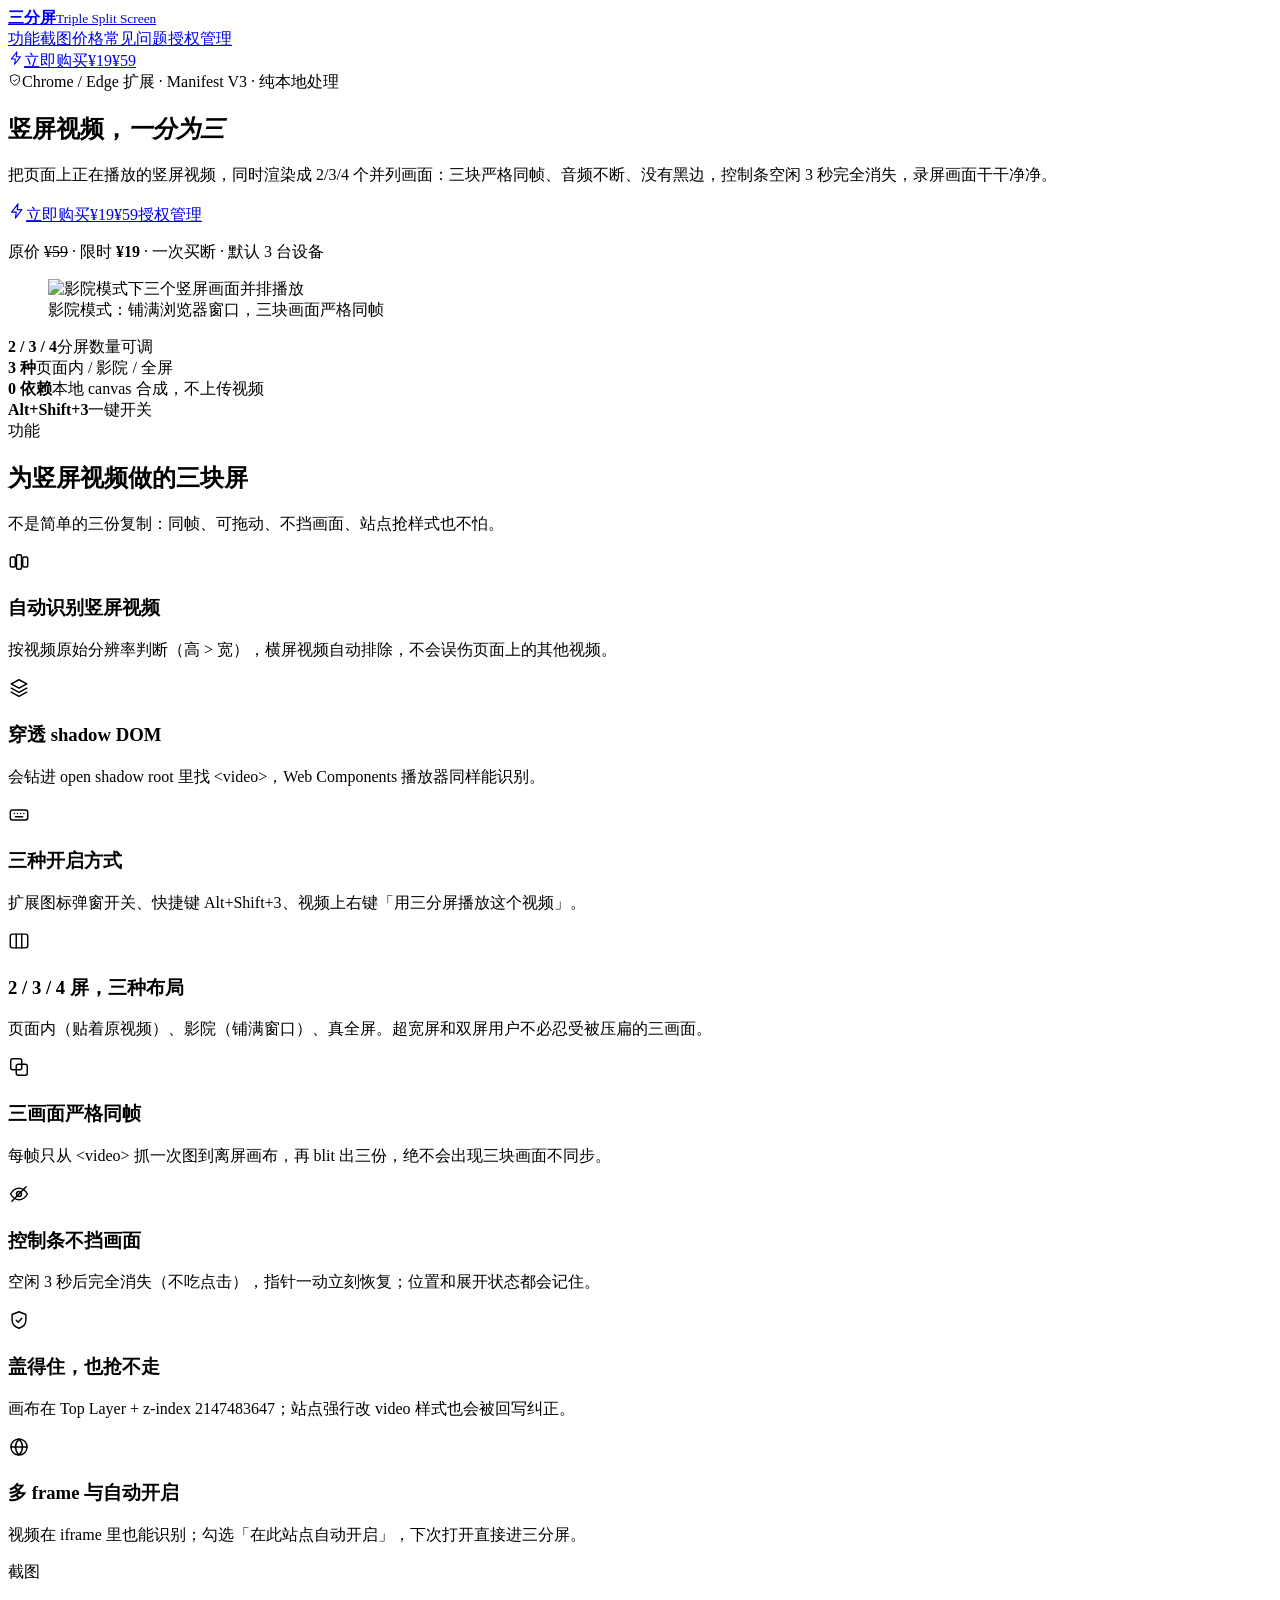
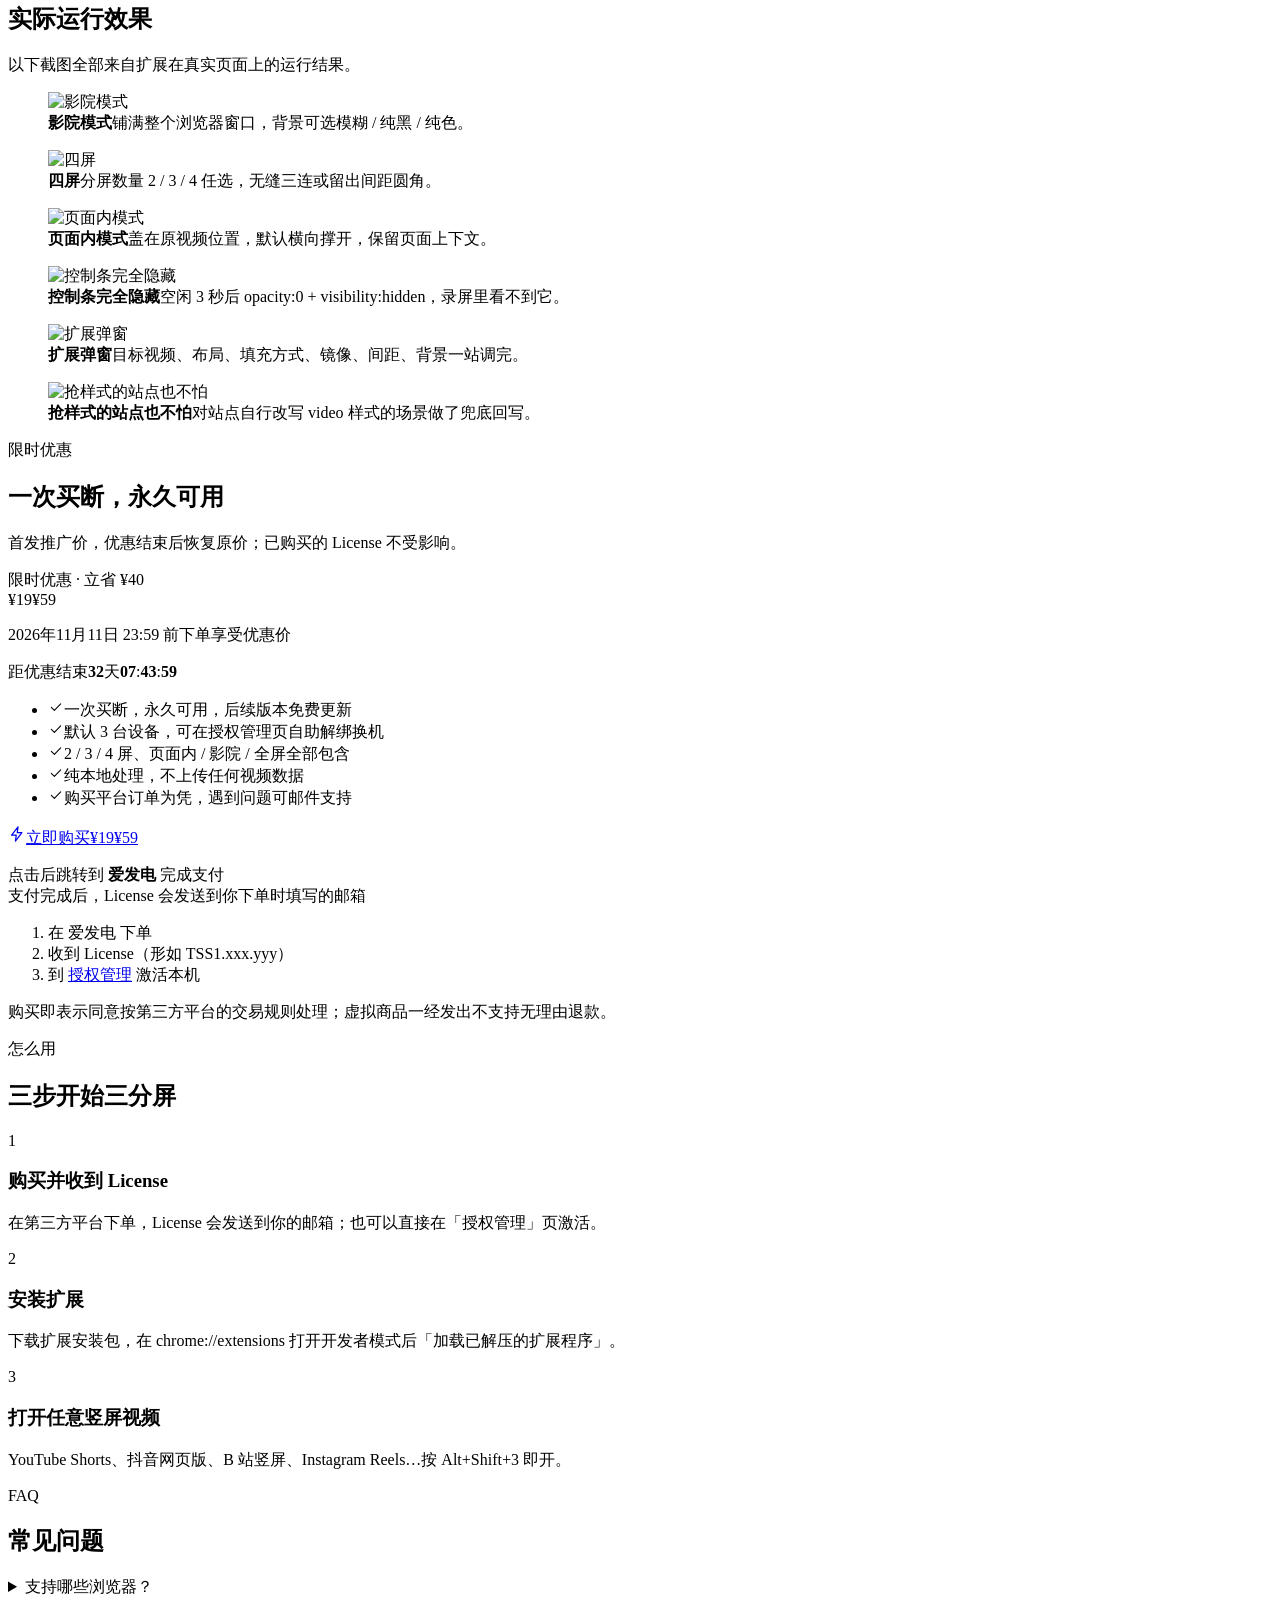
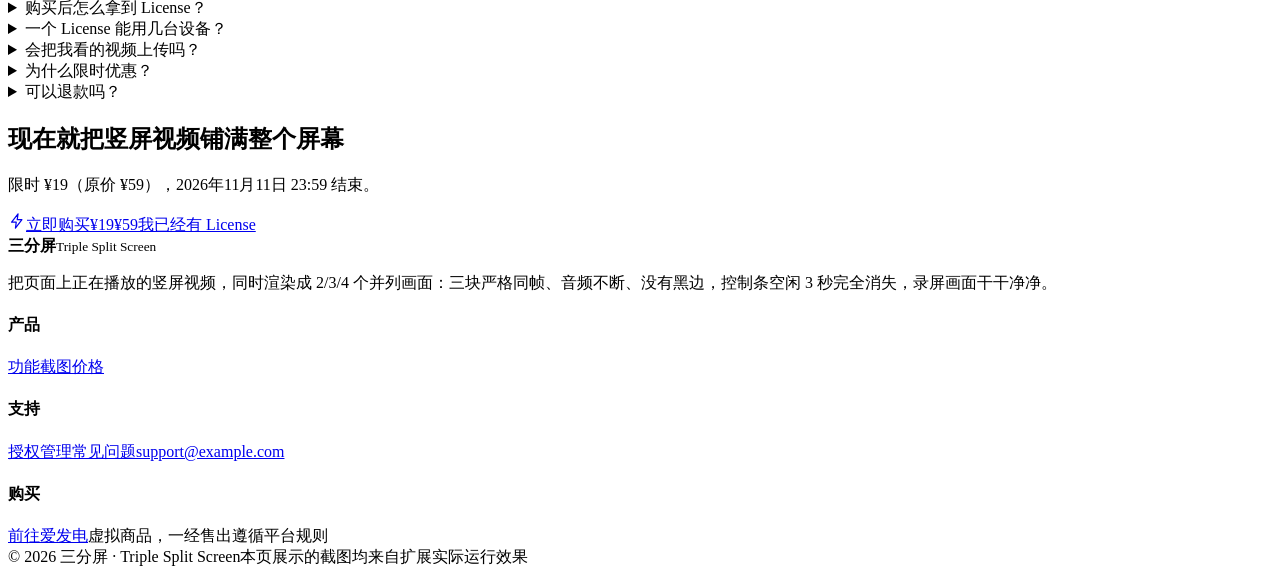
==== index.html @ 4a1ee4dd "site: publish 2026-10-10T08:35:24.023Z" ====
<!DOCTYPE html><html lang="zh-CN"><head><meta charset="utf-8"/><meta name="viewport" content="width=device-width, initial-scale=1"/><title>三分屏 · Triple Split Screen · 竖屏视频，一分为三 · 限时 ¥19</title><meta name="description" content="把页面上正在播放的竖屏视频，同时渲染成 2/3/4 个并列画面：三块严格同帧、音频不断、没有黑边，控制条空闲 3 秒完全消失，录屏画面干干净净。"/><meta name="theme-color" content="#0d0f14"/><link rel="icon" type="image/png" href="/triple-split-screen-site/icon/32.png"/><link rel="apple-touch-icon" href="/triple-split-screen-site/icon/128.png"/><meta property="og:type" content="website"/><meta property="og:site_name" content="三分屏 · Triple Split Screen"/><meta property="og:title" content="三分屏 · Triple Split Screen · 竖屏视频，一分为三 · 限时 ¥19"/><meta property="og:description" content="把页面上正在播放的竖屏视频，同时渲染成 2/3/4 个并列画面：三块严格同帧、音频不断、没有黑边，控制条空闲 3 秒完全消失，录屏画面干干净净。"/><meta property="og:image" content="https://hojas.github.io/triple-split-screen-site//triple-split-screen-site/img/preview-theater.png"/><meta property="og:url" content="https://hojas.github.io/triple-split-screen-site/"/><meta name="twitter:card" content="summary_large_image"/><link href="/triple-split-screen-site/static/style-Cm_WI_zo.css" rel="stylesheet"/><script type="module" src="/triple-split-screen-site/static/client-BclkRLmO.js"></script></head><body><div class="page"><header class="site-header"><div class="wrap header-inner"><a class="brand" href="/triple-split-screen-site/"><span class="logo" style="--logo-scale:1.1818181818181819" aria-hidden="true"><i></i><i></i><i></i></span><span class="brand-text"><b>三分屏</b><small>Triple Split Screen</small></span></a><nav class="nav"><a href="/triple-split-screen-site/#features" class="nav-link">功能</a><a href="/triple-split-screen-site/#shots" class="nav-link">截图</a><a href="/triple-split-screen-site/#pricing" class="nav-link">价格</a><a href="/triple-split-screen-site/#faq" class="nav-link">常见问题</a><a href="/triple-split-screen-site/license" class="nav-link">授权管理</a></nav><a class="btn btn-buy btn-sm" href="https://afdian.com/a/triple-split-screen" target="_blank" rel="noopener noreferrer nofollow" data-platform="爱发电" title="前往爱发电购买"><svg width="16" height="16" viewBox="0 0 24 24" fill="none" stroke="currentColor" stroke-width="1.6" stroke-linecap="round" stroke-linejoin="round" aria-hidden="true" focusable="false"><path d="M13.4 2.6L4.8 13.6H11l-1.1 7.8 8.7-11.2H12.3z"></path></svg><span>立即购买</span><span class="btn-price">¥19</span><span class="btn-origin">¥59</span></a></div></header><main><section class="hero"><div class="hero-glow" aria-hidden="true"></div><div class="wrap hero-inner"><div class="hero-copy"><span class="badge"><svg width="14" height="14" viewBox="0 0 24 24" fill="none" stroke="currentColor" stroke-width="1.6" stroke-linecap="round" stroke-linejoin="round" aria-hidden="true" focusable="false"><path d="M12 3l7.5 3v6c0 4.2-3.1 7.6-7.5 9-4.4-1.4-7.5-4.8-7.5-9V6z"></path><path d="M9 12.3l2.1 2.1 4-4.2"></path></svg>Chrome / Edge 扩展 · Manifest V3 · 纯本地处理</span><h1>竖屏视频，<em>一分为三</em></h1><p class="lede">把页面上正在播放的竖屏视频，同时渲染成 2/3/4 个并列画面：三块严格同帧、音频不断、没有黑边，控制条空闲 3 秒完全消失，录屏画面干干净净。</p><div class="cta-row"><a class="btn btn-buy" href="https://afdian.com/a/triple-split-screen" target="_blank" rel="noopener noreferrer nofollow" data-platform="爱发电" title="前往爱发电购买"><svg width="18" height="18" viewBox="0 0 24 24" fill="none" stroke="currentColor" stroke-width="1.6" stroke-linecap="round" stroke-linejoin="round" aria-hidden="true" focusable="false"><path d="M13.4 2.6L4.8 13.6H11l-1.1 7.8 8.7-11.2H12.3z"></path></svg><span>立即购买</span><span class="btn-price">¥19</span><span class="btn-origin">¥59</span></a><a class="btn btn-ghost" href="/triple-split-screen-site/license">授权管理</a></div><p class="trust">原价 <s>¥59</s> · 限时 <b>¥19</b> · 一次买断 · 默认 3 台设备</p></div><figure class="hero-shot"><img src="/triple-split-screen-site/img/preview-theater.png" alt="影院模式下三个竖屏画面并排播放" width="1280" height="800"/><figcaption>影院模式：铺满浏览器窗口，三块画面严格同帧</figcaption></figure></div></section><section class="strip"><div class="wrap strip-inner"><div><b>2 / 3 / 4</b><span>分屏数量可调</span></div><div><b>3 种</b><span>页面内 / 影院 / 全屏</span></div><div><b>0 依赖</b><span>本地 canvas 合成，不上传视频</span></div><div><b>Alt+Shift+3</b><span>一键开关</span></div></div></section><section class="section" id="features"><div class="wrap"><div class="section-head"><span class="eyebrow">功能</span><h2>为竖屏视频做的三块屏</h2><p class="section-desc">不是简单的三份复制：同帧、可拖动、不挡画面、站点抢样式也不怕。</p></div><div class="feature-grid"><article class="card feature"><span class="feature-icon"><svg width="22" height="22" viewBox="0 0 24 24" fill="none" stroke="currentColor" stroke-width="1.6" stroke-linecap="round" stroke-linejoin="round" aria-hidden="true" focusable="false"><rect x="2.5" y="6.5" width="5.5" height="11" rx="1.6"></rect><rect x="9.25" y="4" width="5.5" height="16" rx="1.6"></rect><rect x="16" y="6.5" width="5.5" height="11" rx="1.6"></rect></svg></span><h3>自动识别竖屏视频</h3><p>按视频原始分辨率判断（高 &gt; 宽），横屏视频自动排除，不会误伤页面上的其他视频。</p></article><article class="card feature"><span class="feature-icon"><svg width="22" height="22" viewBox="0 0 24 24" fill="none" stroke="currentColor" stroke-width="1.6" stroke-linecap="round" stroke-linejoin="round" aria-hidden="true" focusable="false"><path d="M12 3l8.5 4.6L12 12.2 3.5 7.6z"></path><path d="M3.5 12.2l8.5 4.6 8.5-4.6"></path><path d="M3.5 16.6l8.5 4.6 8.5-4.6"></path></svg></span><h3>穿透 shadow DOM</h3><p>会钻进 open shadow root 里找 &lt;video&gt;，Web Components 播放器同样能识别。</p></article><article class="card feature"><span class="feature-icon"><svg width="22" height="22" viewBox="0 0 24 24" fill="none" stroke="currentColor" stroke-width="1.6" stroke-linecap="round" stroke-linejoin="round" aria-hidden="true" focusable="false"><rect x="2.5" y="6.5" width="19" height="11" rx="2.4"></rect><path d="M6.8 10.4h.01M10.3 10.4h.01M13.8 10.4h.01M17.3 10.4h.01M8 14h8"></path></svg></span><h3>三种开启方式</h3><p>扩展图标弹窗开关、快捷键 Alt+Shift+3、视频上右键「用三分屏播放这个视频」。</p></article><article class="card feature"><span class="feature-icon"><svg width="22" height="22" viewBox="0 0 24 24" fill="none" stroke="currentColor" stroke-width="1.6" stroke-linecap="round" stroke-linejoin="round" aria-hidden="true" focusable="false"><rect x="2.5" y="4.5" width="19" height="15" rx="2.2"></rect><path d="M9 4.5v15M15 4.5v15"></path></svg></span><h3>2 / 3 / 4 屏，三种布局</h3><p>页面内（贴着原视频）、影院（铺满窗口）、真全屏。超宽屏和双屏用户不必忍受被压扁的三画面。</p></article><article class="card feature"><span class="feature-icon"><svg width="22" height="22" viewBox="0 0 24 24" fill="none" stroke="currentColor" stroke-width="1.6" stroke-linecap="round" stroke-linejoin="round" aria-hidden="true" focusable="false"><rect x="3" y="3" width="12" height="12" rx="2.2"></rect><rect x="9" y="9" width="12" height="12" rx="2.2"></rect></svg></span><h3>三画面严格同帧</h3><p>每帧只从 &lt;video&gt; 抓一次图到离屏画布，再 blit 出三份，绝不会出现三块画面不同步。</p></article><article class="card feature"><span class="feature-icon"><svg width="22" height="22" viewBox="0 0 24 24" fill="none" stroke="currentColor" stroke-width="1.6" stroke-linecap="round" stroke-linejoin="round" aria-hidden="true" focusable="false"><path d="M2.8 12S6.4 5.8 12 5.8 21.2 12 21.2 12 17.6 18.2 12 18.2 2.8 12 2.8 12z"></path><circle cx="12" cy="12" r="2.7"></circle><path d="M4.2 19.8L19.8 4.2"></path></svg></span><h3>控制条不挡画面</h3><p>空闲 3 秒后完全消失（不吃点击），指针一动立刻恢复；位置和展开状态都会记住。</p></article><article class="card feature"><span class="feature-icon"><svg width="22" height="22" viewBox="0 0 24 24" fill="none" stroke="currentColor" stroke-width="1.6" stroke-linecap="round" stroke-linejoin="round" aria-hidden="true" focusable="false"><path d="M12 3l7.5 3v6c0 4.2-3.1 7.6-7.5 9-4.4-1.4-7.5-4.8-7.5-9V6z"></path><path d="M9 12.3l2.1 2.1 4-4.2"></path></svg></span><h3>盖得住，也抢不走</h3><p>画布在 Top Layer + z-index 2147483647；站点强行改 video 样式也会被回写纠正。</p></article><article class="card feature"><span class="feature-icon"><svg width="22" height="22" viewBox="0 0 24 24" fill="none" stroke="currentColor" stroke-width="1.6" stroke-linecap="round" stroke-linejoin="round" aria-hidden="true" focusable="false"><circle cx="12" cy="12" r="8.8"></circle><path d="M3.2 12h17.6"></path><path d="M12 3.2c2.5 2.6 3.8 5.6 3.8 8.8s-1.3 6.2-3.8 8.8c-2.5-2.6-3.8-5.6-3.8-8.8S9.5 5.8 12 3.2z"></path></svg></span><h3>多 frame 与自动开启</h3><p>视频在 iframe 里也能识别；勾选「在此站点自动开启」，下次打开直接进三分屏。</p></article></div></div></section><section class="section section-alt" id="shots"><div class="wrap"><div class="section-head"><span class="eyebrow">截图</span><h2>实际运行效果</h2><p class="section-desc">以下截图全部来自扩展在真实页面上的运行结果。</p></div><figure class="shot shot-feature"><img src="/triple-split-screen-site/img/preview-theater.png" alt="影院模式" decoding="async"/><figcaption><b>影院模式</b><span>铺满整个浏览器窗口，背景可选模糊 / 纯黑 / 纯色。</span></figcaption></figure><div class="shot-grid"><figure class="shot"><img src="/triple-split-screen-site/img/preview-4up.png" alt="四屏" loading="lazy" decoding="async"/><figcaption><b>四屏</b><span>分屏数量 2 / 3 / 4 任选，无缝三连或留出间距圆角。</span></figcaption></figure><figure class="shot"><img src="/triple-split-screen-site/img/preview-inline.png" alt="页面内模式" loading="lazy" decoding="async"/><figcaption><b>页面内模式</b><span>盖在原视频位置，默认横向撑开，保留页面上下文。</span></figcaption></figure><figure class="shot"><img src="/triple-split-screen-site/img/preview-panel-hidden.png" alt="控制条完全隐藏" loading="lazy" decoding="async"/><figcaption><b>控制条完全隐藏</b><span>空闲 3 秒后 opacity:0 + visibility:hidden，录屏里看不到它。</span></figcaption></figure><figure class="shot"><img src="/triple-split-screen-site/img/preview-popup.png" alt="扩展弹窗" loading="lazy" decoding="async"/><figcaption><b>扩展弹窗</b><span>目标视频、布局、填充方式、镜像、间距、背景一站调完。</span></figcaption></figure><figure class="shot"><img src="/triple-split-screen-site/img/preview-hostile.png" alt="抢样式的站点也不怕" loading="lazy" decoding="async"/><figcaption><b>抢样式的站点也不怕</b><span>对站点自行改写 video 样式的场景做了兜底回写。</span></figcaption></figure></div></div></section><section class="section" id="pricing"><div class="wrap"><div class="section-head"><span class="eyebrow">限时优惠</span><h2>一次买断，永久可用</h2><p class="section-desc">首发推广价，优惠结束后恢复原价；已购买的 License 不受影响。</p></div><div class="price-card"><div class="price-left"><div class="price-tag"><span class="badge badge-hot">限时优惠 · 立省 ¥40</span><div class="price-row"><span class="price-now">¥19</span><span class="price-was">¥59</span></div><p class="price-sub">2026年11月11日 23:59 前下单享受优惠价</p><honox-island component-name="/app/islands/countdown.tsx" data-serialized-props="{&quot;endsAt&quot;:1794412799000,&quot;initialLeft&quot;:2792639550}"><div class="countdown" data-countdown="true"><span class="countdown-label">距优惠结束</span><b class="countdown-num">32</b><span class="countdown-unit">天</span><b class="countdown-num">07</b><span class="countdown-unit">:</span><b class="countdown-num">43</b><span class="countdown-unit">:</span><b class="countdown-num">59</b></div></honox-island></div><ul class="price-list"><li><svg width="16" height="16" viewBox="0 0 24 24" fill="none" stroke="currentColor" stroke-width="1.6" stroke-linecap="round" stroke-linejoin="round" aria-hidden="true" focusable="false"><path d="M5 12.6l4.6 4.6L19 7.4"></path></svg><span>一次买断，永久可用，后续版本免费更新</span></li><li><svg width="16" height="16" viewBox="0 0 24 24" fill="none" stroke="currentColor" stroke-width="1.6" stroke-linecap="round" stroke-linejoin="round" aria-hidden="true" focusable="false"><path d="M5 12.6l4.6 4.6L19 7.4"></path></svg><span>默认 3 台设备，可在授权管理页自助解绑换机</span></li><li><svg width="16" height="16" viewBox="0 0 24 24" fill="none" stroke="currentColor" stroke-width="1.6" stroke-linecap="round" stroke-linejoin="round" aria-hidden="true" focusable="false"><path d="M5 12.6l4.6 4.6L19 7.4"></path></svg><span>2 / 3 / 4 屏、页面内 / 影院 / 全屏全部包含</span></li><li><svg width="16" height="16" viewBox="0 0 24 24" fill="none" stroke="currentColor" stroke-width="1.6" stroke-linecap="round" stroke-linejoin="round" aria-hidden="true" focusable="false"><path d="M5 12.6l4.6 4.6L19 7.4"></path></svg><span>纯本地处理，不上传任何视频数据</span></li><li><svg width="16" height="16" viewBox="0 0 24 24" fill="none" stroke="currentColor" stroke-width="1.6" stroke-linecap="round" stroke-linejoin="round" aria-hidden="true" focusable="false"><path d="M5 12.6l4.6 4.6L19 7.4"></path></svg><span>购买平台订单为凭，遇到问题可邮件支持</span></li></ul></div><div class="price-right"><a class="btn btn-buy btn-block" href="https://afdian.com/a/triple-split-screen" target="_blank" rel="noopener noreferrer nofollow" data-platform="爱发电" title="前往爱发电购买"><svg width="18" height="18" viewBox="0 0 24 24" fill="none" stroke="currentColor" stroke-width="1.6" stroke-linecap="round" stroke-linejoin="round" aria-hidden="true" focusable="false"><path d="M13.4 2.6L4.8 13.6H11l-1.1 7.8 8.7-11.2H12.3z"></path></svg><span>立即购买</span><span class="btn-price">¥19</span><span class="btn-origin">¥59</span></a><p class="price-note">点击后跳转到 <b>爱发电</b> 完成支付<br/>支付完成后，License 会发送到你下单时填写的邮箱</p><ol class="buy-steps"><li>在 爱发电 下单</li><li>收到 License（形如 TSS1.xxx.yyy）</li><li>到 <a href="/triple-split-screen-site/license">授权管理</a> 激活本机</li></ol><p class="muted small">购买即表示同意按第三方平台的交易规则处理；虚拟商品一经发出不支持无理由退款。</p></div></div></div></section><section class="section section-alt"><div class="wrap"><div class="section-head"><span class="eyebrow">怎么用</span><h2>三步开始三分屏</h2></div><div class="step-grid"><div class="card step"><span class="step-no">1</span><h3>购买并收到 License</h3><p>在第三方平台下单，License 会发送到你的邮箱；也可以直接在「授权管理」页激活。</p></div><div class="card step"><span class="step-no">2</span><h3>安装扩展</h3><p>下载扩展安装包，在 chrome://extensions 打开开发者模式后「加载已解压的扩展程序」。</p></div><div class="card step"><span class="step-no">3</span><h3>打开任意竖屏视频</h3><p>YouTube Shorts、抖音网页版、B 站竖屏、Instagram Reels…按 Alt+Shift+3 即开。</p></div></div></div></section><section class="section" id="faq"><div class="wrap narrow"><div class="section-head"><span class="eyebrow">FAQ</span><h2>常见问题</h2></div><div class="faq"><details class="faq-item"><summary>支持哪些浏览器？</summary><p>Chrome / Edge 等 Chromium 内核浏览器（Manifest V3）。Firefox 版本在计划中。</p></details><details class="faq-item"><summary>购买后怎么拿到 License？</summary><p>下单后 License 会发送到你填写的邮箱。拿到后到「授权管理」页粘贴即可查看状态、激活本机或解绑设备。</p></details><details class="faq-item"><summary>一个 License 能用几台设备？</summary><p>默认 3 台。换电脑或重装系统时，先在授权管理页解绑旧设备，再在新设备上激活即可。</p></details><details class="faq-item"><summary>会把我看的视频上传吗？</summary><p>不会。分屏完全在本地浏览器里用 canvas 完成，扩展不联网；只有你主动点击授权校验时才会请求授权服务器。</p></details><details class="faq-item"><summary>为什么限时优惠？</summary><p>首发期推广价，优惠结束后恢复原价。已经购买的 License 不受影响。</p></details><details class="faq-item"><summary>可以退款吗？</summary><p>退款遵循第三方购买平台的规则；如遇无法解决的问题，也可以直接邮件联系我们。</p></details></div></div></section><section class="section final-cta"><div class="wrap narrow center"><h2>现在就把竖屏视频铺满整个屏幕</h2><p class="muted">限时 ¥19（原价 ¥59），2026年11月11日 23:59 结束。</p><div class="cta-row center"><a class="btn btn-buy" href="https://afdian.com/a/triple-split-screen" target="_blank" rel="noopener noreferrer nofollow" data-platform="爱发电" title="前往爱发电购买"><svg width="18" height="18" viewBox="0 0 24 24" fill="none" stroke="currentColor" stroke-width="1.6" stroke-linecap="round" stroke-linejoin="round" aria-hidden="true" focusable="false"><path d="M13.4 2.6L4.8 13.6H11l-1.1 7.8 8.7-11.2H12.3z"></path></svg><span>立即购买</span><span class="btn-price">¥19</span><span class="btn-origin">¥59</span></a><a class="btn btn-ghost" href="/triple-split-screen-site/license">我已经有 License</a></div></div></section></main><footer class="site-footer"><div class="wrap footer-inner"><div class="footer-brand"><div class="brand"><span class="logo" style="--logo-scale:1" aria-hidden="true"><i></i><i></i><i></i></span><span class="brand-text"><b>三分屏</b><small>Triple Split Screen</small></span></div><p class="muted">把页面上正在播放的竖屏视频，同时渲染成 2/3/4 个并列画面：三块严格同帧、音频不断、没有黑边，控制条空闲 3 秒完全消失，录屏画面干干净净。</p></div><div class="footer-cols"><div><h4>产品</h4><a href="/triple-split-screen-site/#features">功能</a><a href="/triple-split-screen-site/#shots">截图</a><a href="/triple-split-screen-site/#pricing">价格</a></div><div><h4>支持</h4><a href="/triple-split-screen-site/license">授权管理</a><a href="/triple-split-screen-site/#faq">常见问题</a><a href="mailto:support@example.com">support@example.com</a></div><div><h4>购买</h4><a href="https://afdian.com/a/triple-split-screen" target="_blank" rel="noopener noreferrer nofollow">前往爱发电</a><span class="muted">虚拟商品，一经售出遵循平台规则</span></div></div></div><div class="wrap footer-bottom"><span>© 2026 三分屏 · Triple Split Screen</span><span class="muted">本页展示的截图均来自扩展实际运行效果</span></div></footer></div></body></html>
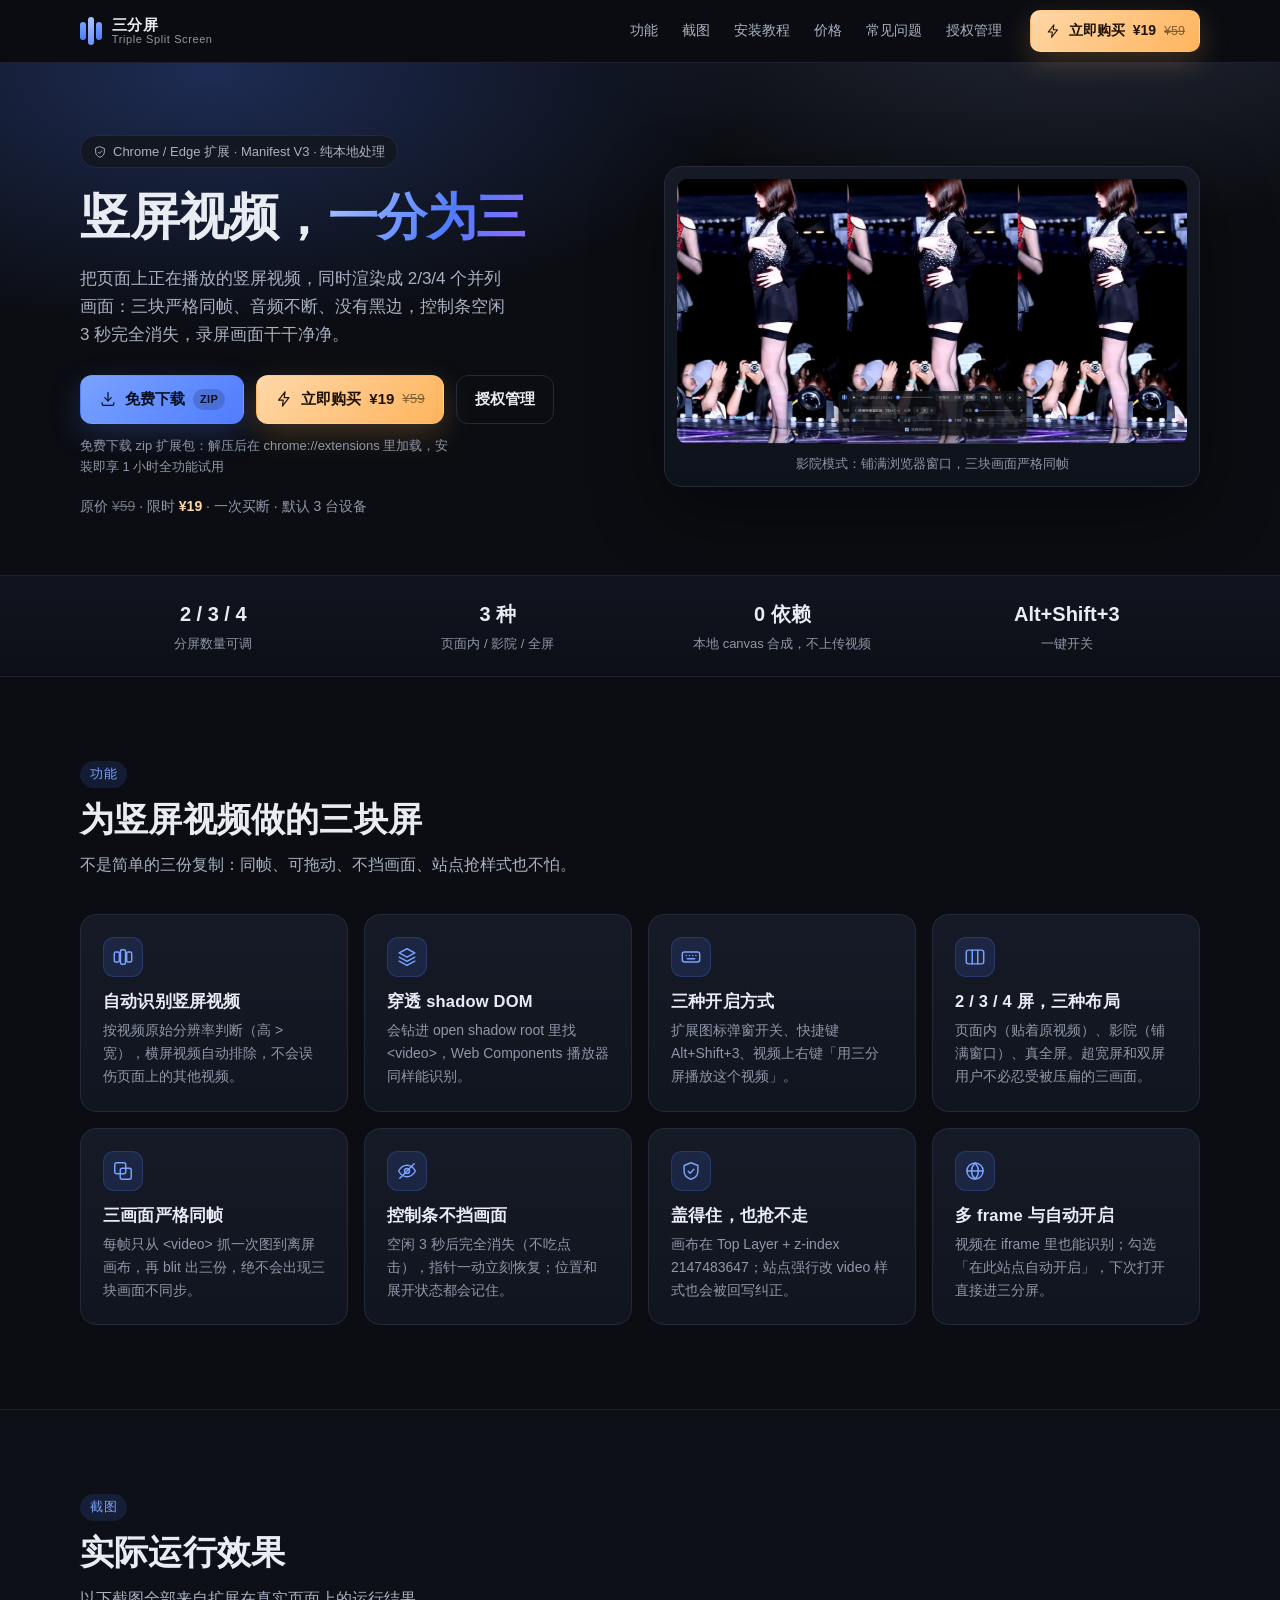
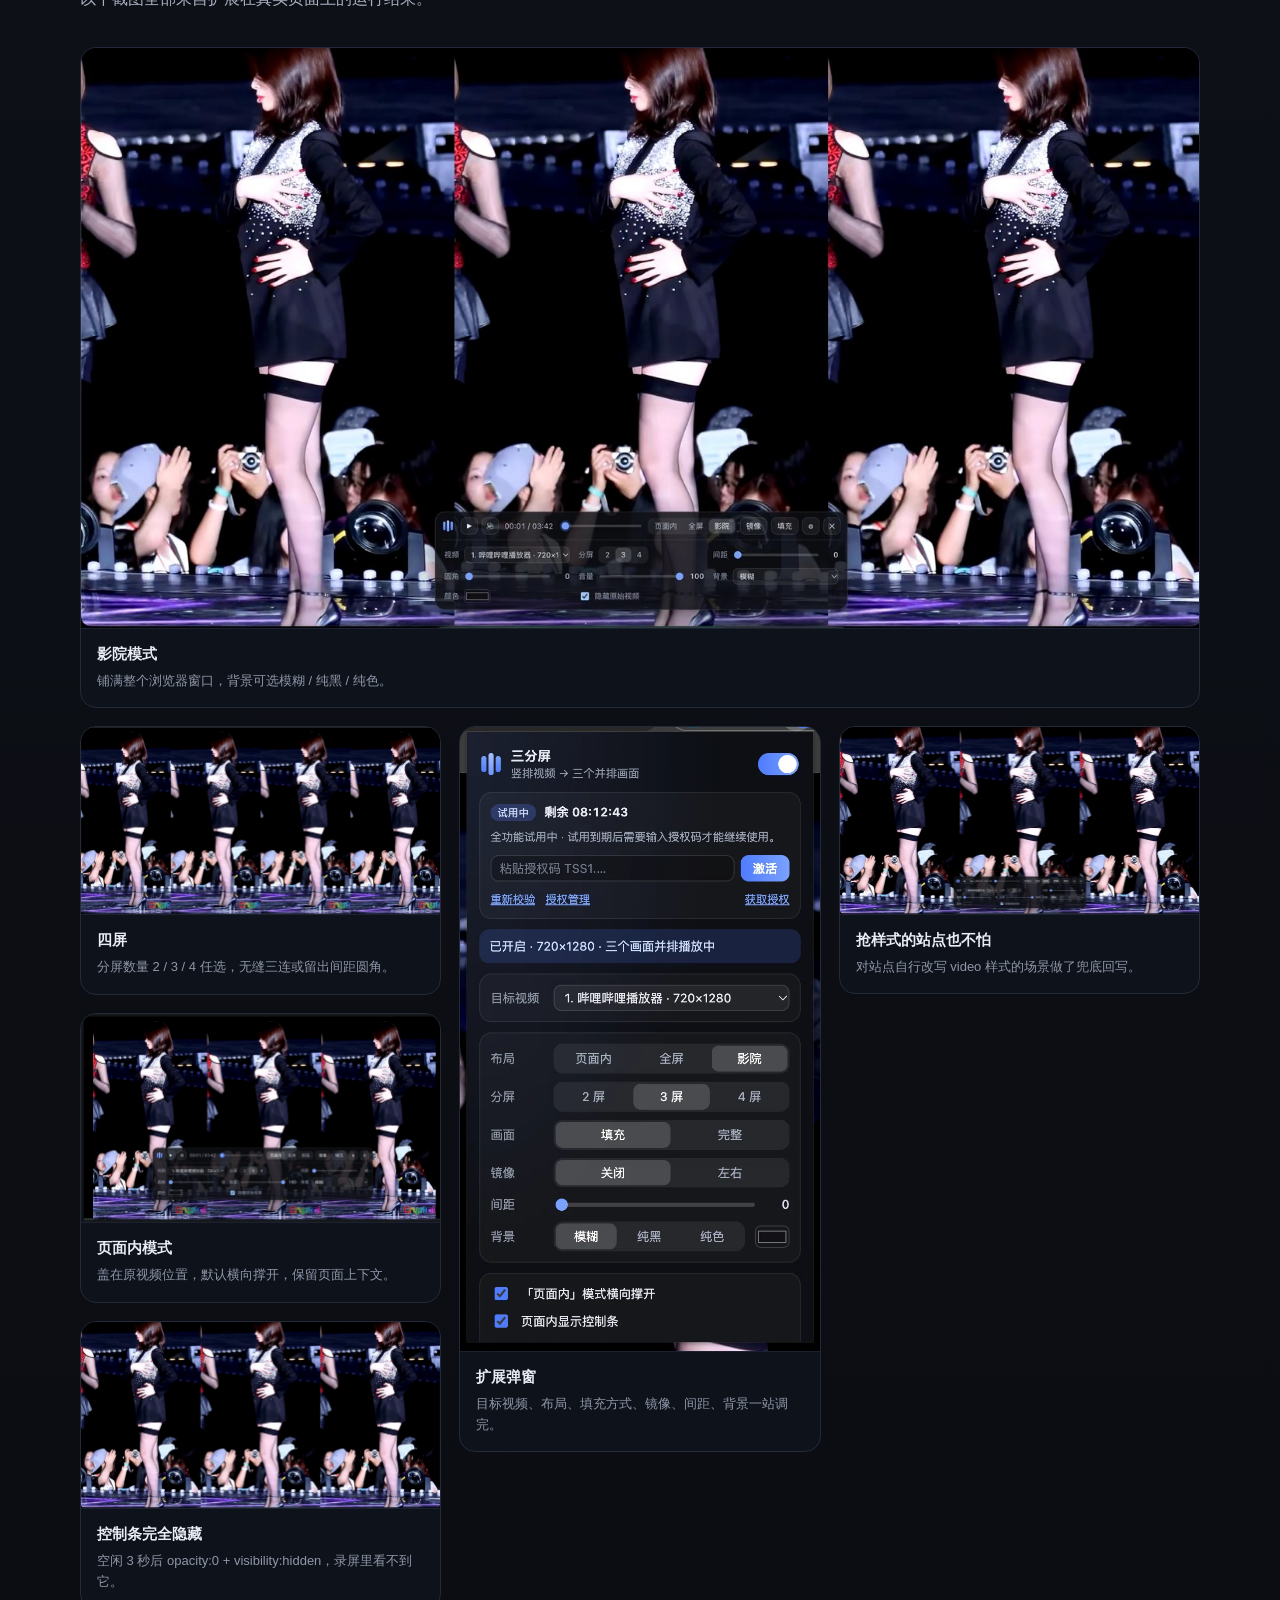
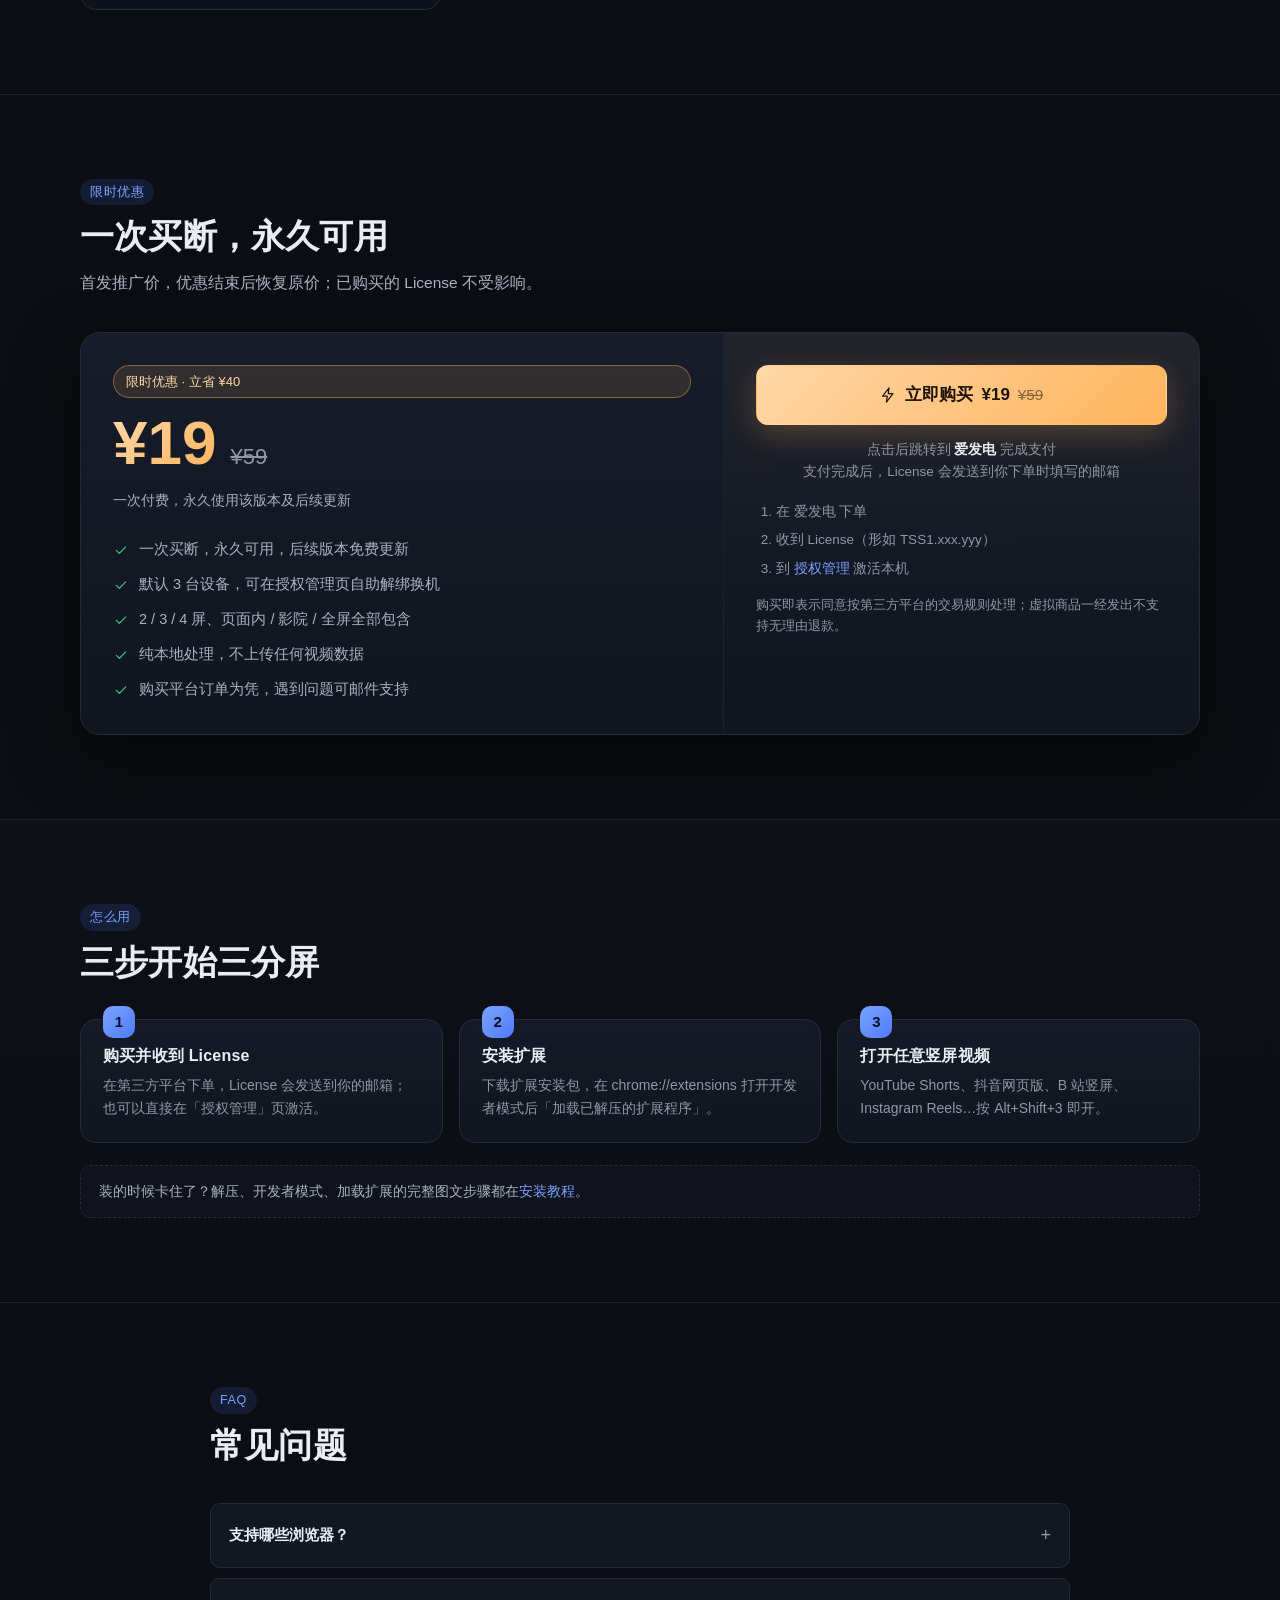
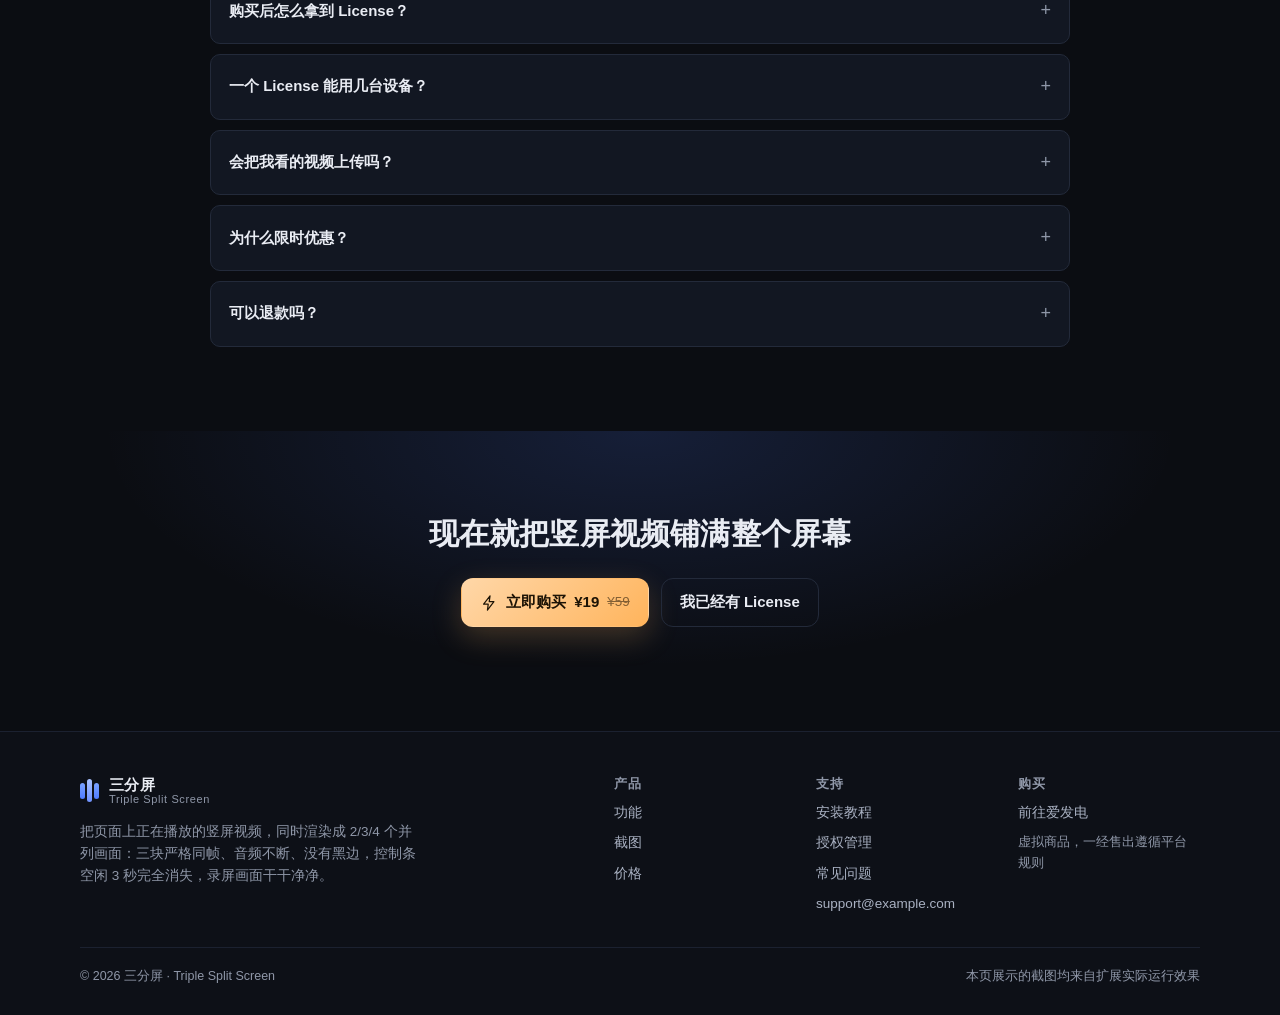
==== commit 932da94a: "site: publish 2026-10-11T14:08:07.045Z" ====
--- a/index.html
+++ b/index.html
@@ -1 +1 @@
-<!DOCTYPE html><html lang="zh-CN"><head><meta charset="utf-8"/><meta name="viewport" content="width=device-width, initial-scale=1"/><title>三分屏 · Triple Split Screen · 竖屏视频，一分为三 · 限时 ¥19</title><meta name="description" content="把页面上正在播放的竖屏视频，同时渲染成 2/3/4 个并列画面：三块严格同帧、音频不断、没有黑边，控制条空闲 3 秒完全消失，录屏画面干干净净。"/><meta name="theme-color" content="#0d0f14"/><link rel="icon" type="image/png" href="/triple-split-screen-site/icon/32.png"/><link rel="apple-touch-icon" href="/triple-split-screen-site/icon/128.png"/><meta property="og:type" content="website"/><meta property="og:site_name" content="三分屏 · Triple Split Screen"/><meta property="og:title" content="三分屏 · Triple Split Screen · 竖屏视频，一分为三 · 限时 ¥19"/><meta property="og:description" content="把页面上正在播放的竖屏视频，同时渲染成 2/3/4 个并列画面：三块严格同帧、音频不断、没有黑边，控制条空闲 3 秒完全消失，录屏画面干干净净。"/><meta property="og:image" content="https://hojas.github.io/triple-split-screen-site//triple-split-screen-site/img/preview-theater.png"/><meta property="og:url" content="https://hojas.github.io/triple-split-screen-site/"/><meta name="twitter:card" content="summary_large_image"/><link href="/triple-split-screen-site/static/style-Cm_WI_zo.css" rel="stylesheet"/><script type="module" src="/triple-split-screen-site/static/client-BclkRLmO.js"></script></head><body><div class="page"><header class="site-header"><div class="wrap header-inner"><a class="brand" href="/triple-split-screen-site/"><span class="logo" style="--logo-scale:1.1818181818181819" aria-hidden="true"><i></i><i></i><i></i></span><span class="brand-text"><b>三分屏</b><small>Triple Split Screen</small></span></a><nav class="nav"><a href="/triple-split-screen-site/#features" class="nav-link">功能</a><a href="/triple-split-screen-site/#shots" class="nav-link">截图</a><a href="/triple-split-screen-site/#pricing" class="nav-link">价格</a><a href="/triple-split-screen-site/#faq" class="nav-link">常见问题</a><a href="/triple-split-screen-site/license" class="nav-link">授权管理</a></nav><a class="btn btn-buy btn-sm" href="https://afdian.com/a/triple-split-screen" target="_blank" rel="noopener noreferrer nofollow" data-platform="爱发电" title="前往爱发电购买"><svg width="16" height="16" viewBox="0 0 24 24" fill="none" stroke="currentColor" stroke-width="1.6" stroke-linecap="round" stroke-linejoin="round" aria-hidden="true" focusable="false"><path d="M13.4 2.6L4.8 13.6H11l-1.1 7.8 8.7-11.2H12.3z"></path></svg><span>立即购买</span><span class="btn-price">¥19</span><span class="btn-origin">¥59</span></a></div></header><main><section class="hero"><div class="hero-glow" aria-hidden="true"></div><div class="wrap hero-inner"><div class="hero-copy"><span class="badge"><svg width="14" height="14" viewBox="0 0 24 24" fill="none" stroke="currentColor" stroke-width="1.6" stroke-linecap="round" stroke-linejoin="round" aria-hidden="true" focusable="false"><path d="M12 3l7.5 3v6c0 4.2-3.1 7.6-7.5 9-4.4-1.4-7.5-4.8-7.5-9V6z"></path><path d="M9 12.3l2.1 2.1 4-4.2"></path></svg>Chrome / Edge 扩展 · Manifest V3 · 纯本地处理</span><h1>竖屏视频，<em>一分为三</em></h1><p class="lede">把页面上正在播放的竖屏视频，同时渲染成 2/3/4 个并列画面：三块严格同帧、音频不断、没有黑边，控制条空闲 3 秒完全消失，录屏画面干干净净。</p><div class="cta-row"><a class="btn btn-buy" href="https://afdian.com/a/triple-split-screen" target="_blank" rel="noopener noreferrer nofollow" data-platform="爱发电" title="前往爱发电购买"><svg width="18" height="18" viewBox="0 0 24 24" fill="none" stroke="currentColor" stroke-width="1.6" stroke-linecap="round" stroke-linejoin="round" aria-hidden="true" focusable="false"><path d="M13.4 2.6L4.8 13.6H11l-1.1 7.8 8.7-11.2H12.3z"></path></svg><span>立即购买</span><span class="btn-price">¥19</span><span class="btn-origin">¥59</span></a><a class="btn btn-ghost" href="/triple-split-screen-site/license">授权管理</a></div><p class="trust">原价 <s>¥59</s> · 限时 <b>¥19</b> · 一次买断 · 默认 3 台设备</p></div><figure class="hero-shot"><img src="/triple-split-screen-site/img/preview-theater.png" alt="影院模式下三个竖屏画面并排播放" width="1280" height="800"/><figcaption>影院模式：铺满浏览器窗口，三块画面严格同帧</figcaption></figure></div></section><section class="strip"><div class="wrap strip-inner"><div><b>2 / 3 / 4</b><span>分屏数量可调</span></div><div><b>3 种</b><span>页面内 / 影院 / 全屏</span></div><div><b>0 依赖</b><span>本地 canvas 合成，不上传视频</span></div><div><b>Alt+Shift+3</b><span>一键开关</span></div></div></section><section class="section" id="features"><div class="wrap"><div class="section-head"><span class="eyebrow">功能</span><h2>为竖屏视频做的三块屏</h2><p class="section-desc">不是简单的三份复制：同帧、可拖动、不挡画面、站点抢样式也不怕。</p></div><div class="feature-grid"><article class="card feature"><span class="feature-icon"><svg width="22" height="22" viewBox="0 0 24 24" fill="none" stroke="currentColor" stroke-width="1.6" stroke-linecap="round" stroke-linejoin="round" aria-hidden="true" focusable="false"><rect x="2.5" y="6.5" width="5.5" height="11" rx="1.6"></rect><rect x="9.25" y="4" width="5.5" height="16" rx="1.6"></rect><rect x="16" y="6.5" width="5.5" height="11" rx="1.6"></rect></svg></span><h3>自动识别竖屏视频</h3><p>按视频原始分辨率判断（高 &gt; 宽），横屏视频自动排除，不会误伤页面上的其他视频。</p></article><article class="card feature"><span class="feature-icon"><svg width="22" height="22" viewBox="0 0 24 24" fill="none" stroke="currentColor" stroke-width="1.6" stroke-linecap="round" stroke-linejoin="round" aria-hidden="true" focusable="false"><path d="M12 3l8.5 4.6L12 12.2 3.5 7.6z"></path><path d="M3.5 12.2l8.5 4.6 8.5-4.6"></path><path d="M3.5 16.6l8.5 4.6 8.5-4.6"></path></svg></span><h3>穿透 shadow DOM</h3><p>会钻进 open shadow root 里找 &lt;video&gt;，Web Components 播放器同样能识别。</p></article><article class="card feature"><span class="feature-icon"><svg width="22" height="22" viewBox="0 0 24 24" fill="none" stroke="currentColor" stroke-width="1.6" stroke-linecap="round" stroke-linejoin="round" aria-hidden="true" focusable="false"><rect x="2.5" y="6.5" width="19" height="11" rx="2.4"></rect><path d="M6.8 10.4h.01M10.3 10.4h.01M13.8 10.4h.01M17.3 10.4h.01M8 14h8"></path></svg></span><h3>三种开启方式</h3><p>扩展图标弹窗开关、快捷键 Alt+Shift+3、视频上右键「用三分屏播放这个视频」。</p></article><article class="card feature"><span class="feature-icon"><svg width="22" height="22" viewBox="0 0 24 24" fill="none" stroke="currentColor" stroke-width="1.6" stroke-linecap="round" stroke-linejoin="round" aria-hidden="true" focusable="false"><rect x="2.5" y="4.5" width="19" height="15" rx="2.2"></rect><path d="M9 4.5v15M15 4.5v15"></path></svg></span><h3>2 / 3 / 4 屏，三种布局</h3><p>页面内（贴着原视频）、影院（铺满窗口）、真全屏。超宽屏和双屏用户不必忍受被压扁的三画面。</p></article><article class="card feature"><span class="feature-icon"><svg width="22" height="22" viewBox="0 0 24 24" fill="none" stroke="currentColor" stroke-width="1.6" stroke-linecap="round" stroke-linejoin="round" aria-hidden="true" focusable="false"><rect x="3" y="3" width="12" height="12" rx="2.2"></rect><rect x="9" y="9" width="12" height="12" rx="2.2"></rect></svg></span><h3>三画面严格同帧</h3><p>每帧只从 &lt;video&gt; 抓一次图到离屏画布，再 blit 出三份，绝不会出现三块画面不同步。</p></article><article class="card feature"><span class="feature-icon"><svg width="22" height="22" viewBox="0 0 24 24" fill="none" stroke="currentColor" stroke-width="1.6" stroke-linecap="round" stroke-linejoin="round" aria-hidden="true" focusable="false"><path d="M2.8 12S6.4 5.8 12 5.8 21.2 12 21.2 12 17.6 18.2 12 18.2 2.8 12 2.8 12z"></path><circle cx="12" cy="12" r="2.7"></circle><path d="M4.2 19.8L19.8 4.2"></path></svg></span><h3>控制条不挡画面</h3><p>空闲 3 秒后完全消失（不吃点击），指针一动立刻恢复；位置和展开状态都会记住。</p></article><article class="card feature"><span class="feature-icon"><svg width="22" height="22" viewBox="0 0 24 24" fill="none" stroke="currentColor" stroke-width="1.6" stroke-linecap="round" stroke-linejoin="round" aria-hidden="true" focusable="false"><path d="M12 3l7.5 3v6c0 4.2-3.1 7.6-7.5 9-4.4-1.4-7.5-4.8-7.5-9V6z"></path><path d="M9 12.3l2.1 2.1 4-4.2"></path></svg></span><h3>盖得住，也抢不走</h3><p>画布在 Top Layer + z-index 2147483647；站点强行改 video 样式也会被回写纠正。</p></article><article class="card feature"><span class="feature-icon"><svg width="22" height="22" viewBox="0 0 24 24" fill="none" stroke="currentColor" stroke-width="1.6" stroke-linecap="round" stroke-linejoin="round" aria-hidden="true" focusable="false"><circle cx="12" cy="12" r="8.8"></circle><path d="M3.2 12h17.6"></path><path d="M12 3.2c2.5 2.6 3.8 5.6 3.8 8.8s-1.3 6.2-3.8 8.8c-2.5-2.6-3.8-5.6-3.8-8.8S9.5 5.8 12 3.2z"></path></svg></span><h3>多 frame 与自动开启</h3><p>视频在 iframe 里也能识别；勾选「在此站点自动开启」，下次打开直接进三分屏。</p></article></div></div></section><section class="section section-alt" id="shots"><div class="wrap"><div class="section-head"><span class="eyebrow">截图</span><h2>实际运行效果</h2><p class="section-desc">以下截图全部来自扩展在真实页面上的运行结果。</p></div><figure class="shot shot-feature"><img src="/triple-split-screen-site/img/preview-theater.png" alt="影院模式" decoding="async"/><figcaption><b>影院模式</b><span>铺满整个浏览器窗口，背景可选模糊 / 纯黑 / 纯色。</span></figcaption></figure><div class="shot-grid"><figure class="shot"><img src="/triple-split-screen-site/img/preview-4up.png" alt="四屏" loading="lazy" decoding="async"/><figcaption><b>四屏</b><span>分屏数量 2 / 3 / 4 任选，无缝三连或留出间距圆角。</span></figcaption></figure><figure class="shot"><img src="/triple-split-screen-site/img/preview-inline.png" alt="页面内模式" loading="lazy" decoding="async"/><figcaption><b>页面内模式</b><span>盖在原视频位置，默认横向撑开，保留页面上下文。</span></figcaption></figure><figure class="shot"><img src="/triple-split-screen-site/img/preview-panel-hidden.png" alt="控制条完全隐藏" loading="lazy" decoding="async"/><figcaption><b>控制条完全隐藏</b><span>空闲 3 秒后 opacity:0 + visibility:hidden，录屏里看不到它。</span></figcaption></figure><figure class="shot"><img src="/triple-split-screen-site/img/preview-popup.png" alt="扩展弹窗" loading="lazy" decoding="async"/><figcaption><b>扩展弹窗</b><span>目标视频、布局、填充方式、镜像、间距、背景一站调完。</span></figcaption></figure><figure class="shot"><img src="/triple-split-screen-site/img/preview-hostile.png" alt="抢样式的站点也不怕" loading="lazy" decoding="async"/><figcaption><b>抢样式的站点也不怕</b><span>对站点自行改写 video 样式的场景做了兜底回写。</span></figcaption></figure></div></div></section><section class="section" id="pricing"><div class="wrap"><div class="section-head"><span class="eyebrow">限时优惠</span><h2>一次买断，永久可用</h2><p class="section-desc">首发推广价，优惠结束后恢复原价；已购买的 License 不受影响。</p></div><div class="price-card"><div class="price-left"><div class="price-tag"><span class="badge badge-hot">限时优惠 · 立省 ¥40</span><div class="price-row"><span class="price-now">¥19</span><span class="price-was">¥59</span></div><p class="price-sub">2026年11月11日 23:59 前下单享受优惠价</p><honox-island component-name="/app/islands/countdown.tsx" data-serialized-props="{&quot;endsAt&quot;:1794412799000,&quot;initialLeft&quot;:2792639550}"><div class="countdown" data-countdown="true"><span class="countdown-label">距优惠结束</span><b class="countdown-num">32</b><span class="countdown-unit">天</span><b class="countdown-num">07</b><span class="countdown-unit">:</span><b class="countdown-num">43</b><span class="countdown-unit">:</span><b class="countdown-num">59</b></div></honox-island></div><ul class="price-list"><li><svg width="16" height="16" viewBox="0 0 24 24" fill="none" stroke="currentColor" stroke-width="1.6" stroke-linecap="round" stroke-linejoin="round" aria-hidden="true" focusable="false"><path d="M5 12.6l4.6 4.6L19 7.4"></path></svg><span>一次买断，永久可用，后续版本免费更新</span></li><li><svg width="16" height="16" viewBox="0 0 24 24" fill="none" stroke="currentColor" stroke-width="1.6" stroke-linecap="round" stroke-linejoin="round" aria-hidden="true" focusable="false"><path d="M5 12.6l4.6 4.6L19 7.4"></path></svg><span>默认 3 台设备，可在授权管理页自助解绑换机</span></li><li><svg width="16" height="16" viewBox="0 0 24 24" fill="none" stroke="currentColor" stroke-width="1.6" stroke-linecap="round" stroke-linejoin="round" aria-hidden="true" focusable="false"><path d="M5 12.6l4.6 4.6L19 7.4"></path></svg><span>2 / 3 / 4 屏、页面内 / 影院 / 全屏全部包含</span></li><li><svg width="16" height="16" viewBox="0 0 24 24" fill="none" stroke="currentColor" stroke-width="1.6" stroke-linecap="round" stroke-linejoin="round" aria-hidden="true" focusable="false"><path d="M5 12.6l4.6 4.6L19 7.4"></path></svg><span>纯本地处理，不上传任何视频数据</span></li><li><svg width="16" height="16" viewBox="0 0 24 24" fill="none" stroke="currentColor" stroke-width="1.6" stroke-linecap="round" stroke-linejoin="round" aria-hidden="true" focusable="false"><path d="M5 12.6l4.6 4.6L19 7.4"></path></svg><span>购买平台订单为凭，遇到问题可邮件支持</span></li></ul></div><div class="price-right"><a class="btn btn-buy btn-block" href="https://afdian.com/a/triple-split-screen" target="_blank" rel="noopener noreferrer nofollow" data-platform="爱发电" title="前往爱发电购买"><svg width="18" height="18" viewBox="0 0 24 24" fill="none" stroke="currentColor" stroke-width="1.6" stroke-linecap="round" stroke-linejoin="round" aria-hidden="true" focusable="false"><path d="M13.4 2.6L4.8 13.6H11l-1.1 7.8 8.7-11.2H12.3z"></path></svg><span>立即购买</span><span class="btn-price">¥19</span><span class="btn-origin">¥59</span></a><p class="price-note">点击后跳转到 <b>爱发电</b> 完成支付<br/>支付完成后，License 会发送到你下单时填写的邮箱</p><ol class="buy-steps"><li>在 爱发电 下单</li><li>收到 License（形如 TSS1.xxx.yyy）</li><li>到 <a href="/triple-split-screen-site/license">授权管理</a> 激活本机</li></ol><p class="muted small">购买即表示同意按第三方平台的交易规则处理；虚拟商品一经发出不支持无理由退款。</p></div></div></div></section><section class="section section-alt"><div class="wrap"><div class="section-head"><span class="eyebrow">怎么用</span><h2>三步开始三分屏</h2></div><div class="step-grid"><div class="card step"><span class="step-no">1</span><h3>购买并收到 License</h3><p>在第三方平台下单，License 会发送到你的邮箱；也可以直接在「授权管理」页激活。</p></div><div class="card step"><span class="step-no">2</span><h3>安装扩展</h3><p>下载扩展安装包，在 chrome://extensions 打开开发者模式后「加载已解压的扩展程序」。</p></div><div class="card step"><span class="step-no">3</span><h3>打开任意竖屏视频</h3><p>YouTube Shorts、抖音网页版、B 站竖屏、Instagram Reels…按 Alt+Shift+3 即开。</p></div></div></div></section><section class="section" id="faq"><div class="wrap narrow"><div class="section-head"><span class="eyebrow">FAQ</span><h2>常见问题</h2></div><div class="faq"><details class="faq-item"><summary>支持哪些浏览器？</summary><p>Chrome / Edge 等 Chromium 内核浏览器（Manifest V3）。Firefox 版本在计划中。</p></details><details class="faq-item"><summary>购买后怎么拿到 License？</summary><p>下单后 License 会发送到你填写的邮箱。拿到后到「授权管理」页粘贴即可查看状态、激活本机或解绑设备。</p></details><details class="faq-item"><summary>一个 License 能用几台设备？</summary><p>默认 3 台。换电脑或重装系统时，先在授权管理页解绑旧设备，再在新设备上激活即可。</p></details><details class="faq-item"><summary>会把我看的视频上传吗？</summary><p>不会。分屏完全在本地浏览器里用 canvas 完成，扩展不联网；只有你主动点击授权校验时才会请求授权服务器。</p></details><details class="faq-item"><summary>为什么限时优惠？</summary><p>首发期推广价，优惠结束后恢复原价。已经购买的 License 不受影响。</p></details><details class="faq-item"><summary>可以退款吗？</summary><p>退款遵循第三方购买平台的规则；如遇无法解决的问题，也可以直接邮件联系我们。</p></details></div></div></section><section class="section final-cta"><div class="wrap narrow center"><h2>现在就把竖屏视频铺满整个屏幕</h2><p class="muted">限时 ¥19（原价 ¥59），2026年11月11日 23:59 结束。</p><div class="cta-row center"><a class="btn btn-buy" href="https://afdian.com/a/triple-split-screen" target="_blank" rel="noopener noreferrer nofollow" data-platform="爱发电" title="前往爱发电购买"><svg width="18" height="18" viewBox="0 0 24 24" fill="none" stroke="currentColor" stroke-width="1.6" stroke-linecap="round" stroke-linejoin="round" aria-hidden="true" focusable="false"><path d="M13.4 2.6L4.8 13.6H11l-1.1 7.8 8.7-11.2H12.3z"></path></svg><span>立即购买</span><span class="btn-price">¥19</span><span class="btn-origin">¥59</span></a><a class="btn btn-ghost" href="/triple-split-screen-site/license">我已经有 License</a></div></div></section></main><footer class="site-footer"><div class="wrap footer-inner"><div class="footer-brand"><div class="brand"><span class="logo" style="--logo-scale:1" aria-hidden="true"><i></i><i></i><i></i></span><span class="brand-text"><b>三分屏</b><small>Triple Split Screen</small></span></div><p class="muted">把页面上正在播放的竖屏视频，同时渲染成 2/3/4 个并列画面：三块严格同帧、音频不断、没有黑边，控制条空闲 3 秒完全消失，录屏画面干干净净。</p></div><div class="footer-cols"><div><h4>产品</h4><a href="/triple-split-screen-site/#features">功能</a><a href="/triple-split-screen-site/#shots">截图</a><a href="/triple-split-screen-site/#pricing">价格</a></div><div><h4>支持</h4><a href="/triple-split-screen-site/license">授权管理</a><a href="/triple-split-screen-site/#faq">常见问题</a><a href="mailto:support@example.com">support@example.com</a></div><div><h4>购买</h4><a href="https://afdian.com/a/triple-split-screen" target="_blank" rel="noopener noreferrer nofollow">前往爱发电</a><span class="muted">虚拟商品，一经售出遵循平台规则</span></div></div></div><div class="wrap footer-bottom"><span>© 2026 三分屏 · Triple Split Screen</span><span class="muted">本页展示的截图均来自扩展实际运行效果</span></div></footer></div></body></html>+<!DOCTYPE html><html lang="zh-CN"><head><meta charset="utf-8"/><meta name="viewport" content="width=device-width, initial-scale=1"/><title>三分屏 · Triple Split Screen · 竖屏视频，一分为三 · 限时 ¥19</title><meta name="description" content="把页面上正在播放的竖屏视频，同时渲染成 2/3/4 个并列画面：三块严格同帧、音频不断、没有黑边，控制条空闲 3 秒完全消失，录屏画面干干净净。"/><meta name="theme-color" content="#0d0f14"/><link rel="icon" type="image/png" href="/icon/32.png"/><link rel="apple-touch-icon" href="/icon/128.png"/><meta property="og:type" content="website"/><meta property="og:site_name" content="三分屏 · Triple Split Screen"/><meta property="og:title" content="三分屏 · Triple Split Screen · 竖屏视频，一分为三 · 限时 ¥19"/><meta property="og:description" content="把页面上正在播放的竖屏视频，同时渲染成 2/3/4 个并列画面：三块严格同帧、音频不断、没有黑边，控制条空闲 3 秒完全消失，录屏画面干干净净。"/><meta property="og:image" content="https://splitvideo.de5.net/img/preview-theater.jpg"/><meta property="og:url" content="https://splitvideo.de5.net"/><meta name="twitter:card" content="summary_large_image"/><link href="/static/style-B0WOssWN.css" rel="stylesheet"/></head><body><div class="page"><header class="site-header"><div class="wrap header-inner"><a class="brand" href="/"><span class="logo" style="--logo-scale:1.1818181818181819" aria-hidden="true"><i></i><i></i><i></i></span><span class="brand-text"><b>三分屏</b><small>Triple Split Screen</small></span></a><nav class="nav"><a href="/#features" class="nav-link">功能</a><a href="/#shots" class="nav-link">截图</a><a href="/install" class="nav-link">安装教程</a><a href="/#pricing" class="nav-link">价格</a><a href="/#faq" class="nav-link">常见问题</a><a href="/license" class="nav-link">授权管理</a></nav><a class="btn btn-buy btn-sm" href="https://afdian.com/a/triple-split-screen" target="_blank" rel="noopener noreferrer nofollow" data-platform="爱发电" title="前往爱发电购买"><svg width="16" height="16" viewBox="0 0 24 24" fill="none" stroke="currentColor" stroke-width="1.6" stroke-linecap="round" stroke-linejoin="round" aria-hidden="true" focusable="false"><path d="M13.4 2.6L4.8 13.6H11l-1.1 7.8 8.7-11.2H12.3z"></path></svg><span>立即购买</span><span class="btn-price">¥19</span><span class="btn-origin">¥59</span></a></div></header><main><section class="hero"><div class="hero-glow" aria-hidden="true"></div><div class="wrap hero-inner"><div class="hero-copy"><span class="badge"><svg width="14" height="14" viewBox="0 0 24 24" fill="none" stroke="currentColor" stroke-width="1.6" stroke-linecap="round" stroke-linejoin="round" aria-hidden="true" focusable="false"><path d="M12 3l7.5 3v6c0 4.2-3.1 7.6-7.5 9-4.4-1.4-7.5-4.8-7.5-9V6z"></path><path d="M9 12.3l2.1 2.1 4-4.2"></path></svg>Chrome / Edge 扩展 · Manifest V3 · 纯本地处理</span><h1>竖屏视频，<em>一分为三</em></h1><p class="lede">把页面上正在播放的竖屏视频，同时渲染成 2/3/4 个并列画面：三块严格同帧、音频不断、没有黑边，控制条空闲 3 秒完全消失，录屏画面干干净净。</p><div class="cta-row"><a class="btn btn-download" href="https://github.com/hojas/triple-split-screen-site/releases/latest/download/triple-split-screen-chrome.zip" target="_blank" rel="noopener noreferrer nofollow" data-source="GitHub Releases" title="从 GitHub Releases 免费下载扩展安装包"><svg width="18" height="18" viewBox="0 0 24 24" fill="none" stroke="currentColor" stroke-width="1.6" stroke-linecap="round" stroke-linejoin="round" aria-hidden="true" focusable="false"><path d="M12 3.4v11"></path><path d="M7.7 10.2L12 14.5l4.3-4.3"></path><path d="M4.2 16.8v1.6a2.2 2.2 0 0 0 2.2 2.2h11.2a2.2 2.2 0 0 0 2.2-2.2v-1.6"></path></svg><span>免费下载</span><span class="btn-meta">zip</span></a><a class="btn btn-buy" href="https://afdian.com/a/triple-split-screen" target="_blank" rel="noopener noreferrer nofollow" data-platform="爱发电" title="前往爱发电购买"><svg width="18" height="18" viewBox="0 0 24 24" fill="none" stroke="currentColor" stroke-width="1.6" stroke-linecap="round" stroke-linejoin="round" aria-hidden="true" focusable="false"><path d="M13.4 2.6L4.8 13.6H11l-1.1 7.8 8.7-11.2H12.3z"></path></svg><span>立即购买</span><span class="btn-price">¥19</span><span class="btn-origin">¥59</span></a><a class="btn btn-ghost" href="/license">授权管理</a></div><p class="cta-note">免费下载 zip 扩展包：解压后在 chrome://extensions 里加载，安装即享 1 小时全功能试用</p><p class="trust">原价 <s>¥59</s> · 限时 <b>¥19</b> · 一次买断 · 默认 3 台设备</p></div><figure class="hero-shot"><a class="shot-link" href="https://www.bilibili.com/video/BV1hs411g74U/?vd_source=6557ce8a796f6ef1d17652c411033b82" target="_blank" rel="noopener noreferrer nofollow" title="在原视频页面观看（B 站）"><img src="/img/preview-theater.jpg" alt="影院模式下三个竖屏画面并排播放" decoding="async" width="1440" height="747"/></a><figcaption>影院模式：铺满浏览器窗口，三块画面严格同帧</figcaption></figure></div></section><section class="strip"><div class="wrap strip-inner"><div><b>2 / 3 / 4</b><span>分屏数量可调</span></div><div><b>3 种</b><span>页面内 / 影院 / 全屏</span></div><div><b>0 依赖</b><span>本地 canvas 合成，不上传视频</span></div><div><b>Alt+Shift+3</b><span>一键开关</span></div></div></section><section class="section" id="features"><div class="wrap"><div class="section-head"><span class="eyebrow">功能</span><h2>为竖屏视频做的三块屏</h2><p class="section-desc">不是简单的三份复制：同帧、可拖动、不挡画面、站点抢样式也不怕。</p></div><div class="feature-grid"><article class="card feature"><span class="feature-icon"><svg width="22" height="22" viewBox="0 0 24 24" fill="none" stroke="currentColor" stroke-width="1.6" stroke-linecap="round" stroke-linejoin="round" aria-hidden="true" focusable="false"><rect x="2.5" y="6.5" width="5.5" height="11" rx="1.6"></rect><rect x="9.25" y="4" width="5.5" height="16" rx="1.6"></rect><rect x="16" y="6.5" width="5.5" height="11" rx="1.6"></rect></svg></span><h3>自动识别竖屏视频</h3><p>按视频原始分辨率判断（高 &gt; 宽），横屏视频自动排除，不会误伤页面上的其他视频。</p></article><article class="card feature"><span class="feature-icon"><svg width="22" height="22" viewBox="0 0 24 24" fill="none" stroke="currentColor" stroke-width="1.6" stroke-linecap="round" stroke-linejoin="round" aria-hidden="true" focusable="false"><path d="M12 3l8.5 4.6L12 12.2 3.5 7.6z"></path><path d="M3.5 12.2l8.5 4.6 8.5-4.6"></path><path d="M3.5 16.6l8.5 4.6 8.5-4.6"></path></svg></span><h3>穿透 shadow DOM</h3><p>会钻进 open shadow root 里找 &lt;video&gt;，Web Components 播放器同样能识别。</p></article><article class="card feature"><span class="feature-icon"><svg width="22" height="22" viewBox="0 0 24 24" fill="none" stroke="currentColor" stroke-width="1.6" stroke-linecap="round" stroke-linejoin="round" aria-hidden="true" focusable="false"><rect x="2.5" y="6.5" width="19" height="11" rx="2.4"></rect><path d="M6.8 10.4h.01M10.3 10.4h.01M13.8 10.4h.01M17.3 10.4h.01M8 14h8"></path></svg></span><h3>三种开启方式</h3><p>扩展图标弹窗开关、快捷键 Alt+Shift+3、视频上右键「用三分屏播放这个视频」。</p></article><article class="card feature"><span class="feature-icon"><svg width="22" height="22" viewBox="0 0 24 24" fill="none" stroke="currentColor" stroke-width="1.6" stroke-linecap="round" stroke-linejoin="round" aria-hidden="true" focusable="false"><rect x="2.5" y="4.5" width="19" height="15" rx="2.2"></rect><path d="M9 4.5v15M15 4.5v15"></path></svg></span><h3>2 / 3 / 4 屏，三种布局</h3><p>页面内（贴着原视频）、影院（铺满窗口）、真全屏。超宽屏和双屏用户不必忍受被压扁的三画面。</p></article><article class="card feature"><span class="feature-icon"><svg width="22" height="22" viewBox="0 0 24 24" fill="none" stroke="currentColor" stroke-width="1.6" stroke-linecap="round" stroke-linejoin="round" aria-hidden="true" focusable="false"><rect x="3" y="3" width="12" height="12" rx="2.2"></rect><rect x="9" y="9" width="12" height="12" rx="2.2"></rect></svg></span><h3>三画面严格同帧</h3><p>每帧只从 &lt;video&gt; 抓一次图到离屏画布，再 blit 出三份，绝不会出现三块画面不同步。</p></article><article class="card feature"><span class="feature-icon"><svg width="22" height="22" viewBox="0 0 24 24" fill="none" stroke="currentColor" stroke-width="1.6" stroke-linecap="round" stroke-linejoin="round" aria-hidden="true" focusable="false"><path d="M2.8 12S6.4 5.8 12 5.8 21.2 12 21.2 12 17.6 18.2 12 18.2 2.8 12 2.8 12z"></path><circle cx="12" cy="12" r="2.7"></circle><path d="M4.2 19.8L19.8 4.2"></path></svg></span><h3>控制条不挡画面</h3><p>空闲 3 秒后完全消失（不吃点击），指针一动立刻恢复；位置和展开状态都会记住。</p></article><article class="card feature"><span class="feature-icon"><svg width="22" height="22" viewBox="0 0 24 24" fill="none" stroke="currentColor" stroke-width="1.6" stroke-linecap="round" stroke-linejoin="round" aria-hidden="true" focusable="false"><path d="M12 3l7.5 3v6c0 4.2-3.1 7.6-7.5 9-4.4-1.4-7.5-4.8-7.5-9V6z"></path><path d="M9 12.3l2.1 2.1 4-4.2"></path></svg></span><h3>盖得住，也抢不走</h3><p>画布在 Top Layer + z-index 2147483647；站点强行改 video 样式也会被回写纠正。</p></article><article class="card feature"><span class="feature-icon"><svg width="22" height="22" viewBox="0 0 24 24" fill="none" stroke="currentColor" stroke-width="1.6" stroke-linecap="round" stroke-linejoin="round" aria-hidden="true" focusable="false"><circle cx="12" cy="12" r="8.8"></circle><path d="M3.2 12h17.6"></path><path d="M12 3.2c2.5 2.6 3.8 5.6 3.8 8.8s-1.3 6.2-3.8 8.8c-2.5-2.6-3.8-5.6-3.8-8.8S9.5 5.8 12 3.2z"></path></svg></span><h3>多 frame 与自动开启</h3><p>视频在 iframe 里也能识别；勾选「在此站点自动开启」，下次打开直接进三分屏。</p></article></div></div></section><section class="section section-alt" id="shots"><div class="wrap"><div class="section-head"><span class="eyebrow">截图</span><h2>实际运行效果</h2><p class="section-desc">以下截图全部来自扩展在真实页面上的运行结果。</p></div><figure class="shot shot-feature"><a class="shot-link" href="https://www.bilibili.com/video/BV1hs411g74U/?vd_source=6557ce8a796f6ef1d17652c411033b82" target="_blank" rel="noopener noreferrer nofollow" title="在原视频页面观看（B 站）"><img src="/img/preview-theater.jpg" alt="影院模式" decoding="async"/></a><figcaption><b>影院模式</b><span>铺满整个浏览器窗口，背景可选模糊 / 纯黑 / 纯色。</span></figcaption></figure><div class="shot-grid"><figure class="shot"><a class="shot-link" href="https://www.bilibili.com/video/BV1hs411g74U/?vd_source=6557ce8a796f6ef1d17652c411033b82" target="_blank" rel="noopener noreferrer nofollow" title="在原视频页面观看（B 站）"><img src="/img/preview-4up.jpg" alt="四屏" loading="lazy" decoding="async"/></a><figcaption><b>四屏</b><span>分屏数量 2 / 3 / 4 任选，无缝三连或留出间距圆角。</span></figcaption></figure><figure class="shot"><a class="shot-link" href="https://www.bilibili.com/video/BV1hs411g74U/?vd_source=6557ce8a796f6ef1d17652c411033b82" target="_blank" rel="noopener noreferrer nofollow" title="在原视频页面观看（B 站）"><img src="/img/preview-inline.jpg" alt="页面内模式" loading="lazy" decoding="async"/></a><figcaption><b>页面内模式</b><span>盖在原视频位置，默认横向撑开，保留页面上下文。</span></figcaption></figure><figure class="shot"><a class="shot-link" href="https://www.bilibili.com/video/BV1hs411g74U/?vd_source=6557ce8a796f6ef1d17652c411033b82" target="_blank" rel="noopener noreferrer nofollow" title="在原视频页面观看（B 站）"><img src="/img/preview-panel-hidden.jpg" alt="控制条完全隐藏" loading="lazy" decoding="async"/></a><figcaption><b>控制条完全隐藏</b><span>空闲 3 秒后 opacity:0 + visibility:hidden，录屏里看不到它。</span></figcaption></figure><figure class="shot"><img src="/img/preview-popup.png" alt="扩展弹窗" loading="lazy" decoding="async"/><figcaption><b>扩展弹窗</b><span>目标视频、布局、填充方式、镜像、间距、背景一站调完。</span></figcaption></figure><figure class="shot"><a class="shot-link" href="https://www.bilibili.com/video/BV1hs411g74U/?vd_source=6557ce8a796f6ef1d17652c411033b82" target="_blank" rel="noopener noreferrer nofollow" title="在原视频页面观看（B 站）"><img src="/img/preview-theater.jpg" alt="抢样式的站点也不怕" loading="lazy" decoding="async"/></a><figcaption><b>抢样式的站点也不怕</b><span>对站点自行改写 video 样式的场景做了兜底回写。</span></figcaption></figure></div></div></section><section class="section" id="pricing"><div class="wrap"><div class="section-head"><span class="eyebrow">限时优惠</span><h2>一次买断，永久可用</h2><p class="section-desc">首发推广价，优惠结束后恢复原价；已购买的 License 不受影响。</p></div><div class="price-card"><div class="price-left"><div class="price-tag"><span class="badge badge-hot">限时优惠 · 立省 ¥40</span><div class="price-row"><span class="price-now">¥19</span><span class="price-was">¥59</span></div><p class="price-sub">一次付费，永久使用该版本及后续更新</p></div><ul class="price-list"><li><svg width="16" height="16" viewBox="0 0 24 24" fill="none" stroke="currentColor" stroke-width="1.6" stroke-linecap="round" stroke-linejoin="round" aria-hidden="true" focusable="false"><path d="M5 12.6l4.6 4.6L19 7.4"></path></svg><span>一次买断，永久可用，后续版本免费更新</span></li><li><svg width="16" height="16" viewBox="0 0 24 24" fill="none" stroke="currentColor" stroke-width="1.6" stroke-linecap="round" stroke-linejoin="round" aria-hidden="true" focusable="false"><path d="M5 12.6l4.6 4.6L19 7.4"></path></svg><span>默认 3 台设备，可在授权管理页自助解绑换机</span></li><li><svg width="16" height="16" viewBox="0 0 24 24" fill="none" stroke="currentColor" stroke-width="1.6" stroke-linecap="round" stroke-linejoin="round" aria-hidden="true" focusable="false"><path d="M5 12.6l4.6 4.6L19 7.4"></path></svg><span>2 / 3 / 4 屏、页面内 / 影院 / 全屏全部包含</span></li><li><svg width="16" height="16" viewBox="0 0 24 24" fill="none" stroke="currentColor" stroke-width="1.6" stroke-linecap="round" stroke-linejoin="round" aria-hidden="true" focusable="false"><path d="M5 12.6l4.6 4.6L19 7.4"></path></svg><span>纯本地处理，不上传任何视频数据</span></li><li><svg width="16" height="16" viewBox="0 0 24 24" fill="none" stroke="currentColor" stroke-width="1.6" stroke-linecap="round" stroke-linejoin="round" aria-hidden="true" focusable="false"><path d="M5 12.6l4.6 4.6L19 7.4"></path></svg><span>购买平台订单为凭，遇到问题可邮件支持</span></li></ul></div><div class="price-right"><a class="btn btn-buy btn-block" href="https://afdian.com/a/triple-split-screen" target="_blank" rel="noopener noreferrer nofollow" data-platform="爱发电" title="前往爱发电购买"><svg width="18" height="18" viewBox="0 0 24 24" fill="none" stroke="currentColor" stroke-width="1.6" stroke-linecap="round" stroke-linejoin="round" aria-hidden="true" focusable="false"><path d="M13.4 2.6L4.8 13.6H11l-1.1 7.8 8.7-11.2H12.3z"></path></svg><span>立即购买</span><span class="btn-price">¥19</span><span class="btn-origin">¥59</span></a><p class="price-note">点击后跳转到 <b>爱发电</b> 完成支付<br/>支付完成后，License 会发送到你下单时填写的邮箱</p><ol class="buy-steps"><li>在 爱发电 下单</li><li>收到 License（形如 TSS1.xxx.yyy）</li><li>到 <a href="/license">授权管理</a> 激活本机</li></ol><p class="muted small">购买即表示同意按第三方平台的交易规则处理；虚拟商品一经发出不支持无理由退款。</p></div></div></div></section><section class="section section-alt"><div class="wrap"><div class="section-head"><span class="eyebrow">怎么用</span><h2>三步开始三分屏</h2></div><div class="step-grid"><div class="card step"><span class="step-no">1</span><h3>购买并收到 License</h3><p>在第三方平台下单，License 会发送到你的邮箱；也可以直接在「授权管理」页激活。</p></div><div class="card step"><span class="step-no">2</span><h3>安装扩展</h3><p>下载扩展安装包，在 chrome://extensions 打开开发者模式后「加载已解压的扩展程序」。</p></div><div class="card step"><span class="step-no">3</span><h3>打开任意竖屏视频</h3><p>YouTube Shorts、抖音网页版、B 站竖屏、Instagram Reels…按 Alt+Shift+3 即开。</p></div></div><p class="note-box">装的时候卡住了？解压、开发者模式、加载扩展的完整图文步骤都在<a href="/install">安装教程</a>。</p></div></section><section class="section" id="faq"><div class="wrap narrow"><div class="section-head"><span class="eyebrow">FAQ</span><h2>常见问题</h2></div><div class="faq"><details class="faq-item"><summary>支持哪些浏览器？</summary><p>Chrome / Edge 等 Chromium 内核浏览器（Manifest V3）。</p></details><details class="faq-item"><summary>购买后怎么拿到 License？</summary><p>下单后 License 会发送到你填写的邮箱。拿到后到「授权管理」页粘贴即可查看状态、激活本机或解绑设备。</p></details><details class="faq-item"><summary>一个 License 能用几台设备？</summary><p>默认 3 台。换电脑或重装系统时，先在授权管理页解绑旧设备，再在新设备上激活即可。</p></details><details class="faq-item"><summary>会把我看的视频上传吗？</summary><p>不会。分屏完全在本地浏览器里用 canvas 完成，视频数据不上传。扩展只在授权校验时联网：首次启动登记试用、粘贴授权码激活，以及之后每 12 小时复核一次吊销 / 换机状态；只发送授权码、派生的本机设备码，以及一个随机的试用设备标识（存在授权服务域名的 Cookie 里，用于让试用不因重装而重置），不采集硬件信息。</p></details><details class="faq-item"><summary>为什么限时优惠？</summary><p>首发期推广价，优惠结束后恢复原价。已经购买的 License 不受影响。</p></details><details class="faq-item"><summary>可以退款吗？</summary><p>退款遵循第三方购买平台的规则；如遇无法解决的问题，也可以直接邮件联系我们。</p></details></div></div></section><section class="section final-cta"><div class="wrap narrow center"><h2>现在就把竖屏视频铺满整个屏幕</h2><div class="cta-row center"><a class="btn btn-buy" href="https://afdian.com/a/triple-split-screen" target="_blank" rel="noopener noreferrer nofollow" data-platform="爱发电" title="前往爱发电购买"><svg width="18" height="18" viewBox="0 0 24 24" fill="none" stroke="currentColor" stroke-width="1.6" stroke-linecap="round" stroke-linejoin="round" aria-hidden="true" focusable="false"><path d="M13.4 2.6L4.8 13.6H11l-1.1 7.8 8.7-11.2H12.3z"></path></svg><span>立即购买</span><span class="btn-price">¥19</span><span class="btn-origin">¥59</span></a><a class="btn btn-ghost" href="/license">我已经有 License</a></div></div></section></main><footer class="site-footer"><div class="wrap footer-inner"><div class="footer-brand"><div class="brand"><span class="logo" style="--logo-scale:1" aria-hidden="true"><i></i><i></i><i></i></span><span class="brand-text"><b>三分屏</b><small>Triple Split Screen</small></span></div><p class="muted">把页面上正在播放的竖屏视频，同时渲染成 2/3/4 个并列画面：三块严格同帧、音频不断、没有黑边，控制条空闲 3 秒完全消失，录屏画面干干净净。</p></div><div class="footer-cols"><div><h4>产品</h4><a href="/#features">功能</a><a href="/#shots">截图</a><a href="/#pricing">价格</a></div><div><h4>支持</h4><a href="/install">安装教程</a><a href="/license">授权管理</a><a href="/#faq">常见问题</a><a href="mailto:support@example.com">support@example.com</a></div><div><h4>购买</h4><a href="https://afdian.com/a/triple-split-screen" target="_blank" rel="noopener noreferrer nofollow">前往爱发电</a><span class="muted">虚拟商品，一经售出遵循平台规则</span></div></div></div><div class="wrap footer-bottom"><span>© 2026 三分屏 · Triple Split Screen</span><span class="muted">本页展示的截图均来自扩展实际运行效果</span></div></footer></div></body></html>
--- a/static/style-B0WOssWN.css
+++ b/static/style-B0WOssWN.css
@@ -0,0 +1 @@
+:root{color-scheme:dark;--bg: #0b0d12;--bg-soft: #0d1017;--panel: #141824;--panel-2: #10131c;--line: #232a3a;--line-soft: #1b2130;--text: #e9ecf3;--muted: #8f97a8;--muted-2: #a9b1c2;--accent: #4f7cff;--accent-2: #7aa2ff;--accent-3: #a9c2ff;--warm: #ffd7a8;--warm-2: #ffb45c;--ok: #3ecf8e;--warn: #f5a623;--err: #ff6b6b;--radius: 16px;--radius-sm: 10px;--shadow: 0 24px 70px rgba(0, 0, 0, .45);--maxw: 1120px;--font: -apple-system, BlinkMacSystemFont, "Segoe UI", "PingFang SC", "Hiragino Sans GB", "Microsoft YaHei", sans-serif;--mono: ui-monospace, SFMono-Regular, Menlo, Consolas, monospace}*{box-sizing:border-box}html{scroll-behavior:smooth;scroll-padding-top:80px}body{margin:0;background:var(--bg);color:var(--text);font-family:var(--font);font-size:15px;line-height:1.65;-webkit-font-smoothing:antialiased}a{color:var(--accent-2);text-decoration:none}a:hover{color:var(--accent-3)}h1,h2,h3,h4{margin:0;line-height:1.25;letter-spacing:.2px}p{margin:0}img{max-width:100%;display:block}code{font-family:var(--mono);font-size:.86em;background:#0c0f16;border:1px solid var(--line-soft);border-radius:6px;padding:1px 6px}.wrap{width:min(100% - 40px,var(--maxw));margin-inline:auto}.wrap.narrow{width:min(100% - 40px,860px)}.muted{color:var(--muted)}.small{font-size:13px}.ok-text{color:var(--ok)}.center{text-align:center}.site-header{position:sticky;top:0;z-index:30;-webkit-backdrop-filter:blur(14px);backdrop-filter:blur(14px);background:#0b0d12c7;border-bottom:1px solid var(--line-soft)}.header-inner{display:flex;align-items:center;gap:18px;height:62px}.brand{display:inline-flex;align-items:center;gap:10px;color:var(--text)}.brand:hover{color:var(--text)}.brand-text{display:flex;flex-direction:column;line-height:1.15}.brand-text b{font-size:15px;letter-spacing:.4px}.brand-text small{color:var(--muted);font-size:11px;letter-spacing:.6px}.logo{display:inline-flex;align-items:center;gap:2px;--logo-scale: 1}.logo i{display:block;width:calc(5px * var(--logo-scale));height:calc(16px * var(--logo-scale));border-radius:calc(3px * var(--logo-scale));background:linear-gradient(180deg,#7aa2ff,#4f7cff)}.logo i:nth-child(2){height:calc(23px * var(--logo-scale));background:linear-gradient(180deg,#a9c2ff,#6f92ff)}.nav{display:flex;align-items:center;gap:4px;margin-left:auto}.nav-link{color:var(--muted-2);padding:6px 10px;border-radius:8px;font-size:14px;white-space:nowrap}.nav-link:hover{color:var(--text);background:#161b27}.nav-link.is-active{color:var(--text)}.btn{display:inline-flex;align-items:center;justify-content:center;gap:8px;padding:11px 18px;border-radius:12px;border:1px solid var(--line);background:#161b27;color:var(--text);font-family:inherit;font-size:15px;font-weight:600;cursor:pointer;transition:transform .15s ease,box-shadow .15s ease,background .15s ease,border-color .15s ease;white-space:nowrap}.btn:hover{transform:translateY(-1px);border-color:#33405a;color:var(--text)}.btn:disabled{opacity:.55;cursor:not-allowed;transform:none}.btn-primary{background:linear-gradient(135deg,var(--accent-2),var(--accent));border-color:transparent;color:#08101f}.btn-ghost{background:transparent}.btn-sm{padding:8px 14px;font-size:14px;border-radius:10px}.btn-xs{padding:3px 8px;font-size:12px;border-radius:7px;font-weight:500}.btn-block{width:100%;padding:15px 20px;font-size:17px}.btn-buy{background:linear-gradient(135deg,var(--warm),var(--warm-2));border-color:transparent;color:#1d1305;box-shadow:0 10px 30px #ffb45c38}.btn-buy:hover{color:#1d1305;box-shadow:0 14px 36px #ffb45c57;border-color:transparent}.btn-price{font-weight:800}.btn-download{background:linear-gradient(135deg,var(--accent-2),var(--accent));border-color:transparent;color:#08101f;box-shadow:0 10px 30px #4f7cff3d}.btn-download:hover{color:#08101f;border-color:transparent;box-shadow:0 14px 36px #4f7cff57}.btn-meta{padding:1px 7px;border-radius:999px;background:#08101f2e;font-size:11px;font-weight:700;letter-spacing:.4px;text-transform:uppercase}.btn-origin{text-decoration:line-through;opacity:.55;font-weight:500;font-size:.9em}.badge{display:inline-flex;align-items:center;gap:6px;padding:5px 12px;border-radius:999px;border:1px solid var(--line);background:#121722;color:var(--muted-2);font-size:13px}.badge-hot{border-color:#ffb45c66;background:#ffb45c1f;color:var(--warm)}.hero{position:relative;overflow:hidden;padding:72px 0 56px}.hero-glow{position:absolute;inset:-240px -10% auto;height:620px;background:radial-gradient(50% 60% at 22% 40%,rgba(79,124,255,.28),transparent 70%),radial-gradient(46% 58% at 78% 24%,rgba(169,194,255,.16),transparent 72%);pointer-events:none}.hero-inner{position:relative;display:grid;grid-template-columns:minmax(0,1fr) minmax(0,1fr);gap:48px;align-items:center}.hero-copy h1{margin:18px 0 16px;font-size:clamp(32px,4.4vw,50px);font-weight:800;letter-spacing:-.5px;text-wrap:balance}.hero-copy h1 em{font-style:normal;white-space:nowrap;background:linear-gradient(120deg,var(--accent-3),var(--accent) 60%,#8f6bff);-webkit-background-clip:text;background-clip:text;color:transparent}.lede{color:var(--muted-2);font-size:17px;max-width:46ch}.cta-row{display:flex;flex-wrap:wrap;gap:12px;margin-top:26px}.cta-row.center{justify-content:center}.cta-note{margin-top:12px;color:var(--muted);font-size:13px;line-height:1.6;max-width:52ch}.trust{margin-top:18px;color:var(--muted);font-size:14px}.trust b{color:var(--warm)}.trust s{opacity:.7}.hero-shot{margin:0;border-radius:18px;border:1px solid var(--line);background:linear-gradient(180deg,#151a26,#0e121b);padding:12px;box-shadow:var(--shadow)}.hero-shot img{width:100%;height:auto;border-radius:10px;background:#000}.hero-shot figcaption{margin-top:10px;color:var(--muted);font-size:12.5px;text-align:center}.strip{border-top:1px solid var(--line-soft);border-bottom:1px solid var(--line-soft);background:linear-gradient(180deg,#141824b3,#0d1017b3)}.strip-inner{display:grid;grid-template-columns:repeat(4,1fr);gap:18px;padding:22px 0}.strip-inner>div{display:flex;flex-direction:column;gap:2px;text-align:center}.strip-inner b{font-size:20px;color:var(--text)}.strip-inner span{color:var(--muted);font-size:13px}.section{padding:84px 0}.section-alt{background:linear-gradient(180deg,var(--bg-soft),var(--bg));border-top:1px solid var(--line-soft);border-bottom:1px solid var(--line-soft)}.section-head{max-width:720px;margin-bottom:36px}.eyebrow{display:inline-block;margin-bottom:10px;padding:3px 10px;border-radius:999px;background:#4f7cff24;color:var(--accent-2);font-size:12.5px;letter-spacing:.6px}.section-head h2{font-size:clamp(24px,3.4vw,34px);font-weight:750}.section-desc{margin-top:12px;color:var(--muted-2);font-size:15.5px}.card{background:linear-gradient(180deg,#151a26,#11151f);border:1px solid var(--line);border-radius:var(--radius);padding:22px}.feature-grid{display:grid;grid-template-columns:repeat(auto-fill,minmax(248px,1fr));gap:16px}.feature h3{margin:14px 0 8px;font-size:16.5px}.feature p{color:var(--muted);font-size:14px}.feature-icon{display:inline-flex;align-items:center;justify-content:center;width:40px;height:40px;border-radius:11px;background:#4f7cff24;color:var(--accent-2);border:1px solid rgba(79,124,255,.22)}.shot-grid{columns:3 300px;column-gap:18px;margin-top:18px}.shot-feature{margin-bottom:0}.shot{margin:0 0 18px;break-inside:avoid;border:1px solid var(--line);border-radius:var(--radius);overflow:hidden;background:#0e121b;transition:border-color .2s ease,transform .2s ease}.shot:hover{border-color:#33405a;transform:translateY(-2px)}.shot img{width:100%;height:auto;border-bottom:1px solid var(--line-soft)}.shot figcaption{display:flex;flex-direction:column;gap:3px;padding:14px 16px 16px}.shot figcaption b{font-size:14.5px}.shot figcaption span{color:var(--muted);font-size:13px}.shot-link{position:relative;display:block;line-height:0}.shot-link img{transition:filter .15s ease}.shot-link:hover img{filter:brightness(1.08)}.shot-link:after{content:"看原视频 ↗";position:absolute;right:10px;bottom:10px;padding:4px 10px;border-radius:999px;border:1px solid var(--line);background:#08101fd1;color:var(--text);font-size:12px;line-height:1.6;opacity:0;transition:opacity .15s ease;pointer-events:none}.shot-link:hover:after,.shot-link:focus-visible:after{opacity:1}.price-card{display:grid;grid-template-columns:minmax(0,1.15fr) minmax(0,.85fr);gap:0;border:1px solid var(--line);border-radius:20px;overflow:hidden;background:linear-gradient(180deg,#161c29,#11151f);box-shadow:var(--shadow)}.price-left{padding:32px;border-right:1px solid var(--line-soft)}.price-right{padding:32px;background:linear-gradient(180deg,rgba(255,180,92,.06),transparent 60%);display:flex;flex-direction:column;gap:14px}.price-tag{display:flex;flex-direction:column;gap:14px}.price-row{display:flex;align-items:baseline;gap:14px}.price-now{font-size:clamp(44px,7vw,62px);font-weight:850;line-height:1;background:linear-gradient(135deg,var(--warm),var(--warm-2));-webkit-background-clip:text;background-clip:text;color:transparent}.price-was{font-size:22px;color:var(--muted);text-decoration:line-through}.price-sub{color:var(--muted-2);font-size:14px}.price-list{list-style:none;margin:26px 0 0;padding:0;display:grid;gap:11px}.price-list li{display:flex;align-items:flex-start;gap:10px;color:var(--muted-2);font-size:14.5px}.price-list svg{color:var(--ok);flex:none;margin-top:4px}.price-note{color:var(--muted);font-size:13.5px;text-align:center}.price-note b{color:var(--text)}.buy-steps{margin:4px 0 0;padding-left:20px;color:var(--muted);font-size:13.5px;display:grid;gap:6px}.buy-steps a{color:var(--accent-2)}.step-grid{display:grid;grid-template-columns:repeat(auto-fit,minmax(260px,1fr));gap:16px}.step{position:relative;padding-top:26px}.step-no{position:absolute;top:-14px;left:22px;width:32px;height:32px;display:inline-flex;align-items:center;justify-content:center;border-radius:10px;background:linear-gradient(135deg,var(--accent-2),var(--accent));color:#08101f;font-weight:800}.step h3{font-size:16px;margin-bottom:8px}.step p{color:var(--muted);font-size:14px}.install-head{padding-bottom:56px}.install-head .cta-note{margin-top:14px}.install-steps{list-style:none;margin:0;padding:0;display:grid;gap:16px}.install-step{display:grid;grid-template-columns:36px minmax(0,1fr);gap:18px;align-items:start;padding:24px}.install-step-no{display:inline-flex;align-items:center;justify-content:center;width:36px;height:36px;border-radius:12px;background:linear-gradient(135deg,var(--accent-2),var(--accent));color:#08101f;font-size:16px;font-weight:800}.install-step-body h3{font-size:17px;margin-bottom:8px}.install-text{color:var(--muted-2);font-size:14.5px}.install-list{list-style:none;margin:12px 0 0;padding:0;display:grid;gap:8px}.install-list li{position:relative;padding-left:16px;color:var(--muted);font-size:13.5px}.install-list li:before{content:"";position:absolute;left:2px;top:9px;width:5px;height:5px;border-radius:50%;background:var(--accent-2)}.install-code{display:flex;align-items:center;gap:10px;flex-wrap:wrap;margin-top:14px}.install-code code{-webkit-user-select:all;user-select:all;cursor:text;padding:7px 12px;font-size:15px;color:var(--accent-3);background:#4f7cff1a;border-color:#4f7cff47}.install-action{margin-top:16px}.note-box{margin-top:22px;padding:14px 18px;border:1px dashed var(--line);border-radius:var(--radius-sm);background:#14182480;color:var(--muted-2);font-size:14px}.after-grid{display:grid;grid-template-columns:300px minmax(0,1fr);gap:22px;align-items:start}.after-grid .shot{margin:0}.after-list{list-style:none;margin:0;padding:0;display:grid;gap:14px}.after-list h3{font-size:15.5px;margin-bottom:6px}.after-list p{color:var(--muted);font-size:13.5px}.install-support{margin-top:18px}.faq{display:grid;gap:10px}.faq-item{border:1px solid var(--line);border-radius:var(--radius-sm);background:#121722;padding:4px 18px}.faq-item summary{cursor:pointer;padding:13px 0;font-weight:600;list-style:none;display:flex;align-items:center;justify-content:space-between}.faq-item summary::-webkit-details-marker{display:none}.faq-item summary:after{content:"+";color:var(--muted);font-weight:400;font-size:18px}.faq-item[open] summary:after{content:"−"}.faq-item p{color:var(--muted);font-size:14px;padding:0 0 16px}.final-cta{background:radial-gradient(60% 120% at 50% 0%,rgba(79,124,255,.16),transparent 70%)}.final-cta h2{font-size:clamp(22px,3.2vw,30px)}.final-cta .muted{margin-top:12px}.license-panel{display:grid;gap:18px}.panel-block{border:1px solid var(--line);border-radius:var(--radius);background:linear-gradient(180deg,#151a26,#11151f);padding:22px}.field{display:block}.field-label{display:block;margin-bottom:8px;color:var(--muted-2);font-size:13px;letter-spacing:.4px}.field textarea{width:100%;padding:12px 14px;border-radius:var(--radius-sm);border:1px solid var(--line);background:#0c0f16;color:var(--text);font-family:var(--mono);font-size:13px;line-height:1.6;resize:vertical}.field textarea:focus{outline:none;border-color:var(--accent);box-shadow:0 0 0 3px #4f7cff29}.field-row{display:flex;gap:8px;margin-top:10px}.machine-row{display:flex;align-items:center;gap:10px;flex-wrap:wrap;margin:16px 0 18px;padding-top:16px;border-top:1px dashed var(--line);font-size:13px}.machine-row code{color:var(--accent-3)}.actions{display:flex;flex-wrap:wrap;gap:10px}.notice{margin-top:14px;padding:10px 14px;border-radius:var(--radius-sm);border:1px solid var(--line);background:#121722;font-size:14px;color:var(--muted-2)}.notice.ok{border-color:#3ecf8e59;background:#3ecf8e1a;color:#b8f2d8}.notice.warn{border-color:#f5a62359;background:#f5a6231a;color:#ffdca8}.notice.error{border-color:#ff6b6b59;background:#ff6b6b1a;color:#ffc9c9}.result{min-height:120px}.result-head{display:flex;align-items:center;gap:10px;flex-wrap:wrap;margin-bottom:16px}.pill{display:inline-flex;align-items:center;padding:3px 12px;border-radius:999px;font-size:13px;font-weight:600;border:1px solid var(--line);background:#121722;color:var(--muted-2)}.pill.ok{border-color:#3ecf8e66;background:#3ecf8e1f;color:var(--ok)}.pill.warn{border-color:#f5a62366;background:#f5a6231f;color:var(--warn)}.pill.error{border-color:#ff6b6b66;background:#ff6b6b1f;color:var(--err)}.result-grid{display:grid;grid-template-columns:repeat(auto-fit,minmax(180px,1fr));gap:14px 20px;margin:0}.result-grid dt{color:var(--muted);font-size:12.5px;margin-bottom:3px}.result-grid dd{margin:0;font-size:14.5px}.machine-list{margin-top:18px;padding-top:14px;border-top:1px dashed var(--line)}.machine-list ul{list-style:none;margin:8px 0 0;padding:0;display:flex;flex-wrap:wrap;gap:8px}.machine-list li{display:inline-flex;align-items:center;gap:6px;padding:4px 10px;border-radius:999px;border:1px solid var(--line);background:#0f131c;font-size:12.5px}.tag{padding:1px 6px;border-radius:999px;background:#4f7cff2e;color:var(--accent-2);font-size:11px}.hint{margin-top:16px;font-size:13.5px;color:var(--muted)}.hint.ok{color:#a8e6c8}.panel-help{border:1px dashed var(--line);border-radius:var(--radius);padding:18px 22px;display:grid;gap:8px;background:#14182480}.panel-help h3{font-size:15px}.panel-help .btn{justify-self:start;margin-top:4px}.help-grid{display:grid;grid-template-columns:repeat(auto-fit,minmax(240px,1fr));gap:16px;margin-top:18px}.help h3{font-size:15.5px;margin:12px 0 6px}.help p{color:var(--muted);font-size:13.5px}.notfound{padding:100px 0 120px;text-align:center}.notfound h1{font-size:72px;font-weight:850;background:linear-gradient(135deg,var(--accent-3),var(--accent));-webkit-background-clip:text;background-clip:text;color:transparent}.notfound .cta-row{justify-content:center}.site-footer{border-top:1px solid var(--line-soft);background:var(--bg-soft);padding:44px 0 28px;margin-top:20px}.footer-inner{display:grid;grid-template-columns:minmax(0,1.2fr) minmax(0,1.4fr);gap:32px}.footer-brand p{margin-top:14px;color:var(--muted);font-size:13.5px;max-width:46ch}.footer-cols{display:grid;grid-template-columns:repeat(3,minmax(0,1fr));gap:20px}.footer-cols>div{display:flex;flex-direction:column;gap:8px}.footer-cols h4{font-size:13px;color:var(--muted);letter-spacing:.6px;margin-bottom:2px}.footer-cols a{font-size:13.5px;color:var(--muted-2)}.footer-cols a:hover{color:var(--text)}.footer-cols span{font-size:12.5px}.footer-bottom{display:flex;justify-content:space-between;gap:12px;flex-wrap:wrap;margin-top:32px;padding-top:18px;border-top:1px solid var(--line-soft);color:var(--muted);font-size:12.5px}@media(max-width:960px){.hero-inner{grid-template-columns:1fr;gap:32px}.price-card{grid-template-columns:1fr}.price-left{border-right:none;border-bottom:1px solid var(--line-soft)}.strip-inner{grid-template-columns:repeat(2,1fr);gap:16px}.shot-grid{columns:2 260px}.after-grid{grid-template-columns:1fr}.after-grid .shot{max-width:320px}.footer-inner{grid-template-columns:1fr}}@media(max-width:760px){.nav{display:none}.shot-grid{columns:1}.section{padding:60px 0}.hero{padding:48px 0 40px}.footer-cols{grid-template-columns:1fr 1fr}.install-step{grid-template-columns:32px minmax(0,1fr);gap:14px;padding:20px}.install-step-no{width:32px;height:32px;font-size:15px}.after-grid .shot{max-width:100%}}@media(prefers-reduced-motion:reduce){html{scroll-behavior:auto}.btn:hover,.shot:hover{transform:none}}
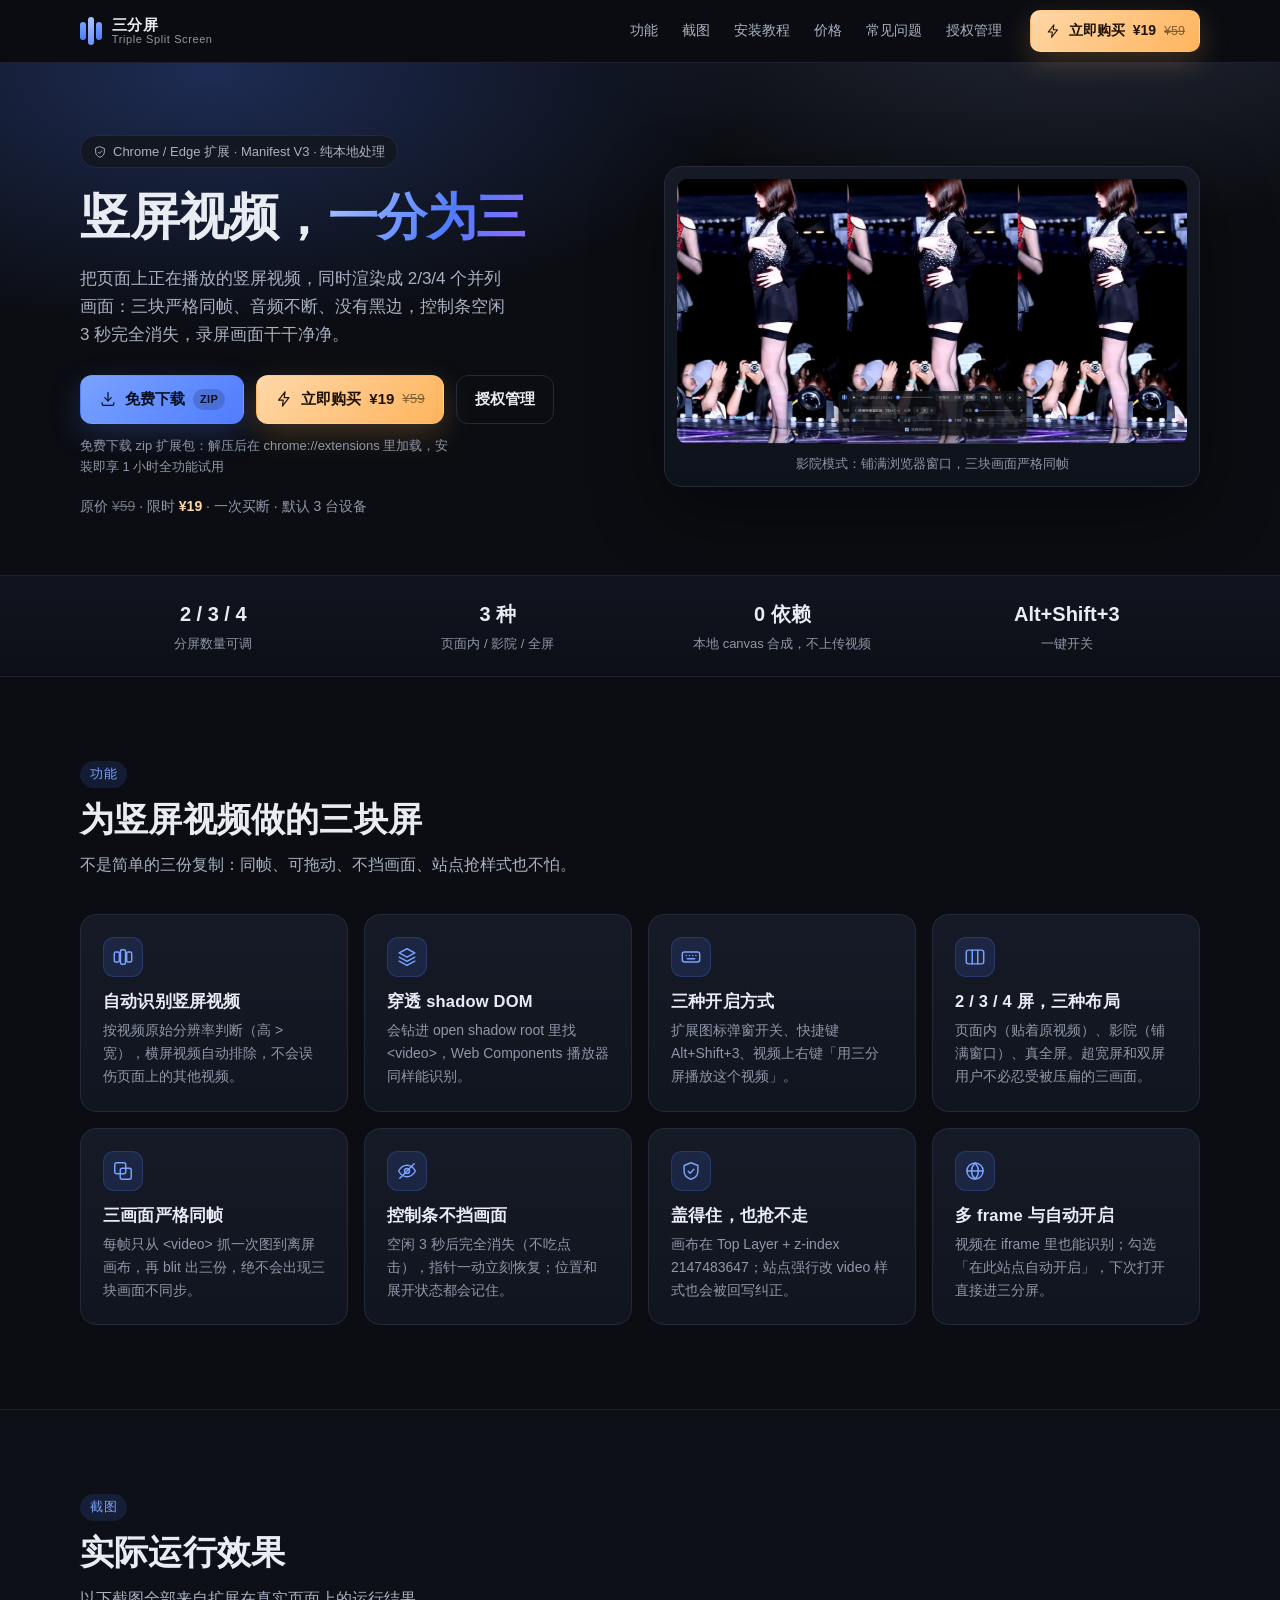
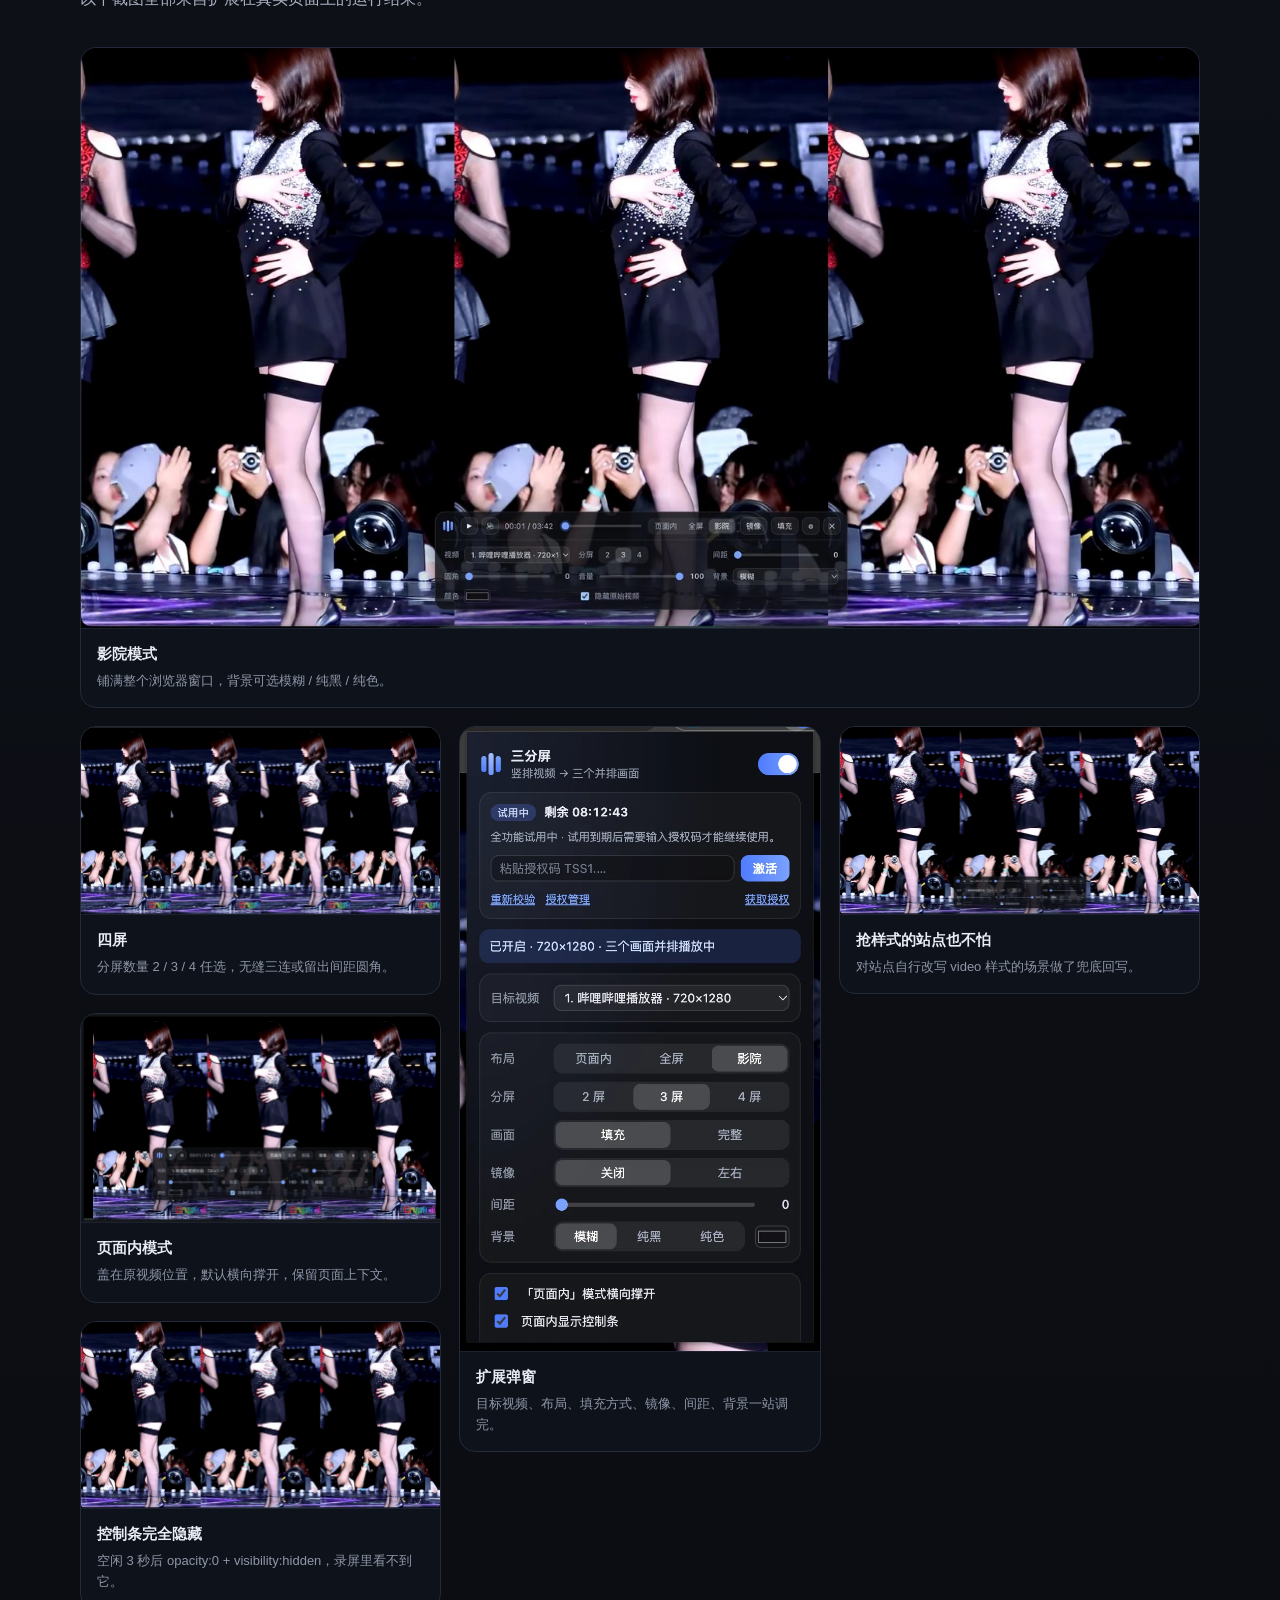
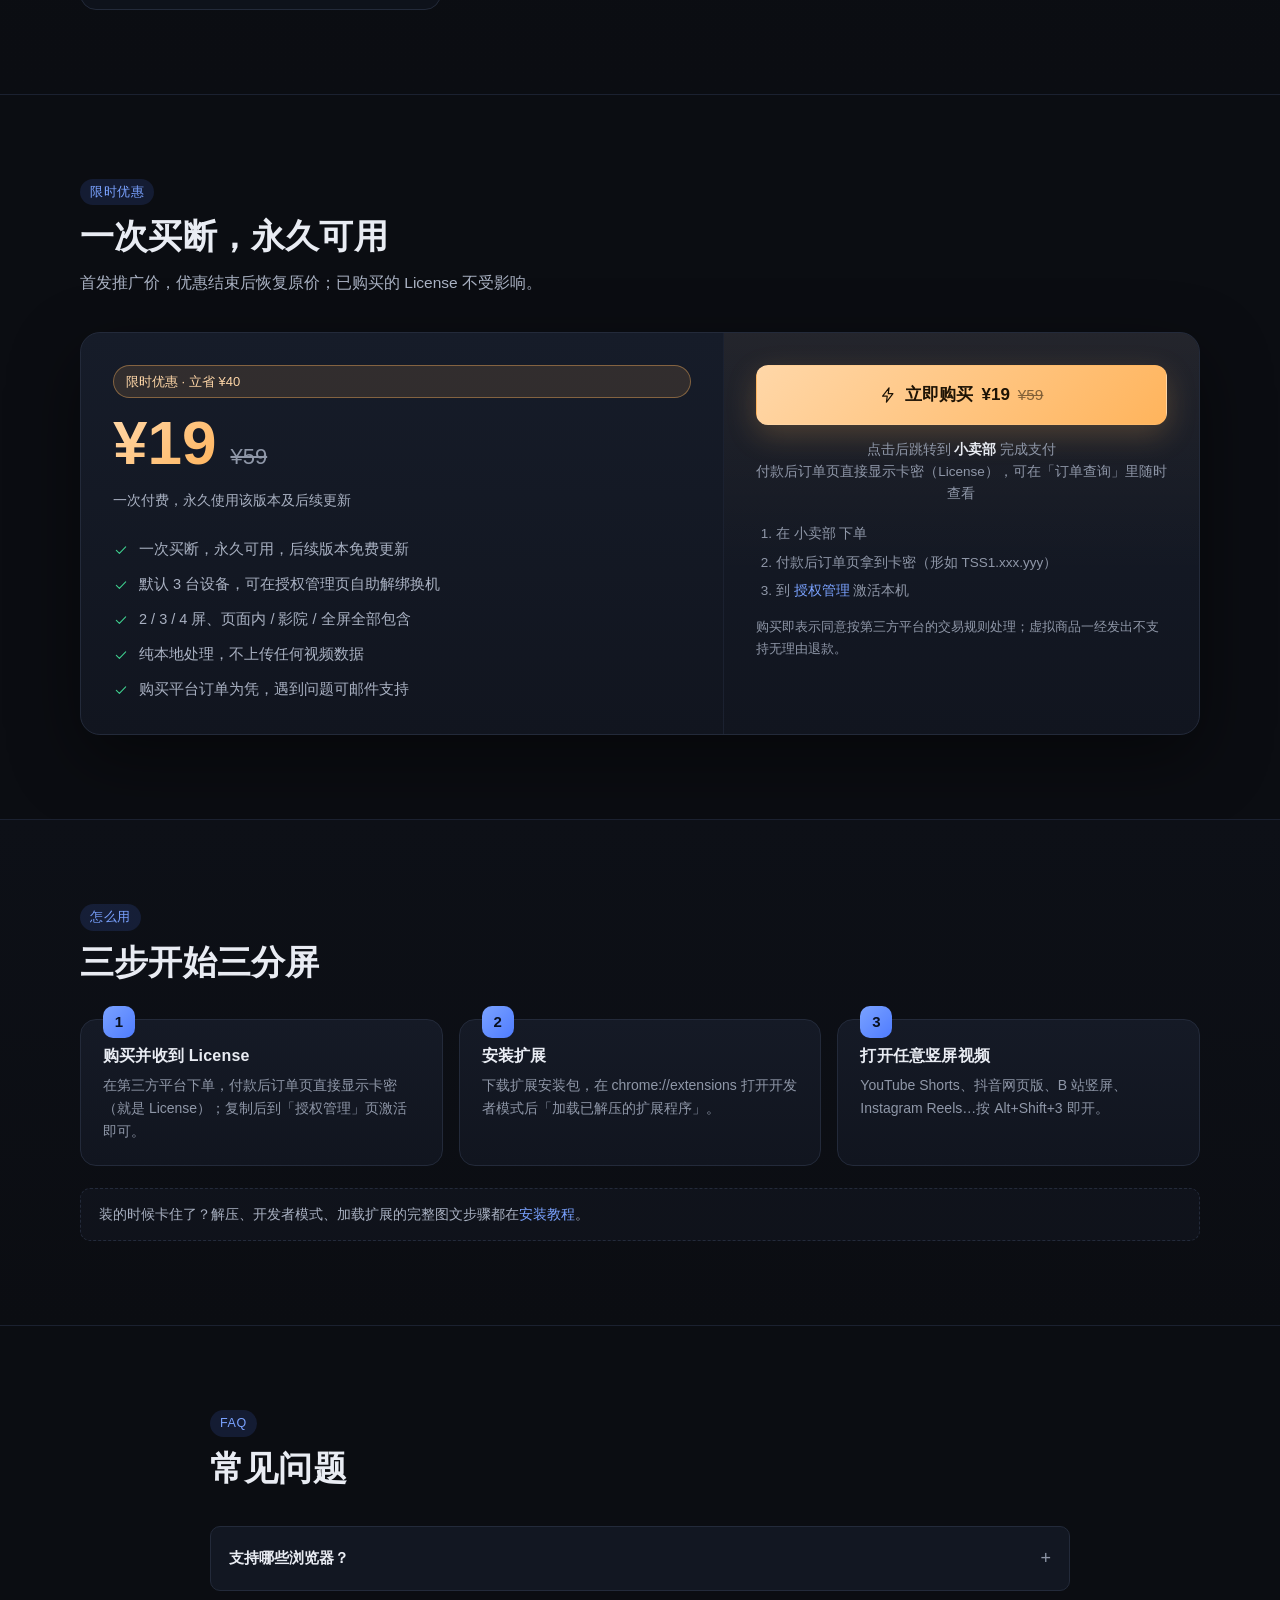
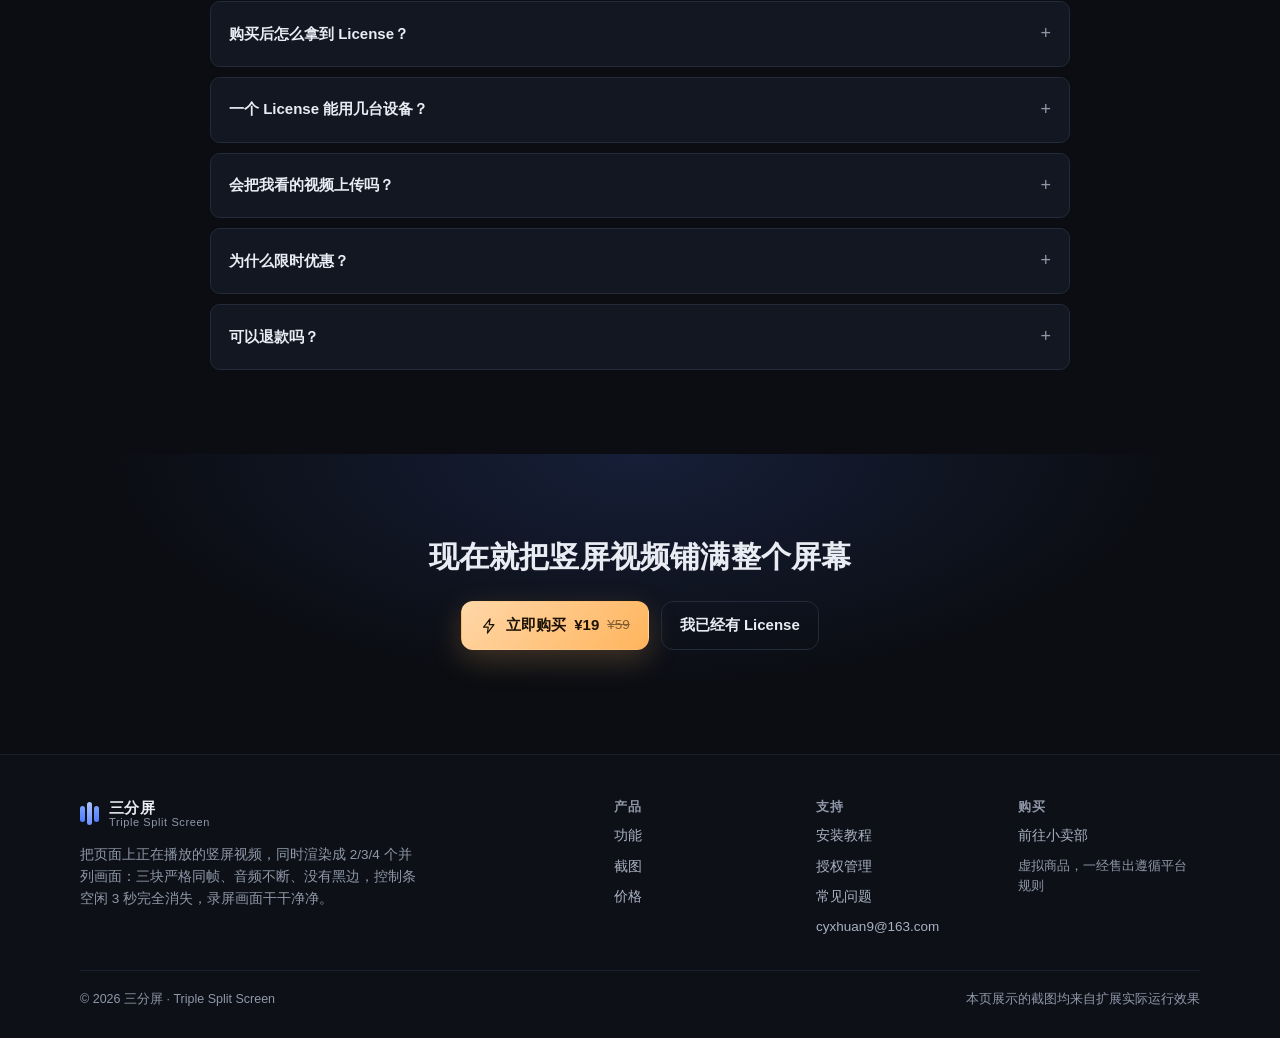
==== commit 2c829684: "site: publish 2026-10-14T17:04:38.871Z" ====
--- a/index.html
+++ b/index.html
@@ -1 +1 @@
-<!DOCTYPE html><html lang="zh-CN"><head><meta charset="utf-8"/><meta name="viewport" content="width=device-width, initial-scale=1"/><title>三分屏 · Triple Split Screen · 竖屏视频，一分为三 · 限时 ¥19</title><meta name="description" content="把页面上正在播放的竖屏视频，同时渲染成 2/3/4 个并列画面：三块严格同帧、音频不断、没有黑边，控制条空闲 3 秒完全消失，录屏画面干干净净。"/><meta name="theme-color" content="#0d0f14"/><link rel="icon" type="image/png" href="/icon/32.png"/><link rel="apple-touch-icon" href="/icon/128.png"/><meta property="og:type" content="website"/><meta property="og:site_name" content="三分屏 · Triple Split Screen"/><meta property="og:title" content="三分屏 · Triple Split Screen · 竖屏视频，一分为三 · 限时 ¥19"/><meta property="og:description" content="把页面上正在播放的竖屏视频，同时渲染成 2/3/4 个并列画面：三块严格同帧、音频不断、没有黑边，控制条空闲 3 秒完全消失，录屏画面干干净净。"/><meta property="og:image" content="https://splitvideo.de5.net/img/preview-theater.jpg"/><meta property="og:url" content="https://splitvideo.de5.net"/><meta name="twitter:card" content="summary_large_image"/><link href="/static/style-B0WOssWN.css" rel="stylesheet"/></head><body><div class="page"><header class="site-header"><div class="wrap header-inner"><a class="brand" href="/"><span class="logo" style="--logo-scale:1.1818181818181819" aria-hidden="true"><i></i><i></i><i></i></span><span class="brand-text"><b>三分屏</b><small>Triple Split Screen</small></span></a><nav class="nav"><a href="/#features" class="nav-link">功能</a><a href="/#shots" class="nav-link">截图</a><a href="/install" class="nav-link">安装教程</a><a href="/#pricing" class="nav-link">价格</a><a href="/#faq" class="nav-link">常见问题</a><a href="/license" class="nav-link">授权管理</a></nav><a class="btn btn-buy btn-sm" href="https://afdian.com/a/triple-split-screen" target="_blank" rel="noopener noreferrer nofollow" data-platform="爱发电" title="前往爱发电购买"><svg width="16" height="16" viewBox="0 0 24 24" fill="none" stroke="currentColor" stroke-width="1.6" stroke-linecap="round" stroke-linejoin="round" aria-hidden="true" focusable="false"><path d="M13.4 2.6L4.8 13.6H11l-1.1 7.8 8.7-11.2H12.3z"></path></svg><span>立即购买</span><span class="btn-price">¥19</span><span class="btn-origin">¥59</span></a></div></header><main><section class="hero"><div class="hero-glow" aria-hidden="true"></div><div class="wrap hero-inner"><div class="hero-copy"><span class="badge"><svg width="14" height="14" viewBox="0 0 24 24" fill="none" stroke="currentColor" stroke-width="1.6" stroke-linecap="round" stroke-linejoin="round" aria-hidden="true" focusable="false"><path d="M12 3l7.5 3v6c0 4.2-3.1 7.6-7.5 9-4.4-1.4-7.5-4.8-7.5-9V6z"></path><path d="M9 12.3l2.1 2.1 4-4.2"></path></svg>Chrome / Edge 扩展 · Manifest V3 · 纯本地处理</span><h1>竖屏视频，<em>一分为三</em></h1><p class="lede">把页面上正在播放的竖屏视频，同时渲染成 2/3/4 个并列画面：三块严格同帧、音频不断、没有黑边，控制条空闲 3 秒完全消失，录屏画面干干净净。</p><div class="cta-row"><a class="btn btn-download" href="https://github.com/hojas/triple-split-screen-site/releases/latest/download/triple-split-screen-chrome.zip" target="_blank" rel="noopener noreferrer nofollow" data-source="GitHub Releases" title="从 GitHub Releases 免费下载扩展安装包"><svg width="18" height="18" viewBox="0 0 24 24" fill="none" stroke="currentColor" stroke-width="1.6" stroke-linecap="round" stroke-linejoin="round" aria-hidden="true" focusable="false"><path d="M12 3.4v11"></path><path d="M7.7 10.2L12 14.5l4.3-4.3"></path><path d="M4.2 16.8v1.6a2.2 2.2 0 0 0 2.2 2.2h11.2a2.2 2.2 0 0 0 2.2-2.2v-1.6"></path></svg><span>免费下载</span><span class="btn-meta">zip</span></a><a class="btn btn-buy" href="https://afdian.com/a/triple-split-screen" target="_blank" rel="noopener noreferrer nofollow" data-platform="爱发电" title="前往爱发电购买"><svg width="18" height="18" viewBox="0 0 24 24" fill="none" stroke="currentColor" stroke-width="1.6" stroke-linecap="round" stroke-linejoin="round" aria-hidden="true" focusable="false"><path d="M13.4 2.6L4.8 13.6H11l-1.1 7.8 8.7-11.2H12.3z"></path></svg><span>立即购买</span><span class="btn-price">¥19</span><span class="btn-origin">¥59</span></a><a class="btn btn-ghost" href="/license">授权管理</a></div><p class="cta-note">免费下载 zip 扩展包：解压后在 chrome://extensions 里加载，安装即享 1 小时全功能试用</p><p class="trust">原价 <s>¥59</s> · 限时 <b>¥19</b> · 一次买断 · 默认 3 台设备</p></div><figure class="hero-shot"><a class="shot-link" href="https://www.bilibili.com/video/BV1hs411g74U/?vd_source=6557ce8a796f6ef1d17652c411033b82" target="_blank" rel="noopener noreferrer nofollow" title="在原视频页面观看（B 站）"><img src="/img/preview-theater.jpg" alt="影院模式下三个竖屏画面并排播放" decoding="async" width="1440" height="747"/></a><figcaption>影院模式：铺满浏览器窗口，三块画面严格同帧</figcaption></figure></div></section><section class="strip"><div class="wrap strip-inner"><div><b>2 / 3 / 4</b><span>分屏数量可调</span></div><div><b>3 种</b><span>页面内 / 影院 / 全屏</span></div><div><b>0 依赖</b><span>本地 canvas 合成，不上传视频</span></div><div><b>Alt+Shift+3</b><span>一键开关</span></div></div></section><section class="section" id="features"><div class="wrap"><div class="section-head"><span class="eyebrow">功能</span><h2>为竖屏视频做的三块屏</h2><p class="section-desc">不是简单的三份复制：同帧、可拖动、不挡画面、站点抢样式也不怕。</p></div><div class="feature-grid"><article class="card feature"><span class="feature-icon"><svg width="22" height="22" viewBox="0 0 24 24" fill="none" stroke="currentColor" stroke-width="1.6" stroke-linecap="round" stroke-linejoin="round" aria-hidden="true" focusable="false"><rect x="2.5" y="6.5" width="5.5" height="11" rx="1.6"></rect><rect x="9.25" y="4" width="5.5" height="16" rx="1.6"></rect><rect x="16" y="6.5" width="5.5" height="11" rx="1.6"></rect></svg></span><h3>自动识别竖屏视频</h3><p>按视频原始分辨率判断（高 &gt; 宽），横屏视频自动排除，不会误伤页面上的其他视频。</p></article><article class="card feature"><span class="feature-icon"><svg width="22" height="22" viewBox="0 0 24 24" fill="none" stroke="currentColor" stroke-width="1.6" stroke-linecap="round" stroke-linejoin="round" aria-hidden="true" focusable="false"><path d="M12 3l8.5 4.6L12 12.2 3.5 7.6z"></path><path d="M3.5 12.2l8.5 4.6 8.5-4.6"></path><path d="M3.5 16.6l8.5 4.6 8.5-4.6"></path></svg></span><h3>穿透 shadow DOM</h3><p>会钻进 open shadow root 里找 &lt;video&gt;，Web Components 播放器同样能识别。</p></article><article class="card feature"><span class="feature-icon"><svg width="22" height="22" viewBox="0 0 24 24" fill="none" stroke="currentColor" stroke-width="1.6" stroke-linecap="round" stroke-linejoin="round" aria-hidden="true" focusable="false"><rect x="2.5" y="6.5" width="19" height="11" rx="2.4"></rect><path d="M6.8 10.4h.01M10.3 10.4h.01M13.8 10.4h.01M17.3 10.4h.01M8 14h8"></path></svg></span><h3>三种开启方式</h3><p>扩展图标弹窗开关、快捷键 Alt+Shift+3、视频上右键「用三分屏播放这个视频」。</p></article><article class="card feature"><span class="feature-icon"><svg width="22" height="22" viewBox="0 0 24 24" fill="none" stroke="currentColor" stroke-width="1.6" stroke-linecap="round" stroke-linejoin="round" aria-hidden="true" focusable="false"><rect x="2.5" y="4.5" width="19" height="15" rx="2.2"></rect><path d="M9 4.5v15M15 4.5v15"></path></svg></span><h3>2 / 3 / 4 屏，三种布局</h3><p>页面内（贴着原视频）、影院（铺满窗口）、真全屏。超宽屏和双屏用户不必忍受被压扁的三画面。</p></article><article class="card feature"><span class="feature-icon"><svg width="22" height="22" viewBox="0 0 24 24" fill="none" stroke="currentColor" stroke-width="1.6" stroke-linecap="round" stroke-linejoin="round" aria-hidden="true" focusable="false"><rect x="3" y="3" width="12" height="12" rx="2.2"></rect><rect x="9" y="9" width="12" height="12" rx="2.2"></rect></svg></span><h3>三画面严格同帧</h3><p>每帧只从 &lt;video&gt; 抓一次图到离屏画布，再 blit 出三份，绝不会出现三块画面不同步。</p></article><article class="card feature"><span class="feature-icon"><svg width="22" height="22" viewBox="0 0 24 24" fill="none" stroke="currentColor" stroke-width="1.6" stroke-linecap="round" stroke-linejoin="round" aria-hidden="true" focusable="false"><path d="M2.8 12S6.4 5.8 12 5.8 21.2 12 21.2 12 17.6 18.2 12 18.2 2.8 12 2.8 12z"></path><circle cx="12" cy="12" r="2.7"></circle><path d="M4.2 19.8L19.8 4.2"></path></svg></span><h3>控制条不挡画面</h3><p>空闲 3 秒后完全消失（不吃点击），指针一动立刻恢复；位置和展开状态都会记住。</p></article><article class="card feature"><span class="feature-icon"><svg width="22" height="22" viewBox="0 0 24 24" fill="none" stroke="currentColor" stroke-width="1.6" stroke-linecap="round" stroke-linejoin="round" aria-hidden="true" focusable="false"><path d="M12 3l7.5 3v6c0 4.2-3.1 7.6-7.5 9-4.4-1.4-7.5-4.8-7.5-9V6z"></path><path d="M9 12.3l2.1 2.1 4-4.2"></path></svg></span><h3>盖得住，也抢不走</h3><p>画布在 Top Layer + z-index 2147483647；站点强行改 video 样式也会被回写纠正。</p></article><article class="card feature"><span class="feature-icon"><svg width="22" height="22" viewBox="0 0 24 24" fill="none" stroke="currentColor" stroke-width="1.6" stroke-linecap="round" stroke-linejoin="round" aria-hidden="true" focusable="false"><circle cx="12" cy="12" r="8.8"></circle><path d="M3.2 12h17.6"></path><path d="M12 3.2c2.5 2.6 3.8 5.6 3.8 8.8s-1.3 6.2-3.8 8.8c-2.5-2.6-3.8-5.6-3.8-8.8S9.5 5.8 12 3.2z"></path></svg></span><h3>多 frame 与自动开启</h3><p>视频在 iframe 里也能识别；勾选「在此站点自动开启」，下次打开直接进三分屏。</p></article></div></div></section><section class="section section-alt" id="shots"><div class="wrap"><div class="section-head"><span class="eyebrow">截图</span><h2>实际运行效果</h2><p class="section-desc">以下截图全部来自扩展在真实页面上的运行结果。</p></div><figure class="shot shot-feature"><a class="shot-link" href="https://www.bilibili.com/video/BV1hs411g74U/?vd_source=6557ce8a796f6ef1d17652c411033b82" target="_blank" rel="noopener noreferrer nofollow" title="在原视频页面观看（B 站）"><img src="/img/preview-theater.jpg" alt="影院模式" decoding="async"/></a><figcaption><b>影院模式</b><span>铺满整个浏览器窗口，背景可选模糊 / 纯黑 / 纯色。</span></figcaption></figure><div class="shot-grid"><figure class="shot"><a class="shot-link" href="https://www.bilibili.com/video/BV1hs411g74U/?vd_source=6557ce8a796f6ef1d17652c411033b82" target="_blank" rel="noopener noreferrer nofollow" title="在原视频页面观看（B 站）"><img src="/img/preview-4up.jpg" alt="四屏" loading="lazy" decoding="async"/></a><figcaption><b>四屏</b><span>分屏数量 2 / 3 / 4 任选，无缝三连或留出间距圆角。</span></figcaption></figure><figure class="shot"><a class="shot-link" href="https://www.bilibili.com/video/BV1hs411g74U/?vd_source=6557ce8a796f6ef1d17652c411033b82" target="_blank" rel="noopener noreferrer nofollow" title="在原视频页面观看（B 站）"><img src="/img/preview-inline.jpg" alt="页面内模式" loading="lazy" decoding="async"/></a><figcaption><b>页面内模式</b><span>盖在原视频位置，默认横向撑开，保留页面上下文。</span></figcaption></figure><figure class="shot"><a class="shot-link" href="https://www.bilibili.com/video/BV1hs411g74U/?vd_source=6557ce8a796f6ef1d17652c411033b82" target="_blank" rel="noopener noreferrer nofollow" title="在原视频页面观看（B 站）"><img src="/img/preview-panel-hidden.jpg" alt="控制条完全隐藏" loading="lazy" decoding="async"/></a><figcaption><b>控制条完全隐藏</b><span>空闲 3 秒后 opacity:0 + visibility:hidden，录屏里看不到它。</span></figcaption></figure><figure class="shot"><img src="/img/preview-popup.png" alt="扩展弹窗" loading="lazy" decoding="async"/><figcaption><b>扩展弹窗</b><span>目标视频、布局、填充方式、镜像、间距、背景一站调完。</span></figcaption></figure><figure class="shot"><a class="shot-link" href="https://www.bilibili.com/video/BV1hs411g74U/?vd_source=6557ce8a796f6ef1d17652c411033b82" target="_blank" rel="noopener noreferrer nofollow" title="在原视频页面观看（B 站）"><img src="/img/preview-theater.jpg" alt="抢样式的站点也不怕" loading="lazy" decoding="async"/></a><figcaption><b>抢样式的站点也不怕</b><span>对站点自行改写 video 样式的场景做了兜底回写。</span></figcaption></figure></div></div></section><section class="section" id="pricing"><div class="wrap"><div class="section-head"><span class="eyebrow">限时优惠</span><h2>一次买断，永久可用</h2><p class="section-desc">首发推广价，优惠结束后恢复原价；已购买的 License 不受影响。</p></div><div class="price-card"><div class="price-left"><div class="price-tag"><span class="badge badge-hot">限时优惠 · 立省 ¥40</span><div class="price-row"><span class="price-now">¥19</span><span class="price-was">¥59</span></div><p class="price-sub">一次付费，永久使用该版本及后续更新</p></div><ul class="price-list"><li><svg width="16" height="16" viewBox="0 0 24 24" fill="none" stroke="currentColor" stroke-width="1.6" stroke-linecap="round" stroke-linejoin="round" aria-hidden="true" focusable="false"><path d="M5 12.6l4.6 4.6L19 7.4"></path></svg><span>一次买断，永久可用，后续版本免费更新</span></li><li><svg width="16" height="16" viewBox="0 0 24 24" fill="none" stroke="currentColor" stroke-width="1.6" stroke-linecap="round" stroke-linejoin="round" aria-hidden="true" focusable="false"><path d="M5 12.6l4.6 4.6L19 7.4"></path></svg><span>默认 3 台设备，可在授权管理页自助解绑换机</span></li><li><svg width="16" height="16" viewBox="0 0 24 24" fill="none" stroke="currentColor" stroke-width="1.6" stroke-linecap="round" stroke-linejoin="round" aria-hidden="true" focusable="false"><path d="M5 12.6l4.6 4.6L19 7.4"></path></svg><span>2 / 3 / 4 屏、页面内 / 影院 / 全屏全部包含</span></li><li><svg width="16" height="16" viewBox="0 0 24 24" fill="none" stroke="currentColor" stroke-width="1.6" stroke-linecap="round" stroke-linejoin="round" aria-hidden="true" focusable="false"><path d="M5 12.6l4.6 4.6L19 7.4"></path></svg><span>纯本地处理，不上传任何视频数据</span></li><li><svg width="16" height="16" viewBox="0 0 24 24" fill="none" stroke="currentColor" stroke-width="1.6" stroke-linecap="round" stroke-linejoin="round" aria-hidden="true" focusable="false"><path d="M5 12.6l4.6 4.6L19 7.4"></path></svg><span>购买平台订单为凭，遇到问题可邮件支持</span></li></ul></div><div class="price-right"><a class="btn btn-buy btn-block" href="https://afdian.com/a/triple-split-screen" target="_blank" rel="noopener noreferrer nofollow" data-platform="爱发电" title="前往爱发电购买"><svg width="18" height="18" viewBox="0 0 24 24" fill="none" stroke="currentColor" stroke-width="1.6" stroke-linecap="round" stroke-linejoin="round" aria-hidden="true" focusable="false"><path d="M13.4 2.6L4.8 13.6H11l-1.1 7.8 8.7-11.2H12.3z"></path></svg><span>立即购买</span><span class="btn-price">¥19</span><span class="btn-origin">¥59</span></a><p class="price-note">点击后跳转到 <b>爱发电</b> 完成支付<br/>支付完成后，License 会发送到你下单时填写的邮箱</p><ol class="buy-steps"><li>在 爱发电 下单</li><li>收到 License（形如 TSS1.xxx.yyy）</li><li>到 <a href="/license">授权管理</a> 激活本机</li></ol><p class="muted small">购买即表示同意按第三方平台的交易规则处理；虚拟商品一经发出不支持无理由退款。</p></div></div></div></section><section class="section section-alt"><div class="wrap"><div class="section-head"><span class="eyebrow">怎么用</span><h2>三步开始三分屏</h2></div><div class="step-grid"><div class="card step"><span class="step-no">1</span><h3>购买并收到 License</h3><p>在第三方平台下单，License 会发送到你的邮箱；也可以直接在「授权管理」页激活。</p></div><div class="card step"><span class="step-no">2</span><h3>安装扩展</h3><p>下载扩展安装包，在 chrome://extensions 打开开发者模式后「加载已解压的扩展程序」。</p></div><div class="card step"><span class="step-no">3</span><h3>打开任意竖屏视频</h3><p>YouTube Shorts、抖音网页版、B 站竖屏、Instagram Reels…按 Alt+Shift+3 即开。</p></div></div><p class="note-box">装的时候卡住了？解压、开发者模式、加载扩展的完整图文步骤都在<a href="/install">安装教程</a>。</p></div></section><section class="section" id="faq"><div class="wrap narrow"><div class="section-head"><span class="eyebrow">FAQ</span><h2>常见问题</h2></div><div class="faq"><details class="faq-item"><summary>支持哪些浏览器？</summary><p>Chrome / Edge 等 Chromium 内核浏览器（Manifest V3）。</p></details><details class="faq-item"><summary>购买后怎么拿到 License？</summary><p>下单后 License 会发送到你填写的邮箱。拿到后到「授权管理」页粘贴即可查看状态、激活本机或解绑设备。</p></details><details class="faq-item"><summary>一个 License 能用几台设备？</summary><p>默认 3 台。换电脑或重装系统时，先在授权管理页解绑旧设备，再在新设备上激活即可。</p></details><details class="faq-item"><summary>会把我看的视频上传吗？</summary><p>不会。分屏完全在本地浏览器里用 canvas 完成，视频数据不上传。扩展只在授权校验时联网：首次启动登记试用、粘贴授权码激活，以及之后每 12 小时复核一次吊销 / 换机状态；只发送授权码、派生的本机设备码，以及一个随机的试用设备标识（存在授权服务域名的 Cookie 里，用于让试用不因重装而重置），不采集硬件信息。</p></details><details class="faq-item"><summary>为什么限时优惠？</summary><p>首发期推广价，优惠结束后恢复原价。已经购买的 License 不受影响。</p></details><details class="faq-item"><summary>可以退款吗？</summary><p>退款遵循第三方购买平台的规则；如遇无法解决的问题，也可以直接邮件联系我们。</p></details></div></div></section><section class="section final-cta"><div class="wrap narrow center"><h2>现在就把竖屏视频铺满整个屏幕</h2><div class="cta-row center"><a class="btn btn-buy" href="https://afdian.com/a/triple-split-screen" target="_blank" rel="noopener noreferrer nofollow" data-platform="爱发电" title="前往爱发电购买"><svg width="18" height="18" viewBox="0 0 24 24" fill="none" stroke="currentColor" stroke-width="1.6" stroke-linecap="round" stroke-linejoin="round" aria-hidden="true" focusable="false"><path d="M13.4 2.6L4.8 13.6H11l-1.1 7.8 8.7-11.2H12.3z"></path></svg><span>立即购买</span><span class="btn-price">¥19</span><span class="btn-origin">¥59</span></a><a class="btn btn-ghost" href="/license">我已经有 License</a></div></div></section></main><footer class="site-footer"><div class="wrap footer-inner"><div class="footer-brand"><div class="brand"><span class="logo" style="--logo-scale:1" aria-hidden="true"><i></i><i></i><i></i></span><span class="brand-text"><b>三分屏</b><small>Triple Split Screen</small></span></div><p class="muted">把页面上正在播放的竖屏视频，同时渲染成 2/3/4 个并列画面：三块严格同帧、音频不断、没有黑边，控制条空闲 3 秒完全消失，录屏画面干干净净。</p></div><div class="footer-cols"><div><h4>产品</h4><a href="/#features">功能</a><a href="/#shots">截图</a><a href="/#pricing">价格</a></div><div><h4>支持</h4><a href="/install">安装教程</a><a href="/license">授权管理</a><a href="/#faq">常见问题</a><a href="mailto:support@example.com">support@example.com</a></div><div><h4>购买</h4><a href="https://afdian.com/a/triple-split-screen" target="_blank" rel="noopener noreferrer nofollow">前往爱发电</a><span class="muted">虚拟商品，一经售出遵循平台规则</span></div></div></div><div class="wrap footer-bottom"><span>© 2026 三分屏 · Triple Split Screen</span><span class="muted">本页展示的截图均来自扩展实际运行效果</span></div></footer></div></body></html>+<!DOCTYPE html><html lang="zh-CN"><head><meta charset="utf-8"/><meta name="viewport" content="width=device-width, initial-scale=1"/><title>三分屏 · Triple Split Screen · 竖屏视频，一分为三 · 限时 ¥19</title><meta name="description" content="把页面上正在播放的竖屏视频，同时渲染成 2/3/4 个并列画面：三块严格同帧、音频不断、没有黑边，控制条空闲 3 秒完全消失，录屏画面干干净净。"/><meta name="theme-color" content="#0d0f14"/><link rel="icon" type="image/png" href="/icon/32.png"/><link rel="apple-touch-icon" href="/icon/128.png"/><meta property="og:type" content="website"/><meta property="og:site_name" content="三分屏 · Triple Split Screen"/><meta property="og:title" content="三分屏 · Triple Split Screen · 竖屏视频，一分为三 · 限时 ¥19"/><meta property="og:description" content="把页面上正在播放的竖屏视频，同时渲染成 2/3/4 个并列画面：三块严格同帧、音频不断、没有黑边，控制条空闲 3 秒完全消失，录屏画面干干净净。"/><meta property="og:image" content="https://splitvideo.de5.net/img/preview-theater.jpg"/><meta property="og:url" content="https://splitvideo.de5.net"/><meta name="twitter:card" content="summary_large_image"/><link href="/static/style-B0WOssWN.css" rel="stylesheet"/></head><body><div class="page"><header class="site-header"><div class="wrap header-inner"><a class="brand" href="/"><span class="logo" style="--logo-scale:1.1818181818181819" aria-hidden="true"><i></i><i></i><i></i></span><span class="brand-text"><b>三分屏</b><small>Triple Split Screen</small></span></a><nav class="nav"><a href="/#features" class="nav-link">功能</a><a href="/#shots" class="nav-link">截图</a><a href="/install" class="nav-link">安装教程</a><a href="/#pricing" class="nav-link">价格</a><a href="/#faq" class="nav-link">常见问题</a><a href="/license" class="nav-link">授权管理</a></nav><a class="btn btn-buy btn-sm" href="https://xmbu.net/shop/item/2108430579741212673" target="_blank" rel="noopener noreferrer nofollow" data-platform="小卖部" title="前往小卖部购买"><svg width="16" height="16" viewBox="0 0 24 24" fill="none" stroke="currentColor" stroke-width="1.6" stroke-linecap="round" stroke-linejoin="round" aria-hidden="true" focusable="false"><path d="M13.4 2.6L4.8 13.6H11l-1.1 7.8 8.7-11.2H12.3z"></path></svg><span>立即购买</span><span class="btn-price">¥19</span><span class="btn-origin">¥59</span></a></div></header><main><section class="hero"><div class="hero-glow" aria-hidden="true"></div><div class="wrap hero-inner"><div class="hero-copy"><span class="badge"><svg width="14" height="14" viewBox="0 0 24 24" fill="none" stroke="currentColor" stroke-width="1.6" stroke-linecap="round" stroke-linejoin="round" aria-hidden="true" focusable="false"><path d="M12 3l7.5 3v6c0 4.2-3.1 7.6-7.5 9-4.4-1.4-7.5-4.8-7.5-9V6z"></path><path d="M9 12.3l2.1 2.1 4-4.2"></path></svg>Chrome / Edge 扩展 · Manifest V3 · 纯本地处理</span><h1>竖屏视频，<em>一分为三</em></h1><p class="lede">把页面上正在播放的竖屏视频，同时渲染成 2/3/4 个并列画面：三块严格同帧、音频不断、没有黑边，控制条空闲 3 秒完全消失，录屏画面干干净净。</p><div class="cta-row"><a class="btn btn-download" href="https://github.com/hojas/triple-split-screen-site/releases/latest/download/triple-split-screen-chrome.zip" target="_blank" rel="noopener noreferrer nofollow" data-source="GitHub Releases" title="从 GitHub Releases 免费下载扩展安装包"><svg width="18" height="18" viewBox="0 0 24 24" fill="none" stroke="currentColor" stroke-width="1.6" stroke-linecap="round" stroke-linejoin="round" aria-hidden="true" focusable="false"><path d="M12 3.4v11"></path><path d="M7.7 10.2L12 14.5l4.3-4.3"></path><path d="M4.2 16.8v1.6a2.2 2.2 0 0 0 2.2 2.2h11.2a2.2 2.2 0 0 0 2.2-2.2v-1.6"></path></svg><span>免费下载</span><span class="btn-meta">zip</span></a><a class="btn btn-buy" href="https://xmbu.net/shop/item/2108430579741212673" target="_blank" rel="noopener noreferrer nofollow" data-platform="小卖部" title="前往小卖部购买"><svg width="18" height="18" viewBox="0 0 24 24" fill="none" stroke="currentColor" stroke-width="1.6" stroke-linecap="round" stroke-linejoin="round" aria-hidden="true" focusable="false"><path d="M13.4 2.6L4.8 13.6H11l-1.1 7.8 8.7-11.2H12.3z"></path></svg><span>立即购买</span><span class="btn-price">¥19</span><span class="btn-origin">¥59</span></a><a class="btn btn-ghost" href="/license">授权管理</a></div><p class="cta-note">免费下载 zip 扩展包：解压后在 chrome://extensions 里加载，安装即享 1 小时全功能试用</p><p class="trust">原价 <s>¥59</s> · 限时 <b>¥19</b> · 一次买断 · 默认 3 台设备</p></div><figure class="hero-shot"><a class="shot-link" href="https://www.bilibili.com/video/BV1hs411g74U/?vd_source=6557ce8a796f6ef1d17652c411033b82" target="_blank" rel="noopener noreferrer nofollow" title="在原视频页面观看（B 站）"><img src="/img/preview-theater.jpg" alt="影院模式下三个竖屏画面并排播放" decoding="async" width="1440" height="747"/></a><figcaption>影院模式：铺满浏览器窗口，三块画面严格同帧</figcaption></figure></div></section><section class="strip"><div class="wrap strip-inner"><div><b>2 / 3 / 4</b><span>分屏数量可调</span></div><div><b>3 种</b><span>页面内 / 影院 / 全屏</span></div><div><b>0 依赖</b><span>本地 canvas 合成，不上传视频</span></div><div><b>Alt+Shift+3</b><span>一键开关</span></div></div></section><section class="section" id="features"><div class="wrap"><div class="section-head"><span class="eyebrow">功能</span><h2>为竖屏视频做的三块屏</h2><p class="section-desc">不是简单的三份复制：同帧、可拖动、不挡画面、站点抢样式也不怕。</p></div><div class="feature-grid"><article class="card feature"><span class="feature-icon"><svg width="22" height="22" viewBox="0 0 24 24" fill="none" stroke="currentColor" stroke-width="1.6" stroke-linecap="round" stroke-linejoin="round" aria-hidden="true" focusable="false"><rect x="2.5" y="6.5" width="5.5" height="11" rx="1.6"></rect><rect x="9.25" y="4" width="5.5" height="16" rx="1.6"></rect><rect x="16" y="6.5" width="5.5" height="11" rx="1.6"></rect></svg></span><h3>自动识别竖屏视频</h3><p>按视频原始分辨率判断（高 &gt; 宽），横屏视频自动排除，不会误伤页面上的其他视频。</p></article><article class="card feature"><span class="feature-icon"><svg width="22" height="22" viewBox="0 0 24 24" fill="none" stroke="currentColor" stroke-width="1.6" stroke-linecap="round" stroke-linejoin="round" aria-hidden="true" focusable="false"><path d="M12 3l8.5 4.6L12 12.2 3.5 7.6z"></path><path d="M3.5 12.2l8.5 4.6 8.5-4.6"></path><path d="M3.5 16.6l8.5 4.6 8.5-4.6"></path></svg></span><h3>穿透 shadow DOM</h3><p>会钻进 open shadow root 里找 &lt;video&gt;，Web Components 播放器同样能识别。</p></article><article class="card feature"><span class="feature-icon"><svg width="22" height="22" viewBox="0 0 24 24" fill="none" stroke="currentColor" stroke-width="1.6" stroke-linecap="round" stroke-linejoin="round" aria-hidden="true" focusable="false"><rect x="2.5" y="6.5" width="19" height="11" rx="2.4"></rect><path d="M6.8 10.4h.01M10.3 10.4h.01M13.8 10.4h.01M17.3 10.4h.01M8 14h8"></path></svg></span><h3>三种开启方式</h3><p>扩展图标弹窗开关、快捷键 Alt+Shift+3、视频上右键「用三分屏播放这个视频」。</p></article><article class="card feature"><span class="feature-icon"><svg width="22" height="22" viewBox="0 0 24 24" fill="none" stroke="currentColor" stroke-width="1.6" stroke-linecap="round" stroke-linejoin="round" aria-hidden="true" focusable="false"><rect x="2.5" y="4.5" width="19" height="15" rx="2.2"></rect><path d="M9 4.5v15M15 4.5v15"></path></svg></span><h3>2 / 3 / 4 屏，三种布局</h3><p>页面内（贴着原视频）、影院（铺满窗口）、真全屏。超宽屏和双屏用户不必忍受被压扁的三画面。</p></article><article class="card feature"><span class="feature-icon"><svg width="22" height="22" viewBox="0 0 24 24" fill="none" stroke="currentColor" stroke-width="1.6" stroke-linecap="round" stroke-linejoin="round" aria-hidden="true" focusable="false"><rect x="3" y="3" width="12" height="12" rx="2.2"></rect><rect x="9" y="9" width="12" height="12" rx="2.2"></rect></svg></span><h3>三画面严格同帧</h3><p>每帧只从 &lt;video&gt; 抓一次图到离屏画布，再 blit 出三份，绝不会出现三块画面不同步。</p></article><article class="card feature"><span class="feature-icon"><svg width="22" height="22" viewBox="0 0 24 24" fill="none" stroke="currentColor" stroke-width="1.6" stroke-linecap="round" stroke-linejoin="round" aria-hidden="true" focusable="false"><path d="M2.8 12S6.4 5.8 12 5.8 21.2 12 21.2 12 17.6 18.2 12 18.2 2.8 12 2.8 12z"></path><circle cx="12" cy="12" r="2.7"></circle><path d="M4.2 19.8L19.8 4.2"></path></svg></span><h3>控制条不挡画面</h3><p>空闲 3 秒后完全消失（不吃点击），指针一动立刻恢复；位置和展开状态都会记住。</p></article><article class="card feature"><span class="feature-icon"><svg width="22" height="22" viewBox="0 0 24 24" fill="none" stroke="currentColor" stroke-width="1.6" stroke-linecap="round" stroke-linejoin="round" aria-hidden="true" focusable="false"><path d="M12 3l7.5 3v6c0 4.2-3.1 7.6-7.5 9-4.4-1.4-7.5-4.8-7.5-9V6z"></path><path d="M9 12.3l2.1 2.1 4-4.2"></path></svg></span><h3>盖得住，也抢不走</h3><p>画布在 Top Layer + z-index 2147483647；站点强行改 video 样式也会被回写纠正。</p></article><article class="card feature"><span class="feature-icon"><svg width="22" height="22" viewBox="0 0 24 24" fill="none" stroke="currentColor" stroke-width="1.6" stroke-linecap="round" stroke-linejoin="round" aria-hidden="true" focusable="false"><circle cx="12" cy="12" r="8.8"></circle><path d="M3.2 12h17.6"></path><path d="M12 3.2c2.5 2.6 3.8 5.6 3.8 8.8s-1.3 6.2-3.8 8.8c-2.5-2.6-3.8-5.6-3.8-8.8S9.5 5.8 12 3.2z"></path></svg></span><h3>多 frame 与自动开启</h3><p>视频在 iframe 里也能识别；勾选「在此站点自动开启」，下次打开直接进三分屏。</p></article></div></div></section><section class="section section-alt" id="shots"><div class="wrap"><div class="section-head"><span class="eyebrow">截图</span><h2>实际运行效果</h2><p class="section-desc">以下截图全部来自扩展在真实页面上的运行结果。</p></div><figure class="shot shot-feature"><a class="shot-link" href="https://www.bilibili.com/video/BV1hs411g74U/?vd_source=6557ce8a796f6ef1d17652c411033b82" target="_blank" rel="noopener noreferrer nofollow" title="在原视频页面观看（B 站）"><img src="/img/preview-theater.jpg" alt="影院模式" decoding="async"/></a><figcaption><b>影院模式</b><span>铺满整个浏览器窗口，背景可选模糊 / 纯黑 / 纯色。</span></figcaption></figure><div class="shot-grid"><figure class="shot"><a class="shot-link" href="https://www.bilibili.com/video/BV1hs411g74U/?vd_source=6557ce8a796f6ef1d17652c411033b82" target="_blank" rel="noopener noreferrer nofollow" title="在原视频页面观看（B 站）"><img src="/img/preview-4up.jpg" alt="四屏" loading="lazy" decoding="async"/></a><figcaption><b>四屏</b><span>分屏数量 2 / 3 / 4 任选，无缝三连或留出间距圆角。</span></figcaption></figure><figure class="shot"><a class="shot-link" href="https://www.bilibili.com/video/BV1hs411g74U/?vd_source=6557ce8a796f6ef1d17652c411033b82" target="_blank" rel="noopener noreferrer nofollow" title="在原视频页面观看（B 站）"><img src="/img/preview-inline.jpg" alt="页面内模式" loading="lazy" decoding="async"/></a><figcaption><b>页面内模式</b><span>盖在原视频位置，默认横向撑开，保留页面上下文。</span></figcaption></figure><figure class="shot"><a class="shot-link" href="https://www.bilibili.com/video/BV1hs411g74U/?vd_source=6557ce8a796f6ef1d17652c411033b82" target="_blank" rel="noopener noreferrer nofollow" title="在原视频页面观看（B 站）"><img src="/img/preview-panel-hidden.jpg" alt="控制条完全隐藏" loading="lazy" decoding="async"/></a><figcaption><b>控制条完全隐藏</b><span>空闲 3 秒后 opacity:0 + visibility:hidden，录屏里看不到它。</span></figcaption></figure><figure class="shot"><img src="/img/preview-popup.png" alt="扩展弹窗" loading="lazy" decoding="async"/><figcaption><b>扩展弹窗</b><span>目标视频、布局、填充方式、镜像、间距、背景一站调完。</span></figcaption></figure><figure class="shot"><a class="shot-link" href="https://www.bilibili.com/video/BV1hs411g74U/?vd_source=6557ce8a796f6ef1d17652c411033b82" target="_blank" rel="noopener noreferrer nofollow" title="在原视频页面观看（B 站）"><img src="/img/preview-theater.jpg" alt="抢样式的站点也不怕" loading="lazy" decoding="async"/></a><figcaption><b>抢样式的站点也不怕</b><span>对站点自行改写 video 样式的场景做了兜底回写。</span></figcaption></figure></div></div></section><section class="section" id="pricing"><div class="wrap"><div class="section-head"><span class="eyebrow">限时优惠</span><h2>一次买断，永久可用</h2><p class="section-desc">首发推广价，优惠结束后恢复原价；已购买的 License 不受影响。</p></div><div class="price-card"><div class="price-left"><div class="price-tag"><span class="badge badge-hot">限时优惠 · 立省 ¥40</span><div class="price-row"><span class="price-now">¥19</span><span class="price-was">¥59</span></div><p class="price-sub">一次付费，永久使用该版本及后续更新</p></div><ul class="price-list"><li><svg width="16" height="16" viewBox="0 0 24 24" fill="none" stroke="currentColor" stroke-width="1.6" stroke-linecap="round" stroke-linejoin="round" aria-hidden="true" focusable="false"><path d="M5 12.6l4.6 4.6L19 7.4"></path></svg><span>一次买断，永久可用，后续版本免费更新</span></li><li><svg width="16" height="16" viewBox="0 0 24 24" fill="none" stroke="currentColor" stroke-width="1.6" stroke-linecap="round" stroke-linejoin="round" aria-hidden="true" focusable="false"><path d="M5 12.6l4.6 4.6L19 7.4"></path></svg><span>默认 3 台设备，可在授权管理页自助解绑换机</span></li><li><svg width="16" height="16" viewBox="0 0 24 24" fill="none" stroke="currentColor" stroke-width="1.6" stroke-linecap="round" stroke-linejoin="round" aria-hidden="true" focusable="false"><path d="M5 12.6l4.6 4.6L19 7.4"></path></svg><span>2 / 3 / 4 屏、页面内 / 影院 / 全屏全部包含</span></li><li><svg width="16" height="16" viewBox="0 0 24 24" fill="none" stroke="currentColor" stroke-width="1.6" stroke-linecap="round" stroke-linejoin="round" aria-hidden="true" focusable="false"><path d="M5 12.6l4.6 4.6L19 7.4"></path></svg><span>纯本地处理，不上传任何视频数据</span></li><li><svg width="16" height="16" viewBox="0 0 24 24" fill="none" stroke="currentColor" stroke-width="1.6" stroke-linecap="round" stroke-linejoin="round" aria-hidden="true" focusable="false"><path d="M5 12.6l4.6 4.6L19 7.4"></path></svg><span>购买平台订单为凭，遇到问题可邮件支持</span></li></ul></div><div class="price-right"><a class="btn btn-buy btn-block" href="https://xmbu.net/shop/item/2108430579741212673" target="_blank" rel="noopener noreferrer nofollow" data-platform="小卖部" title="前往小卖部购买"><svg width="18" height="18" viewBox="0 0 24 24" fill="none" stroke="currentColor" stroke-width="1.6" stroke-linecap="round" stroke-linejoin="round" aria-hidden="true" focusable="false"><path d="M13.4 2.6L4.8 13.6H11l-1.1 7.8 8.7-11.2H12.3z"></path></svg><span>立即购买</span><span class="btn-price">¥19</span><span class="btn-origin">¥59</span></a><p class="price-note">点击后跳转到 <b>小卖部</b> 完成支付<br/>付款后订单页直接显示卡密（License），可在「订单查询」里随时查看</p><ol class="buy-steps"><li>在 小卖部 下单</li><li>付款后订单页拿到卡密（形如 TSS1.xxx.yyy）</li><li>到 <a href="/license">授权管理</a> 激活本机</li></ol><p class="muted small">购买即表示同意按第三方平台的交易规则处理；虚拟商品一经发出不支持无理由退款。</p></div></div></div></section><section class="section section-alt"><div class="wrap"><div class="section-head"><span class="eyebrow">怎么用</span><h2>三步开始三分屏</h2></div><div class="step-grid"><div class="card step"><span class="step-no">1</span><h3>购买并收到 License</h3><p>在第三方平台下单，付款后订单页直接显示卡密（就是 License）；复制后到「授权管理」页激活即可。</p></div><div class="card step"><span class="step-no">2</span><h3>安装扩展</h3><p>下载扩展安装包，在 chrome://extensions 打开开发者模式后「加载已解压的扩展程序」。</p></div><div class="card step"><span class="step-no">3</span><h3>打开任意竖屏视频</h3><p>YouTube Shorts、抖音网页版、B 站竖屏、Instagram Reels…按 Alt+Shift+3 即开。</p></div></div><p class="note-box">装的时候卡住了？解压、开发者模式、加载扩展的完整图文步骤都在<a href="/install">安装教程</a>。</p></div></section><section class="section" id="faq"><div class="wrap narrow"><div class="section-head"><span class="eyebrow">FAQ</span><h2>常见问题</h2></div><div class="faq"><details class="faq-item"><summary>支持哪些浏览器？</summary><p>Chrome / Edge 等 Chromium 内核浏览器（Manifest V3）。</p></details><details class="faq-item"><summary>购买后怎么拿到 License？</summary><p>付款后订单页会直接显示卡密（License），也可以在平台的「订单查询」里随时翻出来。拿到后到「授权管理」页粘贴即可查看状态、激活本机或解绑设备。</p></details><details class="faq-item"><summary>一个 License 能用几台设备？</summary><p>默认 3 台。换电脑或重装系统时，先在授权管理页解绑旧设备，再在新设备上激活即可。</p></details><details class="faq-item"><summary>会把我看的视频上传吗？</summary><p>不会。分屏完全在本地浏览器里用 canvas 完成，视频数据不上传。扩展只在授权校验时联网：首次启动登记试用、粘贴授权码激活，以及之后每 12 小时复核一次吊销 / 换机状态；只发送授权码、派生的本机设备码，以及一个随机的试用设备标识（存在授权服务域名的 Cookie 里，用于让试用不因重装而重置），不采集硬件信息。</p></details><details class="faq-item"><summary>为什么限时优惠？</summary><p>首发期推广价，优惠结束后恢复原价。已经购买的 License 不受影响。</p></details><details class="faq-item"><summary>可以退款吗？</summary><p>退款遵循第三方购买平台的规则；如遇无法解决的问题，也可以直接邮件联系我们。</p></details></div></div></section><section class="section final-cta"><div class="wrap narrow center"><h2>现在就把竖屏视频铺满整个屏幕</h2><div class="cta-row center"><a class="btn btn-buy" href="https://xmbu.net/shop/item/2108430579741212673" target="_blank" rel="noopener noreferrer nofollow" data-platform="小卖部" title="前往小卖部购买"><svg width="18" height="18" viewBox="0 0 24 24" fill="none" stroke="currentColor" stroke-width="1.6" stroke-linecap="round" stroke-linejoin="round" aria-hidden="true" focusable="false"><path d="M13.4 2.6L4.8 13.6H11l-1.1 7.8 8.7-11.2H12.3z"></path></svg><span>立即购买</span><span class="btn-price">¥19</span><span class="btn-origin">¥59</span></a><a class="btn btn-ghost" href="/license">我已经有 License</a></div></div></section></main><footer class="site-footer"><div class="wrap footer-inner"><div class="footer-brand"><div class="brand"><span class="logo" style="--logo-scale:1" aria-hidden="true"><i></i><i></i><i></i></span><span class="brand-text"><b>三分屏</b><small>Triple Split Screen</small></span></div><p class="muted">把页面上正在播放的竖屏视频，同时渲染成 2/3/4 个并列画面：三块严格同帧、音频不断、没有黑边，控制条空闲 3 秒完全消失，录屏画面干干净净。</p></div><div class="footer-cols"><div><h4>产品</h4><a href="/#features">功能</a><a href="/#shots">截图</a><a href="/#pricing">价格</a></div><div><h4>支持</h4><a href="/install">安装教程</a><a href="/license">授权管理</a><a href="/#faq">常见问题</a><a href="mailto:cyxhuan9@163.com">cyxhuan9@163.com</a></div><div><h4>购买</h4><a href="https://xmbu.net/shop/item/2108430579741212673" target="_blank" rel="noopener noreferrer nofollow">前往小卖部</a><span class="muted">虚拟商品，一经售出遵循平台规则</span></div></div></div><div class="wrap footer-bottom"><span>© 2026 三分屏 · Triple Split Screen</span><span class="muted">本页展示的截图均来自扩展实际运行效果</span></div></footer></div></body></html>
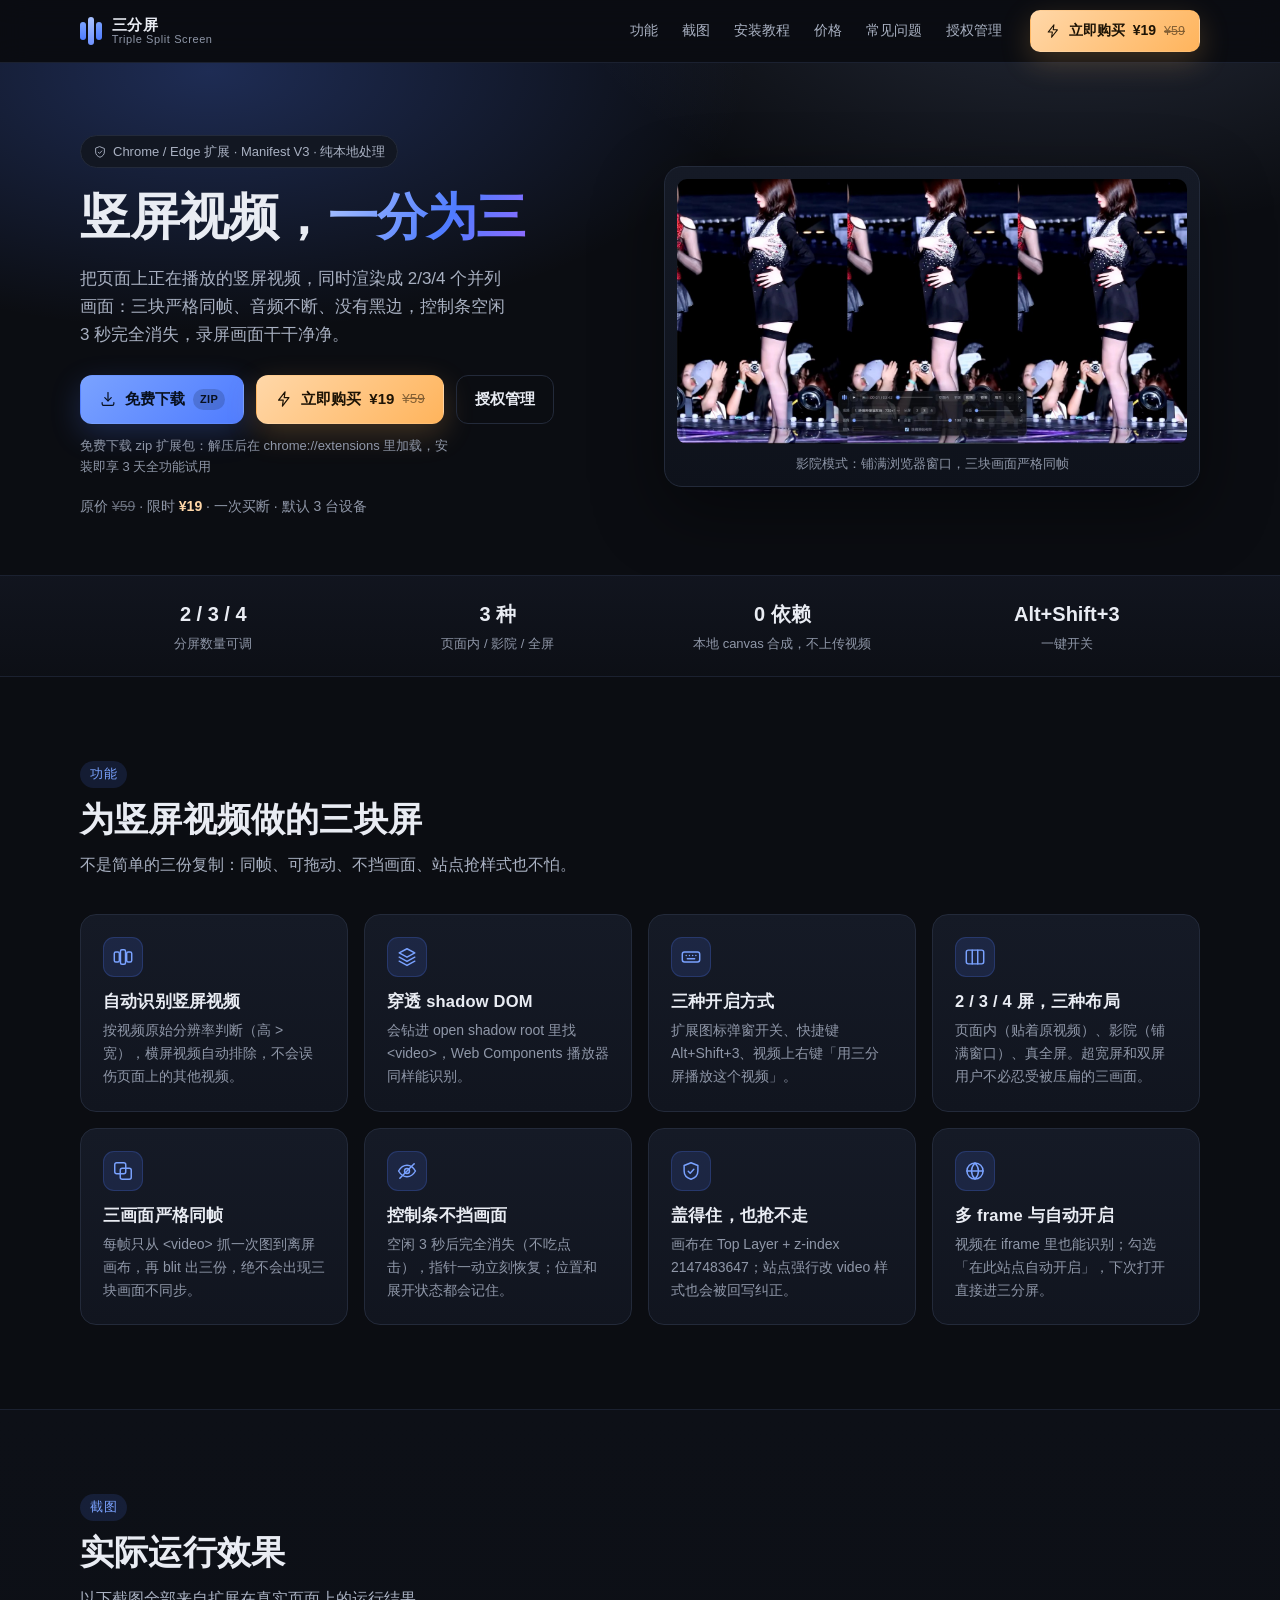
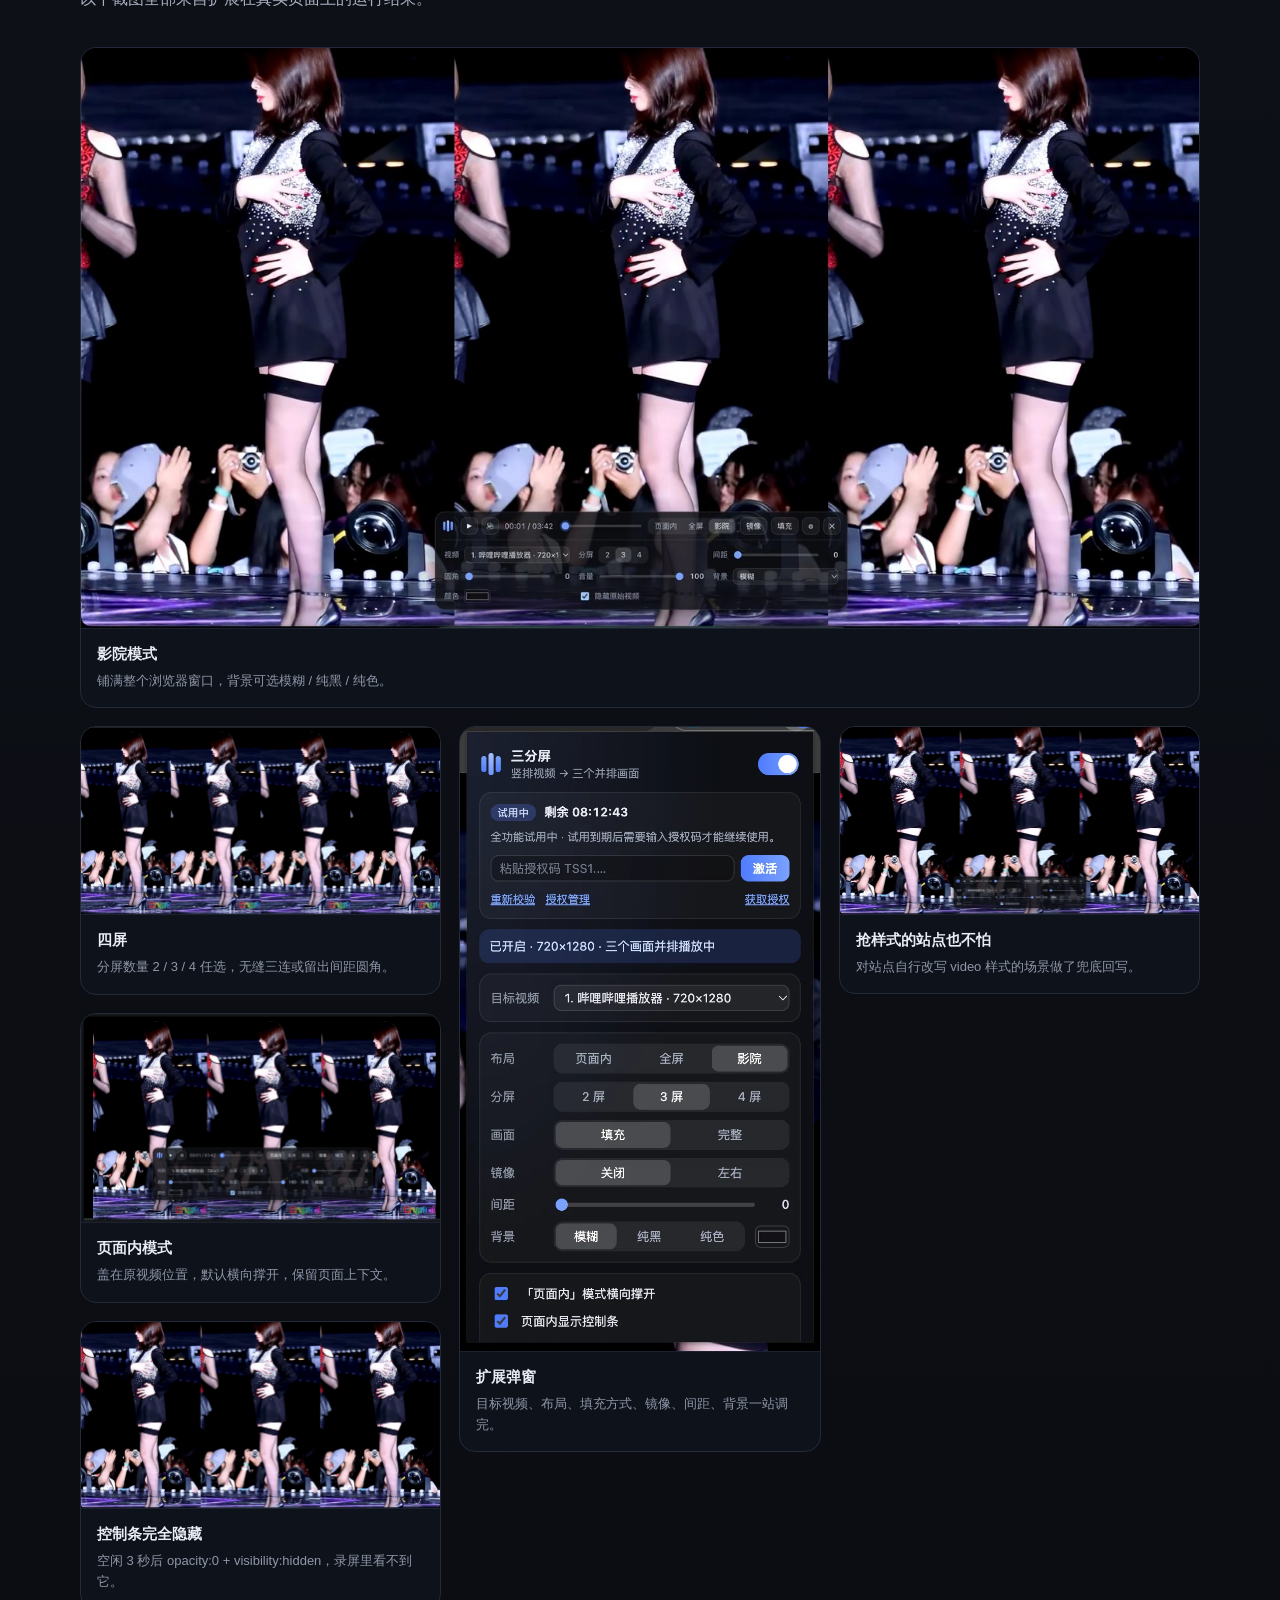
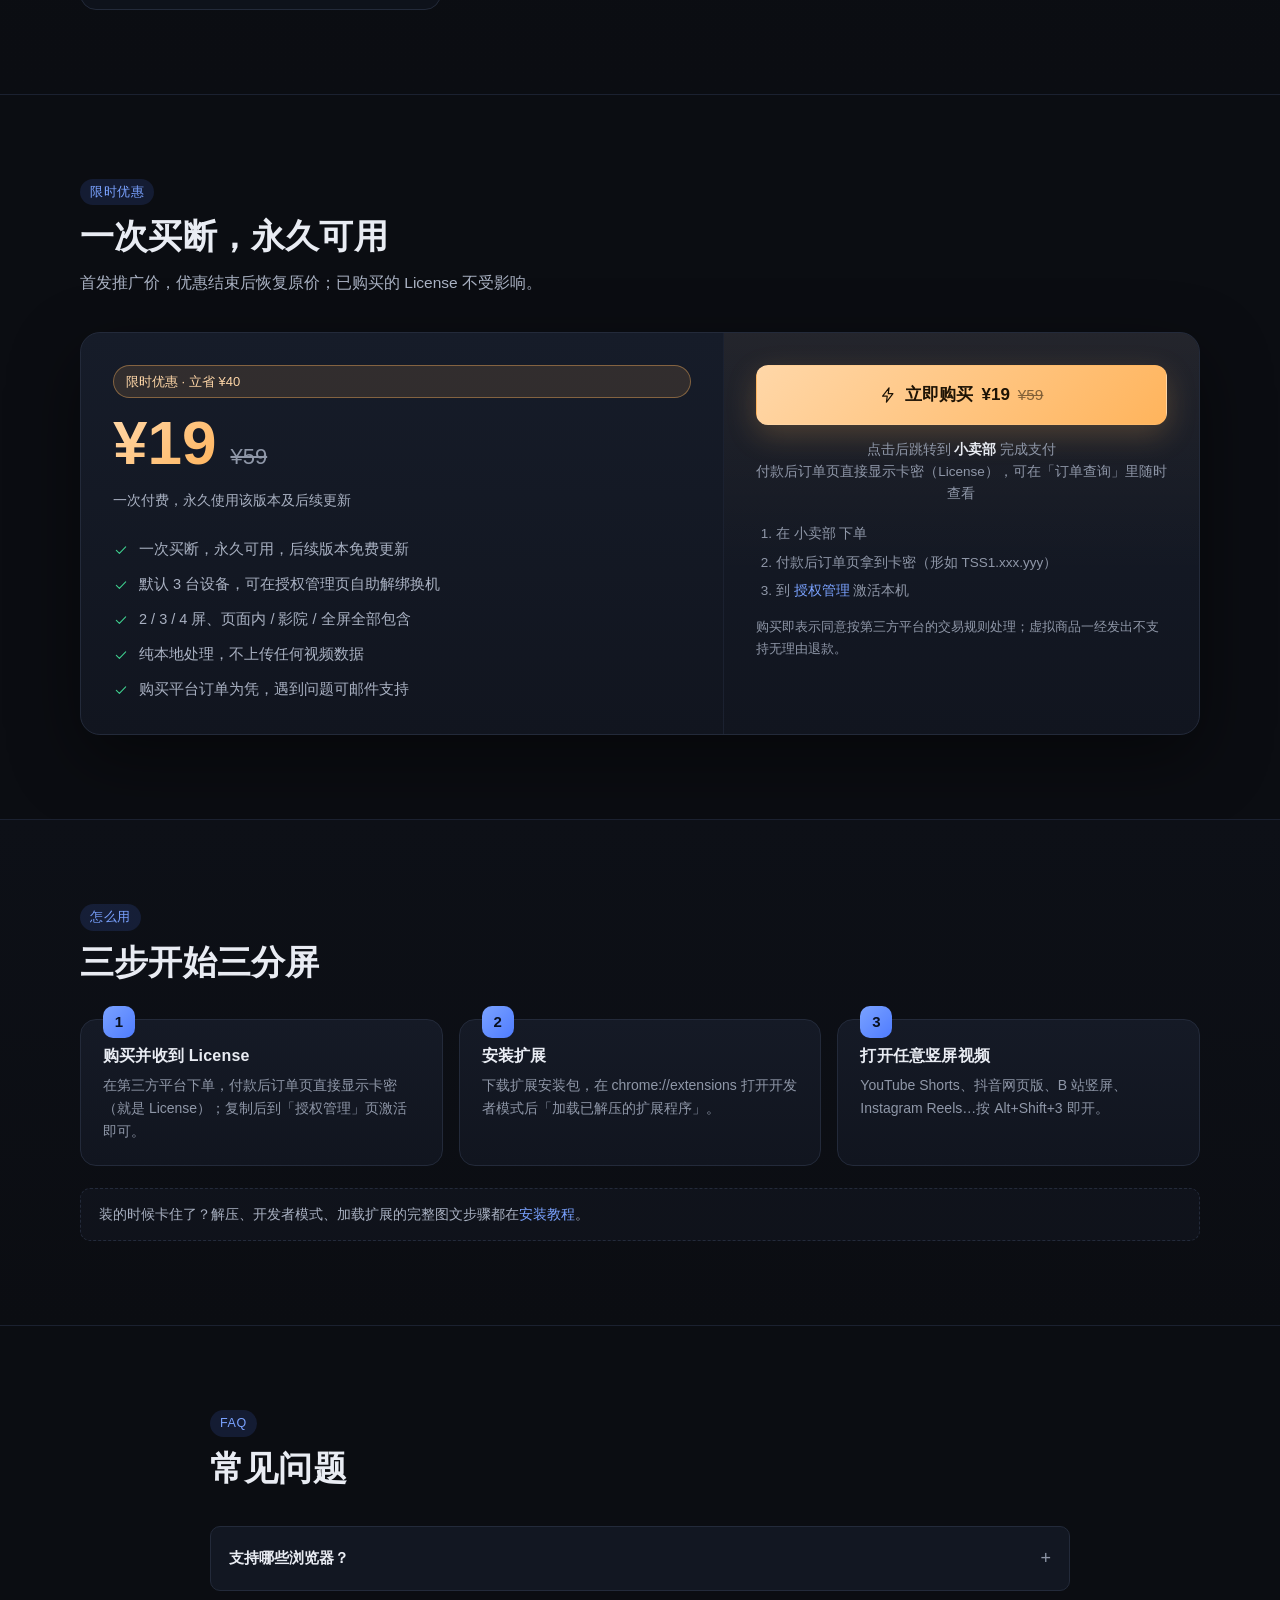
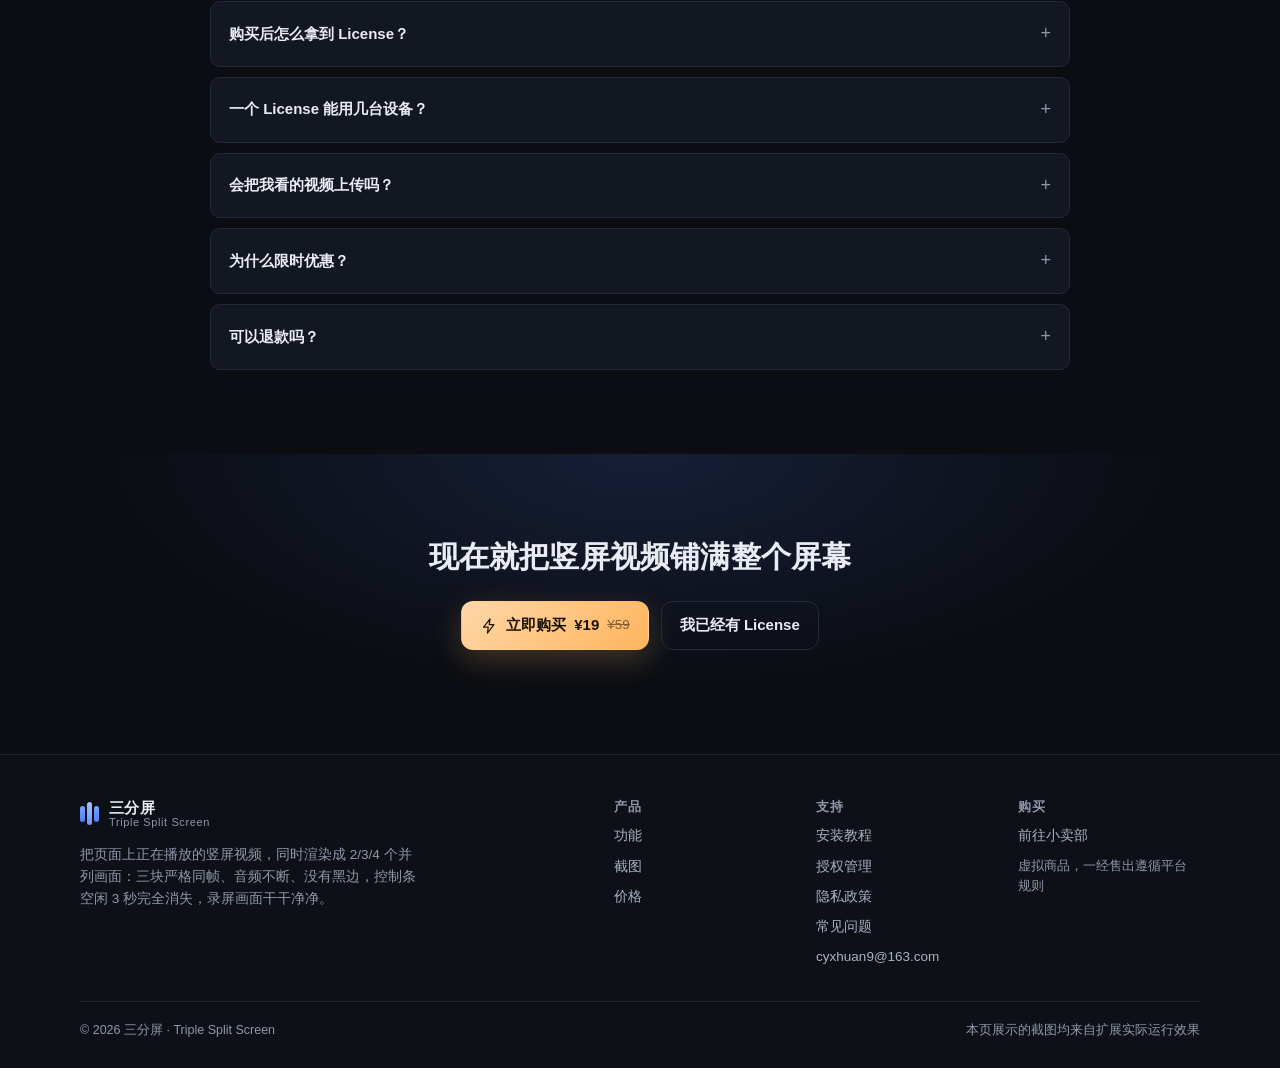
==== commit c75304f7: "site: publish 2026-10-25T16:07:53.393Z" ====
--- a/index.html
+++ b/index.html
@@ -1 +1 @@
-<!DOCTYPE html><html lang="zh-CN"><head><meta charset="utf-8"/><meta name="viewport" content="width=device-width, initial-scale=1"/><title>三分屏 · Triple Split Screen · 竖屏视频，一分为三 · 限时 ¥19</title><meta name="description" content="把页面上正在播放的竖屏视频，同时渲染成 2/3/4 个并列画面：三块严格同帧、音频不断、没有黑边，控制条空闲 3 秒完全消失，录屏画面干干净净。"/><meta name="theme-color" content="#0d0f14"/><link rel="icon" type="image/png" href="/icon/32.png"/><link rel="apple-touch-icon" href="/icon/128.png"/><meta property="og:type" content="website"/><meta property="og:site_name" content="三分屏 · Triple Split Screen"/><meta property="og:title" content="三分屏 · Triple Split Screen · 竖屏视频，一分为三 · 限时 ¥19"/><meta property="og:description" content="把页面上正在播放的竖屏视频，同时渲染成 2/3/4 个并列画面：三块严格同帧、音频不断、没有黑边，控制条空闲 3 秒完全消失，录屏画面干干净净。"/><meta property="og:image" content="https://splitvideo.de5.net/img/preview-theater.jpg"/><meta property="og:url" content="https://splitvideo.de5.net"/><meta name="twitter:card" content="summary_large_image"/><link href="/static/style-B0WOssWN.css" rel="stylesheet"/></head><body><div class="page"><header class="site-header"><div class="wrap header-inner"><a class="brand" href="/"><span class="logo" style="--logo-scale:1.1818181818181819" aria-hidden="true"><i></i><i></i><i></i></span><span class="brand-text"><b>三分屏</b><small>Triple Split Screen</small></span></a><nav class="nav"><a href="/#features" class="nav-link">功能</a><a href="/#shots" class="nav-link">截图</a><a href="/install" class="nav-link">安装教程</a><a href="/#pricing" class="nav-link">价格</a><a href="/#faq" class="nav-link">常见问题</a><a href="/license" class="nav-link">授权管理</a></nav><a class="btn btn-buy btn-sm" href="https://xmbu.net/shop/item/2108430579741212673" target="_blank" rel="noopener noreferrer nofollow" data-platform="小卖部" title="前往小卖部购买"><svg width="16" height="16" viewBox="0 0 24 24" fill="none" stroke="currentColor" stroke-width="1.6" stroke-linecap="round" stroke-linejoin="round" aria-hidden="true" focusable="false"><path d="M13.4 2.6L4.8 13.6H11l-1.1 7.8 8.7-11.2H12.3z"></path></svg><span>立即购买</span><span class="btn-price">¥19</span><span class="btn-origin">¥59</span></a></div></header><main><section class="hero"><div class="hero-glow" aria-hidden="true"></div><div class="wrap hero-inner"><div class="hero-copy"><span class="badge"><svg width="14" height="14" viewBox="0 0 24 24" fill="none" stroke="currentColor" stroke-width="1.6" stroke-linecap="round" stroke-linejoin="round" aria-hidden="true" focusable="false"><path d="M12 3l7.5 3v6c0 4.2-3.1 7.6-7.5 9-4.4-1.4-7.5-4.8-7.5-9V6z"></path><path d="M9 12.3l2.1 2.1 4-4.2"></path></svg>Chrome / Edge 扩展 · Manifest V3 · 纯本地处理</span><h1>竖屏视频，<em>一分为三</em></h1><p class="lede">把页面上正在播放的竖屏视频，同时渲染成 2/3/4 个并列画面：三块严格同帧、音频不断、没有黑边，控制条空闲 3 秒完全消失，录屏画面干干净净。</p><div class="cta-row"><a class="btn btn-download" href="https://github.com/hojas/triple-split-screen-site/releases/latest/download/triple-split-screen-chrome.zip" target="_blank" rel="noopener noreferrer nofollow" data-source="GitHub Releases" title="从 GitHub Releases 免费下载扩展安装包"><svg width="18" height="18" viewBox="0 0 24 24" fill="none" stroke="currentColor" stroke-width="1.6" stroke-linecap="round" stroke-linejoin="round" aria-hidden="true" focusable="false"><path d="M12 3.4v11"></path><path d="M7.7 10.2L12 14.5l4.3-4.3"></path><path d="M4.2 16.8v1.6a2.2 2.2 0 0 0 2.2 2.2h11.2a2.2 2.2 0 0 0 2.2-2.2v-1.6"></path></svg><span>免费下载</span><span class="btn-meta">zip</span></a><a class="btn btn-buy" href="https://xmbu.net/shop/item/2108430579741212673" target="_blank" rel="noopener noreferrer nofollow" data-platform="小卖部" title="前往小卖部购买"><svg width="18" height="18" viewBox="0 0 24 24" fill="none" stroke="currentColor" stroke-width="1.6" stroke-linecap="round" stroke-linejoin="round" aria-hidden="true" focusable="false"><path d="M13.4 2.6L4.8 13.6H11l-1.1 7.8 8.7-11.2H12.3z"></path></svg><span>立即购买</span><span class="btn-price">¥19</span><span class="btn-origin">¥59</span></a><a class="btn btn-ghost" href="/license">授权管理</a></div><p class="cta-note">免费下载 zip 扩展包：解压后在 chrome://extensions 里加载，安装即享 1 小时全功能试用</p><p class="trust">原价 <s>¥59</s> · 限时 <b>¥19</b> · 一次买断 · 默认 3 台设备</p></div><figure class="hero-shot"><a class="shot-link" href="https://www.bilibili.com/video/BV1hs411g74U/?vd_source=6557ce8a796f6ef1d17652c411033b82" target="_blank" rel="noopener noreferrer nofollow" title="在原视频页面观看（B 站）"><img src="/img/preview-theater.jpg" alt="影院模式下三个竖屏画面并排播放" decoding="async" width="1440" height="747"/></a><figcaption>影院模式：铺满浏览器窗口，三块画面严格同帧</figcaption></figure></div></section><section class="strip"><div class="wrap strip-inner"><div><b>2 / 3 / 4</b><span>分屏数量可调</span></div><div><b>3 种</b><span>页面内 / 影院 / 全屏</span></div><div><b>0 依赖</b><span>本地 canvas 合成，不上传视频</span></div><div><b>Alt+Shift+3</b><span>一键开关</span></div></div></section><section class="section" id="features"><div class="wrap"><div class="section-head"><span class="eyebrow">功能</span><h2>为竖屏视频做的三块屏</h2><p class="section-desc">不是简单的三份复制：同帧、可拖动、不挡画面、站点抢样式也不怕。</p></div><div class="feature-grid"><article class="card feature"><span class="feature-icon"><svg width="22" height="22" viewBox="0 0 24 24" fill="none" stroke="currentColor" stroke-width="1.6" stroke-linecap="round" stroke-linejoin="round" aria-hidden="true" focusable="false"><rect x="2.5" y="6.5" width="5.5" height="11" rx="1.6"></rect><rect x="9.25" y="4" width="5.5" height="16" rx="1.6"></rect><rect x="16" y="6.5" width="5.5" height="11" rx="1.6"></rect></svg></span><h3>自动识别竖屏视频</h3><p>按视频原始分辨率判断（高 &gt; 宽），横屏视频自动排除，不会误伤页面上的其他视频。</p></article><article class="card feature"><span class="feature-icon"><svg width="22" height="22" viewBox="0 0 24 24" fill="none" stroke="currentColor" stroke-width="1.6" stroke-linecap="round" stroke-linejoin="round" aria-hidden="true" focusable="false"><path d="M12 3l8.5 4.6L12 12.2 3.5 7.6z"></path><path d="M3.5 12.2l8.5 4.6 8.5-4.6"></path><path d="M3.5 16.6l8.5 4.6 8.5-4.6"></path></svg></span><h3>穿透 shadow DOM</h3><p>会钻进 open shadow root 里找 &lt;video&gt;，Web Components 播放器同样能识别。</p></article><article class="card feature"><span class="feature-icon"><svg width="22" height="22" viewBox="0 0 24 24" fill="none" stroke="currentColor" stroke-width="1.6" stroke-linecap="round" stroke-linejoin="round" aria-hidden="true" focusable="false"><rect x="2.5" y="6.5" width="19" height="11" rx="2.4"></rect><path d="M6.8 10.4h.01M10.3 10.4h.01M13.8 10.4h.01M17.3 10.4h.01M8 14h8"></path></svg></span><h3>三种开启方式</h3><p>扩展图标弹窗开关、快捷键 Alt+Shift+3、视频上右键「用三分屏播放这个视频」。</p></article><article class="card feature"><span class="feature-icon"><svg width="22" height="22" viewBox="0 0 24 24" fill="none" stroke="currentColor" stroke-width="1.6" stroke-linecap="round" stroke-linejoin="round" aria-hidden="true" focusable="false"><rect x="2.5" y="4.5" width="19" height="15" rx="2.2"></rect><path d="M9 4.5v15M15 4.5v15"></path></svg></span><h3>2 / 3 / 4 屏，三种布局</h3><p>页面内（贴着原视频）、影院（铺满窗口）、真全屏。超宽屏和双屏用户不必忍受被压扁的三画面。</p></article><article class="card feature"><span class="feature-icon"><svg width="22" height="22" viewBox="0 0 24 24" fill="none" stroke="currentColor" stroke-width="1.6" stroke-linecap="round" stroke-linejoin="round" aria-hidden="true" focusable="false"><rect x="3" y="3" width="12" height="12" rx="2.2"></rect><rect x="9" y="9" width="12" height="12" rx="2.2"></rect></svg></span><h3>三画面严格同帧</h3><p>每帧只从 &lt;video&gt; 抓一次图到离屏画布，再 blit 出三份，绝不会出现三块画面不同步。</p></article><article class="card feature"><span class="feature-icon"><svg width="22" height="22" viewBox="0 0 24 24" fill="none" stroke="currentColor" stroke-width="1.6" stroke-linecap="round" stroke-linejoin="round" aria-hidden="true" focusable="false"><path d="M2.8 12S6.4 5.8 12 5.8 21.2 12 21.2 12 17.6 18.2 12 18.2 2.8 12 2.8 12z"></path><circle cx="12" cy="12" r="2.7"></circle><path d="M4.2 19.8L19.8 4.2"></path></svg></span><h3>控制条不挡画面</h3><p>空闲 3 秒后完全消失（不吃点击），指针一动立刻恢复；位置和展开状态都会记住。</p></article><article class="card feature"><span class="feature-icon"><svg width="22" height="22" viewBox="0 0 24 24" fill="none" stroke="currentColor" stroke-width="1.6" stroke-linecap="round" stroke-linejoin="round" aria-hidden="true" focusable="false"><path d="M12 3l7.5 3v6c0 4.2-3.1 7.6-7.5 9-4.4-1.4-7.5-4.8-7.5-9V6z"></path><path d="M9 12.3l2.1 2.1 4-4.2"></path></svg></span><h3>盖得住，也抢不走</h3><p>画布在 Top Layer + z-index 2147483647；站点强行改 video 样式也会被回写纠正。</p></article><article class="card feature"><span class="feature-icon"><svg width="22" height="22" viewBox="0 0 24 24" fill="none" stroke="currentColor" stroke-width="1.6" stroke-linecap="round" stroke-linejoin="round" aria-hidden="true" focusable="false"><circle cx="12" cy="12" r="8.8"></circle><path d="M3.2 12h17.6"></path><path d="M12 3.2c2.5 2.6 3.8 5.6 3.8 8.8s-1.3 6.2-3.8 8.8c-2.5-2.6-3.8-5.6-3.8-8.8S9.5 5.8 12 3.2z"></path></svg></span><h3>多 frame 与自动开启</h3><p>视频在 iframe 里也能识别；勾选「在此站点自动开启」，下次打开直接进三分屏。</p></article></div></div></section><section class="section section-alt" id="shots"><div class="wrap"><div class="section-head"><span class="eyebrow">截图</span><h2>实际运行效果</h2><p class="section-desc">以下截图全部来自扩展在真实页面上的运行结果。</p></div><figure class="shot shot-feature"><a class="shot-link" href="https://www.bilibili.com/video/BV1hs411g74U/?vd_source=6557ce8a796f6ef1d17652c411033b82" target="_blank" rel="noopener noreferrer nofollow" title="在原视频页面观看（B 站）"><img src="/img/preview-theater.jpg" alt="影院模式" decoding="async"/></a><figcaption><b>影院模式</b><span>铺满整个浏览器窗口，背景可选模糊 / 纯黑 / 纯色。</span></figcaption></figure><div class="shot-grid"><figure class="shot"><a class="shot-link" href="https://www.bilibili.com/video/BV1hs411g74U/?vd_source=6557ce8a796f6ef1d17652c411033b82" target="_blank" rel="noopener noreferrer nofollow" title="在原视频页面观看（B 站）"><img src="/img/preview-4up.jpg" alt="四屏" loading="lazy" decoding="async"/></a><figcaption><b>四屏</b><span>分屏数量 2 / 3 / 4 任选，无缝三连或留出间距圆角。</span></figcaption></figure><figure class="shot"><a class="shot-link" href="https://www.bilibili.com/video/BV1hs411g74U/?vd_source=6557ce8a796f6ef1d17652c411033b82" target="_blank" rel="noopener noreferrer nofollow" title="在原视频页面观看（B 站）"><img src="/img/preview-inline.jpg" alt="页面内模式" loading="lazy" decoding="async"/></a><figcaption><b>页面内模式</b><span>盖在原视频位置，默认横向撑开，保留页面上下文。</span></figcaption></figure><figure class="shot"><a class="shot-link" href="https://www.bilibili.com/video/BV1hs411g74U/?vd_source=6557ce8a796f6ef1d17652c411033b82" target="_blank" rel="noopener noreferrer nofollow" title="在原视频页面观看（B 站）"><img src="/img/preview-panel-hidden.jpg" alt="控制条完全隐藏" loading="lazy" decoding="async"/></a><figcaption><b>控制条完全隐藏</b><span>空闲 3 秒后 opacity:0 + visibility:hidden，录屏里看不到它。</span></figcaption></figure><figure class="shot"><img src="/img/preview-popup.png" alt="扩展弹窗" loading="lazy" decoding="async"/><figcaption><b>扩展弹窗</b><span>目标视频、布局、填充方式、镜像、间距、背景一站调完。</span></figcaption></figure><figure class="shot"><a class="shot-link" href="https://www.bilibili.com/video/BV1hs411g74U/?vd_source=6557ce8a796f6ef1d17652c411033b82" target="_blank" rel="noopener noreferrer nofollow" title="在原视频页面观看（B 站）"><img src="/img/preview-theater.jpg" alt="抢样式的站点也不怕" loading="lazy" decoding="async"/></a><figcaption><b>抢样式的站点也不怕</b><span>对站点自行改写 video 样式的场景做了兜底回写。</span></figcaption></figure></div></div></section><section class="section" id="pricing"><div class="wrap"><div class="section-head"><span class="eyebrow">限时优惠</span><h2>一次买断，永久可用</h2><p class="section-desc">首发推广价，优惠结束后恢复原价；已购买的 License 不受影响。</p></div><div class="price-card"><div class="price-left"><div class="price-tag"><span class="badge badge-hot">限时优惠 · 立省 ¥40</span><div class="price-row"><span class="price-now">¥19</span><span class="price-was">¥59</span></div><p class="price-sub">一次付费，永久使用该版本及后续更新</p></div><ul class="price-list"><li><svg width="16" height="16" viewBox="0 0 24 24" fill="none" stroke="currentColor" stroke-width="1.6" stroke-linecap="round" stroke-linejoin="round" aria-hidden="true" focusable="false"><path d="M5 12.6l4.6 4.6L19 7.4"></path></svg><span>一次买断，永久可用，后续版本免费更新</span></li><li><svg width="16" height="16" viewBox="0 0 24 24" fill="none" stroke="currentColor" stroke-width="1.6" stroke-linecap="round" stroke-linejoin="round" aria-hidden="true" focusable="false"><path d="M5 12.6l4.6 4.6L19 7.4"></path></svg><span>默认 3 台设备，可在授权管理页自助解绑换机</span></li><li><svg width="16" height="16" viewBox="0 0 24 24" fill="none" stroke="currentColor" stroke-width="1.6" stroke-linecap="round" stroke-linejoin="round" aria-hidden="true" focusable="false"><path d="M5 12.6l4.6 4.6L19 7.4"></path></svg><span>2 / 3 / 4 屏、页面内 / 影院 / 全屏全部包含</span></li><li><svg width="16" height="16" viewBox="0 0 24 24" fill="none" stroke="currentColor" stroke-width="1.6" stroke-linecap="round" stroke-linejoin="round" aria-hidden="true" focusable="false"><path d="M5 12.6l4.6 4.6L19 7.4"></path></svg><span>纯本地处理，不上传任何视频数据</span></li><li><svg width="16" height="16" viewBox="0 0 24 24" fill="none" stroke="currentColor" stroke-width="1.6" stroke-linecap="round" stroke-linejoin="round" aria-hidden="true" focusable="false"><path d="M5 12.6l4.6 4.6L19 7.4"></path></svg><span>购买平台订单为凭，遇到问题可邮件支持</span></li></ul></div><div class="price-right"><a class="btn btn-buy btn-block" href="https://xmbu.net/shop/item/2108430579741212673" target="_blank" rel="noopener noreferrer nofollow" data-platform="小卖部" title="前往小卖部购买"><svg width="18" height="18" viewBox="0 0 24 24" fill="none" stroke="currentColor" stroke-width="1.6" stroke-linecap="round" stroke-linejoin="round" aria-hidden="true" focusable="false"><path d="M13.4 2.6L4.8 13.6H11l-1.1 7.8 8.7-11.2H12.3z"></path></svg><span>立即购买</span><span class="btn-price">¥19</span><span class="btn-origin">¥59</span></a><p class="price-note">点击后跳转到 <b>小卖部</b> 完成支付<br/>付款后订单页直接显示卡密（License），可在「订单查询」里随时查看</p><ol class="buy-steps"><li>在 小卖部 下单</li><li>付款后订单页拿到卡密（形如 TSS1.xxx.yyy）</li><li>到 <a href="/license">授权管理</a> 激活本机</li></ol><p class="muted small">购买即表示同意按第三方平台的交易规则处理；虚拟商品一经发出不支持无理由退款。</p></div></div></div></section><section class="section section-alt"><div class="wrap"><div class="section-head"><span class="eyebrow">怎么用</span><h2>三步开始三分屏</h2></div><div class="step-grid"><div class="card step"><span class="step-no">1</span><h3>购买并收到 License</h3><p>在第三方平台下单，付款后订单页直接显示卡密（就是 License）；复制后到「授权管理」页激活即可。</p></div><div class="card step"><span class="step-no">2</span><h3>安装扩展</h3><p>下载扩展安装包，在 chrome://extensions 打开开发者模式后「加载已解压的扩展程序」。</p></div><div class="card step"><span class="step-no">3</span><h3>打开任意竖屏视频</h3><p>YouTube Shorts、抖音网页版、B 站竖屏、Instagram Reels…按 Alt+Shift+3 即开。</p></div></div><p class="note-box">装的时候卡住了？解压、开发者模式、加载扩展的完整图文步骤都在<a href="/install">安装教程</a>。</p></div></section><section class="section" id="faq"><div class="wrap narrow"><div class="section-head"><span class="eyebrow">FAQ</span><h2>常见问题</h2></div><div class="faq"><details class="faq-item"><summary>支持哪些浏览器？</summary><p>Chrome / Edge 等 Chromium 内核浏览器（Manifest V3）。</p></details><details class="faq-item"><summary>购买后怎么拿到 License？</summary><p>付款后订单页会直接显示卡密（License），也可以在平台的「订单查询」里随时翻出来。拿到后到「授权管理」页粘贴即可查看状态、激活本机或解绑设备。</p></details><details class="faq-item"><summary>一个 License 能用几台设备？</summary><p>默认 3 台。换电脑或重装系统时，先在授权管理页解绑旧设备，再在新设备上激活即可。</p></details><details class="faq-item"><summary>会把我看的视频上传吗？</summary><p>不会。分屏完全在本地浏览器里用 canvas 完成，视频数据不上传。扩展只在授权校验时联网：首次启动登记试用、粘贴授权码激活，以及之后每 12 小时复核一次吊销 / 换机状态；只发送授权码、派生的本机设备码，以及一个随机的试用设备标识（存在授权服务域名的 Cookie 里，用于让试用不因重装而重置），不采集硬件信息。</p></details><details class="faq-item"><summary>为什么限时优惠？</summary><p>首发期推广价，优惠结束后恢复原价。已经购买的 License 不受影响。</p></details><details class="faq-item"><summary>可以退款吗？</summary><p>退款遵循第三方购买平台的规则；如遇无法解决的问题，也可以直接邮件联系我们。</p></details></div></div></section><section class="section final-cta"><div class="wrap narrow center"><h2>现在就把竖屏视频铺满整个屏幕</h2><div class="cta-row center"><a class="btn btn-buy" href="https://xmbu.net/shop/item/2108430579741212673" target="_blank" rel="noopener noreferrer nofollow" data-platform="小卖部" title="前往小卖部购买"><svg width="18" height="18" viewBox="0 0 24 24" fill="none" stroke="currentColor" stroke-width="1.6" stroke-linecap="round" stroke-linejoin="round" aria-hidden="true" focusable="false"><path d="M13.4 2.6L4.8 13.6H11l-1.1 7.8 8.7-11.2H12.3z"></path></svg><span>立即购买</span><span class="btn-price">¥19</span><span class="btn-origin">¥59</span></a><a class="btn btn-ghost" href="/license">我已经有 License</a></div></div></section></main><footer class="site-footer"><div class="wrap footer-inner"><div class="footer-brand"><div class="brand"><span class="logo" style="--logo-scale:1" aria-hidden="true"><i></i><i></i><i></i></span><span class="brand-text"><b>三分屏</b><small>Triple Split Screen</small></span></div><p class="muted">把页面上正在播放的竖屏视频，同时渲染成 2/3/4 个并列画面：三块严格同帧、音频不断、没有黑边，控制条空闲 3 秒完全消失，录屏画面干干净净。</p></div><div class="footer-cols"><div><h4>产品</h4><a href="/#features">功能</a><a href="/#shots">截图</a><a href="/#pricing">价格</a></div><div><h4>支持</h4><a href="/install">安装教程</a><a href="/license">授权管理</a><a href="/#faq">常见问题</a><a href="mailto:cyxhuan9@163.com">cyxhuan9@163.com</a></div><div><h4>购买</h4><a href="https://xmbu.net/shop/item/2108430579741212673" target="_blank" rel="noopener noreferrer nofollow">前往小卖部</a><span class="muted">虚拟商品，一经售出遵循平台规则</span></div></div></div><div class="wrap footer-bottom"><span>© 2026 三分屏 · Triple Split Screen</span><span class="muted">本页展示的截图均来自扩展实际运行效果</span></div></footer></div></body></html>+<!DOCTYPE html><html lang="zh-CN"><head><meta charset="utf-8"/><meta name="viewport" content="width=device-width, initial-scale=1"/><title>三分屏 · Triple Split Screen · 竖屏视频，一分为三 · 限时 ¥19</title><meta name="description" content="把页面上正在播放的竖屏视频，同时渲染成 2/3/4 个并列画面：三块严格同帧、音频不断、没有黑边，控制条空闲 3 秒完全消失，录屏画面干干净净。"/><meta name="theme-color" content="#0d0f14"/><link rel="icon" type="image/png" href="/icon/32.png"/><link rel="apple-touch-icon" href="/icon/128.png"/><meta property="og:type" content="website"/><meta property="og:site_name" content="三分屏 · Triple Split Screen"/><meta property="og:title" content="三分屏 · Triple Split Screen · 竖屏视频，一分为三 · 限时 ¥19"/><meta property="og:description" content="把页面上正在播放的竖屏视频，同时渲染成 2/3/4 个并列画面：三块严格同帧、音频不断、没有黑边，控制条空闲 3 秒完全消失，录屏画面干干净净。"/><meta property="og:image" content="https://splitvideo.de5.net/img/preview-theater.jpg"/><meta property="og:url" content="https://splitvideo.de5.net"/><meta name="twitter:card" content="summary_large_image"/><link href="/static/style-DWQX859c.css" rel="stylesheet"/></head><body><div class="page"><header class="site-header"><div class="wrap header-inner"><a class="brand" href="/"><span class="logo" style="--logo-scale:1.1818181818181819" aria-hidden="true"><i></i><i></i><i></i></span><span class="brand-text"><b>三分屏</b><small>Triple Split Screen</small></span></a><nav class="nav"><a href="/#features" class="nav-link">功能</a><a href="/#shots" class="nav-link">截图</a><a href="/install" class="nav-link">安装教程</a><a href="/#pricing" class="nav-link">价格</a><a href="/#faq" class="nav-link">常见问题</a><a href="/license" class="nav-link">授权管理</a></nav><a class="btn btn-buy btn-sm" href="https://xmbu.net/shop/item/2108430579741212673" target="_blank" rel="noopener noreferrer nofollow" data-platform="小卖部" title="前往小卖部购买"><svg width="16" height="16" viewBox="0 0 24 24" fill="none" stroke="currentColor" stroke-width="1.6" stroke-linecap="round" stroke-linejoin="round" aria-hidden="true" focusable="false"><path d="M13.4 2.6L4.8 13.6H11l-1.1 7.8 8.7-11.2H12.3z"></path></svg><span>立即购买</span><span class="btn-price">¥19</span><span class="btn-origin">¥59</span></a></div></header><main><section class="hero"><div class="hero-glow" aria-hidden="true"></div><div class="wrap hero-inner"><div class="hero-copy"><span class="badge"><svg width="14" height="14" viewBox="0 0 24 24" fill="none" stroke="currentColor" stroke-width="1.6" stroke-linecap="round" stroke-linejoin="round" aria-hidden="true" focusable="false"><path d="M12 3l7.5 3v6c0 4.2-3.1 7.6-7.5 9-4.4-1.4-7.5-4.8-7.5-9V6z"></path><path d="M9 12.3l2.1 2.1 4-4.2"></path></svg>Chrome / Edge 扩展 · Manifest V3 · 纯本地处理</span><h1>竖屏视频，<em>一分为三</em></h1><p class="lede">把页面上正在播放的竖屏视频，同时渲染成 2/3/4 个并列画面：三块严格同帧、音频不断、没有黑边，控制条空闲 3 秒完全消失，录屏画面干干净净。</p><div class="cta-row"><a class="btn btn-download" href="https://github.com/hojas/triple-split-screen-site/releases/latest/download/triple-split-screen-chrome.zip" target="_blank" rel="noopener noreferrer nofollow" data-source="GitHub Releases" title="从 GitHub Releases 免费下载扩展安装包"><svg width="18" height="18" viewBox="0 0 24 24" fill="none" stroke="currentColor" stroke-width="1.6" stroke-linecap="round" stroke-linejoin="round" aria-hidden="true" focusable="false"><path d="M12 3.4v11"></path><path d="M7.7 10.2L12 14.5l4.3-4.3"></path><path d="M4.2 16.8v1.6a2.2 2.2 0 0 0 2.2 2.2h11.2a2.2 2.2 0 0 0 2.2-2.2v-1.6"></path></svg><span>免费下载</span><span class="btn-meta">zip</span></a><a class="btn btn-buy" href="https://xmbu.net/shop/item/2108430579741212673" target="_blank" rel="noopener noreferrer nofollow" data-platform="小卖部" title="前往小卖部购买"><svg width="18" height="18" viewBox="0 0 24 24" fill="none" stroke="currentColor" stroke-width="1.6" stroke-linecap="round" stroke-linejoin="round" aria-hidden="true" focusable="false"><path d="M13.4 2.6L4.8 13.6H11l-1.1 7.8 8.7-11.2H12.3z"></path></svg><span>立即购买</span><span class="btn-price">¥19</span><span class="btn-origin">¥59</span></a><a class="btn btn-ghost" href="/license">授权管理</a></div><p class="cta-note">免费下载 zip 扩展包：解压后在 chrome://extensions 里加载，安装即享 3 天全功能试用</p><p class="trust">原价 <s>¥59</s> · 限时 <b>¥19</b> · 一次买断 · 默认 3 台设备</p></div><figure class="hero-shot"><a class="shot-link" href="https://www.bilibili.com/video/BV1hs411g74U/?vd_source=6557ce8a796f6ef1d17652c411033b82" target="_blank" rel="noopener noreferrer nofollow" title="在原视频页面观看（B 站）"><img src="/img/preview-theater.jpg" alt="影院模式下三个竖屏画面并排播放" decoding="async" width="1440" height="747"/></a><figcaption>影院模式：铺满浏览器窗口，三块画面严格同帧</figcaption></figure></div></section><section class="strip"><div class="wrap strip-inner"><div><b>2 / 3 / 4</b><span>分屏数量可调</span></div><div><b>3 种</b><span>页面内 / 影院 / 全屏</span></div><div><b>0 依赖</b><span>本地 canvas 合成，不上传视频</span></div><div><b>Alt+Shift+3</b><span>一键开关</span></div></div></section><section class="section" id="features"><div class="wrap"><div class="section-head"><span class="eyebrow">功能</span><h2>为竖屏视频做的三块屏</h2><p class="section-desc">不是简单的三份复制：同帧、可拖动、不挡画面、站点抢样式也不怕。</p></div><div class="feature-grid"><article class="card feature"><span class="feature-icon"><svg width="22" height="22" viewBox="0 0 24 24" fill="none" stroke="currentColor" stroke-width="1.6" stroke-linecap="round" stroke-linejoin="round" aria-hidden="true" focusable="false"><rect x="2.5" y="6.5" width="5.5" height="11" rx="1.6"></rect><rect x="9.25" y="4" width="5.5" height="16" rx="1.6"></rect><rect x="16" y="6.5" width="5.5" height="11" rx="1.6"></rect></svg></span><h3>自动识别竖屏视频</h3><p>按视频原始分辨率判断（高 &gt; 宽），横屏视频自动排除，不会误伤页面上的其他视频。</p></article><article class="card feature"><span class="feature-icon"><svg width="22" height="22" viewBox="0 0 24 24" fill="none" stroke="currentColor" stroke-width="1.6" stroke-linecap="round" stroke-linejoin="round" aria-hidden="true" focusable="false"><path d="M12 3l8.5 4.6L12 12.2 3.5 7.6z"></path><path d="M3.5 12.2l8.5 4.6 8.5-4.6"></path><path d="M3.5 16.6l8.5 4.6 8.5-4.6"></path></svg></span><h3>穿透 shadow DOM</h3><p>会钻进 open shadow root 里找 &lt;video&gt;，Web Components 播放器同样能识别。</p></article><article class="card feature"><span class="feature-icon"><svg width="22" height="22" viewBox="0 0 24 24" fill="none" stroke="currentColor" stroke-width="1.6" stroke-linecap="round" stroke-linejoin="round" aria-hidden="true" focusable="false"><rect x="2.5" y="6.5" width="19" height="11" rx="2.4"></rect><path d="M6.8 10.4h.01M10.3 10.4h.01M13.8 10.4h.01M17.3 10.4h.01M8 14h8"></path></svg></span><h3>三种开启方式</h3><p>扩展图标弹窗开关、快捷键 Alt+Shift+3、视频上右键「用三分屏播放这个视频」。</p></article><article class="card feature"><span class="feature-icon"><svg width="22" height="22" viewBox="0 0 24 24" fill="none" stroke="currentColor" stroke-width="1.6" stroke-linecap="round" stroke-linejoin="round" aria-hidden="true" focusable="false"><rect x="2.5" y="4.5" width="19" height="15" rx="2.2"></rect><path d="M9 4.5v15M15 4.5v15"></path></svg></span><h3>2 / 3 / 4 屏，三种布局</h3><p>页面内（贴着原视频）、影院（铺满窗口）、真全屏。超宽屏和双屏用户不必忍受被压扁的三画面。</p></article><article class="card feature"><span class="feature-icon"><svg width="22" height="22" viewBox="0 0 24 24" fill="none" stroke="currentColor" stroke-width="1.6" stroke-linecap="round" stroke-linejoin="round" aria-hidden="true" focusable="false"><rect x="3" y="3" width="12" height="12" rx="2.2"></rect><rect x="9" y="9" width="12" height="12" rx="2.2"></rect></svg></span><h3>三画面严格同帧</h3><p>每帧只从 &lt;video&gt; 抓一次图到离屏画布，再 blit 出三份，绝不会出现三块画面不同步。</p></article><article class="card feature"><span class="feature-icon"><svg width="22" height="22" viewBox="0 0 24 24" fill="none" stroke="currentColor" stroke-width="1.6" stroke-linecap="round" stroke-linejoin="round" aria-hidden="true" focusable="false"><path d="M2.8 12S6.4 5.8 12 5.8 21.2 12 21.2 12 17.6 18.2 12 18.2 2.8 12 2.8 12z"></path><circle cx="12" cy="12" r="2.7"></circle><path d="M4.2 19.8L19.8 4.2"></path></svg></span><h3>控制条不挡画面</h3><p>空闲 3 秒后完全消失（不吃点击），指针一动立刻恢复；位置和展开状态都会记住。</p></article><article class="card feature"><span class="feature-icon"><svg width="22" height="22" viewBox="0 0 24 24" fill="none" stroke="currentColor" stroke-width="1.6" stroke-linecap="round" stroke-linejoin="round" aria-hidden="true" focusable="false"><path d="M12 3l7.5 3v6c0 4.2-3.1 7.6-7.5 9-4.4-1.4-7.5-4.8-7.5-9V6z"></path><path d="M9 12.3l2.1 2.1 4-4.2"></path></svg></span><h3>盖得住，也抢不走</h3><p>画布在 Top Layer + z-index 2147483647；站点强行改 video 样式也会被回写纠正。</p></article><article class="card feature"><span class="feature-icon"><svg width="22" height="22" viewBox="0 0 24 24" fill="none" stroke="currentColor" stroke-width="1.6" stroke-linecap="round" stroke-linejoin="round" aria-hidden="true" focusable="false"><circle cx="12" cy="12" r="8.8"></circle><path d="M3.2 12h17.6"></path><path d="M12 3.2c2.5 2.6 3.8 5.6 3.8 8.8s-1.3 6.2-3.8 8.8c-2.5-2.6-3.8-5.6-3.8-8.8S9.5 5.8 12 3.2z"></path></svg></span><h3>多 frame 与自动开启</h3><p>视频在 iframe 里也能识别；勾选「在此站点自动开启」，下次打开直接进三分屏。</p></article></div></div></section><section class="section section-alt" id="shots"><div class="wrap"><div class="section-head"><span class="eyebrow">截图</span><h2>实际运行效果</h2><p class="section-desc">以下截图全部来自扩展在真实页面上的运行结果。</p></div><figure class="shot shot-feature"><a class="shot-link" href="https://www.bilibili.com/video/BV1hs411g74U/?vd_source=6557ce8a796f6ef1d17652c411033b82" target="_blank" rel="noopener noreferrer nofollow" title="在原视频页面观看（B 站）"><img src="/img/preview-theater.jpg" alt="影院模式" decoding="async"/></a><figcaption><b>影院模式</b><span>铺满整个浏览器窗口，背景可选模糊 / 纯黑 / 纯色。</span></figcaption></figure><div class="shot-grid"><figure class="shot"><a class="shot-link" href="https://www.bilibili.com/video/BV1hs411g74U/?vd_source=6557ce8a796f6ef1d17652c411033b82" target="_blank" rel="noopener noreferrer nofollow" title="在原视频页面观看（B 站）"><img src="/img/preview-4up.jpg" alt="四屏" loading="lazy" decoding="async"/></a><figcaption><b>四屏</b><span>分屏数量 2 / 3 / 4 任选，无缝三连或留出间距圆角。</span></figcaption></figure><figure class="shot"><a class="shot-link" href="https://www.bilibili.com/video/BV1hs411g74U/?vd_source=6557ce8a796f6ef1d17652c411033b82" target="_blank" rel="noopener noreferrer nofollow" title="在原视频页面观看（B 站）"><img src="/img/preview-inline.jpg" alt="页面内模式" loading="lazy" decoding="async"/></a><figcaption><b>页面内模式</b><span>盖在原视频位置，默认横向撑开，保留页面上下文。</span></figcaption></figure><figure class="shot"><a class="shot-link" href="https://www.bilibili.com/video/BV1hs411g74U/?vd_source=6557ce8a796f6ef1d17652c411033b82" target="_blank" rel="noopener noreferrer nofollow" title="在原视频页面观看（B 站）"><img src="/img/preview-panel-hidden.jpg" alt="控制条完全隐藏" loading="lazy" decoding="async"/></a><figcaption><b>控制条完全隐藏</b><span>空闲 3 秒后 opacity:0 + visibility:hidden，录屏里看不到它。</span></figcaption></figure><figure class="shot"><img src="/img/preview-popup.png" alt="扩展弹窗" loading="lazy" decoding="async"/><figcaption><b>扩展弹窗</b><span>目标视频、布局、填充方式、镜像、间距、背景一站调完。</span></figcaption></figure><figure class="shot"><a class="shot-link" href="https://www.bilibili.com/video/BV1hs411g74U/?vd_source=6557ce8a796f6ef1d17652c411033b82" target="_blank" rel="noopener noreferrer nofollow" title="在原视频页面观看（B 站）"><img src="/img/preview-theater.jpg" alt="抢样式的站点也不怕" loading="lazy" decoding="async"/></a><figcaption><b>抢样式的站点也不怕</b><span>对站点自行改写 video 样式的场景做了兜底回写。</span></figcaption></figure></div></div></section><section class="section" id="pricing"><div class="wrap"><div class="section-head"><span class="eyebrow">限时优惠</span><h2>一次买断，永久可用</h2><p class="section-desc">首发推广价，优惠结束后恢复原价；已购买的 License 不受影响。</p></div><div class="price-card"><div class="price-left"><div class="price-tag"><span class="badge badge-hot">限时优惠 · 立省 ¥40</span><div class="price-row"><span class="price-now">¥19</span><span class="price-was">¥59</span></div><p class="price-sub">一次付费，永久使用该版本及后续更新</p></div><ul class="price-list"><li><svg width="16" height="16" viewBox="0 0 24 24" fill="none" stroke="currentColor" stroke-width="1.6" stroke-linecap="round" stroke-linejoin="round" aria-hidden="true" focusable="false"><path d="M5 12.6l4.6 4.6L19 7.4"></path></svg><span>一次买断，永久可用，后续版本免费更新</span></li><li><svg width="16" height="16" viewBox="0 0 24 24" fill="none" stroke="currentColor" stroke-width="1.6" stroke-linecap="round" stroke-linejoin="round" aria-hidden="true" focusable="false"><path d="M5 12.6l4.6 4.6L19 7.4"></path></svg><span>默认 3 台设备，可在授权管理页自助解绑换机</span></li><li><svg width="16" height="16" viewBox="0 0 24 24" fill="none" stroke="currentColor" stroke-width="1.6" stroke-linecap="round" stroke-linejoin="round" aria-hidden="true" focusable="false"><path d="M5 12.6l4.6 4.6L19 7.4"></path></svg><span>2 / 3 / 4 屏、页面内 / 影院 / 全屏全部包含</span></li><li><svg width="16" height="16" viewBox="0 0 24 24" fill="none" stroke="currentColor" stroke-width="1.6" stroke-linecap="round" stroke-linejoin="round" aria-hidden="true" focusable="false"><path d="M5 12.6l4.6 4.6L19 7.4"></path></svg><span>纯本地处理，不上传任何视频数据</span></li><li><svg width="16" height="16" viewBox="0 0 24 24" fill="none" stroke="currentColor" stroke-width="1.6" stroke-linecap="round" stroke-linejoin="round" aria-hidden="true" focusable="false"><path d="M5 12.6l4.6 4.6L19 7.4"></path></svg><span>购买平台订单为凭，遇到问题可邮件支持</span></li></ul></div><div class="price-right"><a class="btn btn-buy btn-block" href="https://xmbu.net/shop/item/2108430579741212673" target="_blank" rel="noopener noreferrer nofollow" data-platform="小卖部" title="前往小卖部购买"><svg width="18" height="18" viewBox="0 0 24 24" fill="none" stroke="currentColor" stroke-width="1.6" stroke-linecap="round" stroke-linejoin="round" aria-hidden="true" focusable="false"><path d="M13.4 2.6L4.8 13.6H11l-1.1 7.8 8.7-11.2H12.3z"></path></svg><span>立即购买</span><span class="btn-price">¥19</span><span class="btn-origin">¥59</span></a><p class="price-note">点击后跳转到 <b>小卖部</b> 完成支付<br/>付款后订单页直接显示卡密（License），可在「订单查询」里随时查看</p><ol class="buy-steps"><li>在 小卖部 下单</li><li>付款后订单页拿到卡密（形如 TSS1.xxx.yyy）</li><li>到 <a href="/license">授权管理</a> 激活本机</li></ol><p class="muted small">购买即表示同意按第三方平台的交易规则处理；虚拟商品一经发出不支持无理由退款。</p></div></div></div></section><section class="section section-alt"><div class="wrap"><div class="section-head"><span class="eyebrow">怎么用</span><h2>三步开始三分屏</h2></div><div class="step-grid"><div class="card step"><span class="step-no">1</span><h3>购买并收到 License</h3><p>在第三方平台下单，付款后订单页直接显示卡密（就是 License）；复制后到「授权管理」页激活即可。</p></div><div class="card step"><span class="step-no">2</span><h3>安装扩展</h3><p>下载扩展安装包，在 chrome://extensions 打开开发者模式后「加载已解压的扩展程序」。</p></div><div class="card step"><span class="step-no">3</span><h3>打开任意竖屏视频</h3><p>YouTube Shorts、抖音网页版、B 站竖屏、Instagram Reels…按 Alt+Shift+3 即开。</p></div></div><p class="note-box">装的时候卡住了？解压、开发者模式、加载扩展的完整图文步骤都在<a href="/install">安装教程</a>。</p></div></section><section class="section" id="faq"><div class="wrap narrow"><div class="section-head"><span class="eyebrow">FAQ</span><h2>常见问题</h2></div><div class="faq"><details class="faq-item"><summary>支持哪些浏览器？</summary><p>Chrome / Edge 等 Chromium 内核浏览器（Manifest V3）。</p></details><details class="faq-item"><summary>购买后怎么拿到 License？</summary><p>付款后订单页会直接显示卡密（License），也可以在平台的「订单查询」里随时翻出来。拿到后到「授权管理」页粘贴即可查看状态、激活本机或解绑设备。</p></details><details class="faq-item"><summary>一个 License 能用几台设备？</summary><p>默认 3 台。换电脑或重装系统时，先在授权管理页解绑旧设备，再在新设备上激活即可。</p></details><details class="faq-item"><summary>会把我看的视频上传吗？</summary><p>不会。分屏完全在本地浏览器里用 canvas 完成，视频数据不上传。扩展只在授权校验时联网：首次启动登记试用、粘贴授权码激活，以及之后每 12 小时复核一次吊销 / 换机状态；只发送授权码、派生的本机设备码，以及一个随机的试用设备标识（存在授权服务域名的 Cookie 里，用于让试用不因重装而重置），不采集硬件信息。</p></details><details class="faq-item"><summary>为什么限时优惠？</summary><p>首发期推广价，优惠结束后恢复原价。已经购买的 License 不受影响。</p></details><details class="faq-item"><summary>可以退款吗？</summary><p>退款遵循第三方购买平台的规则；如遇无法解决的问题，也可以直接邮件联系我们。</p></details></div></div></section><section class="section final-cta"><div class="wrap narrow center"><h2>现在就把竖屏视频铺满整个屏幕</h2><div class="cta-row center"><a class="btn btn-buy" href="https://xmbu.net/shop/item/2108430579741212673" target="_blank" rel="noopener noreferrer nofollow" data-platform="小卖部" title="前往小卖部购买"><svg width="18" height="18" viewBox="0 0 24 24" fill="none" stroke="currentColor" stroke-width="1.6" stroke-linecap="round" stroke-linejoin="round" aria-hidden="true" focusable="false"><path d="M13.4 2.6L4.8 13.6H11l-1.1 7.8 8.7-11.2H12.3z"></path></svg><span>立即购买</span><span class="btn-price">¥19</span><span class="btn-origin">¥59</span></a><a class="btn btn-ghost" href="/license">我已经有 License</a></div></div></section></main><footer class="site-footer"><div class="wrap footer-inner"><div class="footer-brand"><div class="brand"><span class="logo" style="--logo-scale:1" aria-hidden="true"><i></i><i></i><i></i></span><span class="brand-text"><b>三分屏</b><small>Triple Split Screen</small></span></div><p class="muted">把页面上正在播放的竖屏视频，同时渲染成 2/3/4 个并列画面：三块严格同帧、音频不断、没有黑边，控制条空闲 3 秒完全消失，录屏画面干干净净。</p></div><div class="footer-cols"><div><h4>产品</h4><a href="/#features">功能</a><a href="/#shots">截图</a><a href="/#pricing">价格</a></div><div><h4>支持</h4><a href="/install">安装教程</a><a href="/license">授权管理</a><a href="/privacy">隐私政策</a><a href="/#faq">常见问题</a><a href="mailto:cyxhuan9@163.com">cyxhuan9@163.com</a></div><div><h4>购买</h4><a href="https://xmbu.net/shop/item/2108430579741212673" target="_blank" rel="noopener noreferrer nofollow">前往小卖部</a><span class="muted">虚拟商品，一经售出遵循平台规则</span></div></div></div><div class="wrap footer-bottom"><span>© 2026 三分屏 · Triple Split Screen</span><span class="muted">本页展示的截图均来自扩展实际运行效果</span></div></footer></div></body></html>
--- a/static/style-DWQX859c.css
+++ b/static/style-DWQX859c.css
@@ -0,0 +1 @@
+:root{color-scheme:dark;--bg: #0b0d12;--bg-soft: #0d1017;--panel: #141824;--panel-2: #10131c;--line: #232a3a;--line-soft: #1b2130;--text: #e9ecf3;--muted: #8f97a8;--muted-2: #a9b1c2;--accent: #4f7cff;--accent-2: #7aa2ff;--accent-3: #a9c2ff;--warm: #ffd7a8;--warm-2: #ffb45c;--ok: #3ecf8e;--warn: #f5a623;--err: #ff6b6b;--radius: 16px;--radius-sm: 10px;--shadow: 0 24px 70px rgba(0, 0, 0, .45);--maxw: 1120px;--font: -apple-system, BlinkMacSystemFont, "Segoe UI", "PingFang SC", "Hiragino Sans GB", "Microsoft YaHei", sans-serif;--mono: ui-monospace, SFMono-Regular, Menlo, Consolas, monospace}*{box-sizing:border-box}html{scroll-behavior:smooth;scroll-padding-top:80px}body{margin:0;background:var(--bg);color:var(--text);font-family:var(--font);font-size:15px;line-height:1.65;-webkit-font-smoothing:antialiased}a{color:var(--accent-2);text-decoration:none}a:hover{color:var(--accent-3)}h1,h2,h3,h4{margin:0;line-height:1.25;letter-spacing:.2px}p{margin:0}img{max-width:100%;display:block}code{font-family:var(--mono);font-size:.86em;background:#0c0f16;border:1px solid var(--line-soft);border-radius:6px;padding:1px 6px}.wrap{width:min(100% - 40px,var(--maxw));margin-inline:auto}.wrap.narrow{width:min(100% - 40px,860px)}.muted{color:var(--muted)}.small{font-size:13px}.ok-text{color:var(--ok)}.center{text-align:center}.site-header{position:sticky;top:0;z-index:30;-webkit-backdrop-filter:blur(14px);backdrop-filter:blur(14px);background:#0b0d12c7;border-bottom:1px solid var(--line-soft)}.header-inner{display:flex;align-items:center;gap:18px;height:62px}.brand{display:inline-flex;align-items:center;gap:10px;color:var(--text)}.brand:hover{color:var(--text)}.brand-text{display:flex;flex-direction:column;line-height:1.15}.brand-text b{font-size:15px;letter-spacing:.4px}.brand-text small{color:var(--muted);font-size:11px;letter-spacing:.6px}.logo{display:inline-flex;align-items:center;gap:2px;--logo-scale: 1}.logo i{display:block;width:calc(5px * var(--logo-scale));height:calc(16px * var(--logo-scale));border-radius:calc(3px * var(--logo-scale));background:linear-gradient(180deg,#7aa2ff,#4f7cff)}.logo i:nth-child(2){height:calc(23px * var(--logo-scale));background:linear-gradient(180deg,#a9c2ff,#6f92ff)}.nav{display:flex;align-items:center;gap:4px;margin-left:auto}.nav-link{color:var(--muted-2);padding:6px 10px;border-radius:8px;font-size:14px;white-space:nowrap}.nav-link:hover{color:var(--text);background:#161b27}.nav-link.is-active{color:var(--text)}.btn{display:inline-flex;align-items:center;justify-content:center;gap:8px;padding:11px 18px;border-radius:12px;border:1px solid var(--line);background:#161b27;color:var(--text);font-family:inherit;font-size:15px;font-weight:600;cursor:pointer;transition:transform .15s ease,box-shadow .15s ease,background .15s ease,border-color .15s ease;white-space:nowrap}.btn:hover{transform:translateY(-1px);border-color:#33405a;color:var(--text)}.btn:disabled{opacity:.55;cursor:not-allowed;transform:none}.btn-primary{background:linear-gradient(135deg,var(--accent-2),var(--accent));border-color:transparent;color:#08101f}.btn-ghost{background:transparent}.btn-sm{padding:8px 14px;font-size:14px;border-radius:10px}.btn-xs{padding:3px 8px;font-size:12px;border-radius:7px;font-weight:500}.btn-block{width:100%;padding:15px 20px;font-size:17px}.btn-buy{background:linear-gradient(135deg,var(--warm),var(--warm-2));border-color:transparent;color:#1d1305;box-shadow:0 10px 30px #ffb45c38}.btn-buy:hover{color:#1d1305;box-shadow:0 14px 36px #ffb45c57;border-color:transparent}.btn-price{font-weight:800}.btn-download{background:linear-gradient(135deg,var(--accent-2),var(--accent));border-color:transparent;color:#08101f;box-shadow:0 10px 30px #4f7cff3d}.btn-download:hover{color:#08101f;border-color:transparent;box-shadow:0 14px 36px #4f7cff57}.btn-meta{padding:1px 7px;border-radius:999px;background:#08101f2e;font-size:11px;font-weight:700;letter-spacing:.4px;text-transform:uppercase}.btn-origin{text-decoration:line-through;opacity:.55;font-weight:500;font-size:.9em}.badge{display:inline-flex;align-items:center;gap:6px;padding:5px 12px;border-radius:999px;border:1px solid var(--line);background:#121722;color:var(--muted-2);font-size:13px}.badge-hot{border-color:#ffb45c66;background:#ffb45c1f;color:var(--warm)}.hero{position:relative;overflow:hidden;padding:72px 0 56px}.hero-glow{position:absolute;inset:-240px -10% auto;height:620px;background:radial-gradient(50% 60% at 22% 40%,rgba(79,124,255,.28),transparent 70%),radial-gradient(46% 58% at 78% 24%,rgba(169,194,255,.16),transparent 72%);pointer-events:none}.hero-inner{position:relative;display:grid;grid-template-columns:minmax(0,1fr) minmax(0,1fr);gap:48px;align-items:center}.hero-copy h1{margin:18px 0 16px;font-size:clamp(32px,4.4vw,50px);font-weight:800;letter-spacing:-.5px;text-wrap:balance}.hero-copy h1 em{font-style:normal;white-space:nowrap;background:linear-gradient(120deg,var(--accent-3),var(--accent) 60%,#8f6bff);-webkit-background-clip:text;background-clip:text;color:transparent}.lede{color:var(--muted-2);font-size:17px;max-width:46ch}.cta-row{display:flex;flex-wrap:wrap;gap:12px;margin-top:26px}.cta-row.center{justify-content:center}.cta-note{margin-top:12px;color:var(--muted);font-size:13px;line-height:1.6;max-width:52ch}.trust{margin-top:18px;color:var(--muted);font-size:14px}.trust b{color:var(--warm)}.trust s{opacity:.7}.hero-shot{margin:0;border-radius:18px;border:1px solid var(--line);background:linear-gradient(180deg,#151a26,#0e121b);padding:12px;box-shadow:var(--shadow)}.hero-shot img{width:100%;height:auto;border-radius:10px;background:#000}.hero-shot figcaption{margin-top:10px;color:var(--muted);font-size:12.5px;text-align:center}.strip{border-top:1px solid var(--line-soft);border-bottom:1px solid var(--line-soft);background:linear-gradient(180deg,#141824b3,#0d1017b3)}.strip-inner{display:grid;grid-template-columns:repeat(4,1fr);gap:18px;padding:22px 0}.strip-inner>div{display:flex;flex-direction:column;gap:2px;text-align:center}.strip-inner b{font-size:20px;color:var(--text)}.strip-inner span{color:var(--muted);font-size:13px}.section{padding:84px 0}.section-alt{background:linear-gradient(180deg,var(--bg-soft),var(--bg));border-top:1px solid var(--line-soft);border-bottom:1px solid var(--line-soft)}.section-head{max-width:720px;margin-bottom:36px}.eyebrow{display:inline-block;margin-bottom:10px;padding:3px 10px;border-radius:999px;background:#4f7cff24;color:var(--accent-2);font-size:12.5px;letter-spacing:.6px}.section-head h2{font-size:clamp(24px,3.4vw,34px);font-weight:750}.section-desc{margin-top:12px;color:var(--muted-2);font-size:15.5px}.card{background:linear-gradient(180deg,#151a26,#11151f);border:1px solid var(--line);border-radius:var(--radius);padding:22px}.feature-grid{display:grid;grid-template-columns:repeat(auto-fill,minmax(248px,1fr));gap:16px}.feature h3{margin:14px 0 8px;font-size:16.5px}.feature p{color:var(--muted);font-size:14px}.feature-icon{display:inline-flex;align-items:center;justify-content:center;width:40px;height:40px;border-radius:11px;background:#4f7cff24;color:var(--accent-2);border:1px solid rgba(79,124,255,.22)}.shot-grid{columns:3 300px;column-gap:18px;margin-top:18px}.shot-feature{margin-bottom:0}.shot{margin:0 0 18px;break-inside:avoid;border:1px solid var(--line);border-radius:var(--radius);overflow:hidden;background:#0e121b;transition:border-color .2s ease,transform .2s ease}.shot:hover{border-color:#33405a;transform:translateY(-2px)}.shot img{width:100%;height:auto;border-bottom:1px solid var(--line-soft)}.shot figcaption{display:flex;flex-direction:column;gap:3px;padding:14px 16px 16px}.shot figcaption b{font-size:14.5px}.shot figcaption span{color:var(--muted);font-size:13px}.shot-link{position:relative;display:block;line-height:0}.shot-link img{transition:filter .15s ease}.shot-link:hover img{filter:brightness(1.08)}.shot-link:after{content:"看原视频 ↗";position:absolute;right:10px;bottom:10px;padding:4px 10px;border-radius:999px;border:1px solid var(--line);background:#08101fd1;color:var(--text);font-size:12px;line-height:1.6;opacity:0;transition:opacity .15s ease;pointer-events:none}.shot-link:hover:after,.shot-link:focus-visible:after{opacity:1}.price-card{display:grid;grid-template-columns:minmax(0,1.15fr) minmax(0,.85fr);gap:0;border:1px solid var(--line);border-radius:20px;overflow:hidden;background:linear-gradient(180deg,#161c29,#11151f);box-shadow:var(--shadow)}.price-left{padding:32px;border-right:1px solid var(--line-soft)}.price-right{padding:32px;background:linear-gradient(180deg,rgba(255,180,92,.06),transparent 60%);display:flex;flex-direction:column;gap:14px}.price-tag{display:flex;flex-direction:column;gap:14px}.price-row{display:flex;align-items:baseline;gap:14px}.price-now{font-size:clamp(44px,7vw,62px);font-weight:850;line-height:1;background:linear-gradient(135deg,var(--warm),var(--warm-2));-webkit-background-clip:text;background-clip:text;color:transparent}.price-was{font-size:22px;color:var(--muted);text-decoration:line-through}.price-sub{color:var(--muted-2);font-size:14px}.price-list{list-style:none;margin:26px 0 0;padding:0;display:grid;gap:11px}.price-list li{display:flex;align-items:flex-start;gap:10px;color:var(--muted-2);font-size:14.5px}.price-list svg{color:var(--ok);flex:none;margin-top:4px}.price-note{color:var(--muted);font-size:13.5px;text-align:center}.price-note b{color:var(--text)}.buy-steps{margin:4px 0 0;padding-left:20px;color:var(--muted);font-size:13.5px;display:grid;gap:6px}.buy-steps a{color:var(--accent-2)}.step-grid{display:grid;grid-template-columns:repeat(auto-fit,minmax(260px,1fr));gap:16px}.step{position:relative;padding-top:26px}.step-no{position:absolute;top:-14px;left:22px;width:32px;height:32px;display:inline-flex;align-items:center;justify-content:center;border-radius:10px;background:linear-gradient(135deg,var(--accent-2),var(--accent));color:#08101f;font-weight:800}.step h3{font-size:16px;margin-bottom:8px}.step p{color:var(--muted);font-size:14px}.install-head{padding-bottom:56px}.install-head .cta-note{margin-top:14px}.install-steps{list-style:none;margin:0;padding:0;display:grid;gap:16px}.install-step{display:grid;grid-template-columns:36px minmax(0,1fr);gap:18px;align-items:start;padding:24px}.install-step-no{display:inline-flex;align-items:center;justify-content:center;width:36px;height:36px;border-radius:12px;background:linear-gradient(135deg,var(--accent-2),var(--accent));color:#08101f;font-size:16px;font-weight:800}.install-step-body h3{font-size:17px;margin-bottom:8px}.install-text{color:var(--muted-2);font-size:14.5px}.install-list{list-style:none;margin:12px 0 0;padding:0;display:grid;gap:8px}.install-list li{position:relative;padding-left:16px;color:var(--muted);font-size:13.5px}.install-list li:before{content:"";position:absolute;left:2px;top:9px;width:5px;height:5px;border-radius:50%;background:var(--accent-2)}.install-code{display:flex;align-items:center;gap:10px;flex-wrap:wrap;margin-top:14px}.install-code code{-webkit-user-select:all;user-select:all;cursor:text;padding:7px 12px;font-size:15px;color:var(--accent-3);background:#4f7cff1a;border-color:#4f7cff47}.install-action{margin-top:16px}.note-box{margin-top:22px;padding:14px 18px;border:1px dashed var(--line);border-radius:var(--radius-sm);background:#14182480;color:var(--muted-2);font-size:14px}.after-grid{display:grid;grid-template-columns:300px minmax(0,1fr);gap:22px;align-items:start}.after-grid .shot{margin:0}.after-list{list-style:none;margin:0;padding:0;display:grid;gap:14px}.after-list h3{font-size:15.5px;margin-bottom:6px}.after-list p{color:var(--muted);font-size:13.5px}.install-support{margin-top:18px}.faq{display:grid;gap:10px}.faq-item{border:1px solid var(--line);border-radius:var(--radius-sm);background:#121722;padding:4px 18px}.faq-item summary{cursor:pointer;padding:13px 0;font-weight:600;list-style:none;display:flex;align-items:center;justify-content:space-between}.faq-item summary::-webkit-details-marker{display:none}.faq-item summary:after{content:"+";color:var(--muted);font-weight:400;font-size:18px}.faq-item[open] summary:after{content:"−"}.faq-item p{color:var(--muted);font-size:14px;padding:0 0 16px}.final-cta{background:radial-gradient(60% 120% at 50% 0%,rgba(79,124,255,.16),transparent 70%)}.final-cta h2{font-size:clamp(22px,3.2vw,30px)}.final-cta .muted{margin-top:12px}.license-panel{display:grid;gap:18px}.panel-block{border:1px solid var(--line);border-radius:var(--radius);background:linear-gradient(180deg,#151a26,#11151f);padding:22px}.field{display:block}.field-label{display:block;margin-bottom:8px;color:var(--muted-2);font-size:13px;letter-spacing:.4px}.field textarea{width:100%;padding:12px 14px;border-radius:var(--radius-sm);border:1px solid var(--line);background:#0c0f16;color:var(--text);font-family:var(--mono);font-size:13px;line-height:1.6;resize:vertical}.field textarea:focus{outline:none;border-color:var(--accent);box-shadow:0 0 0 3px #4f7cff29}.field-row{display:flex;gap:8px;margin-top:10px}.machine-row{display:flex;align-items:center;gap:10px;flex-wrap:wrap;margin:16px 0 18px;padding-top:16px;border-top:1px dashed var(--line);font-size:13px}.machine-row code{color:var(--accent-3)}.actions{display:flex;flex-wrap:wrap;gap:10px}.notice{margin-top:14px;padding:10px 14px;border-radius:var(--radius-sm);border:1px solid var(--line);background:#121722;font-size:14px;color:var(--muted-2)}.notice.ok{border-color:#3ecf8e59;background:#3ecf8e1a;color:#b8f2d8}.notice.warn{border-color:#f5a62359;background:#f5a6231a;color:#ffdca8}.notice.error{border-color:#ff6b6b59;background:#ff6b6b1a;color:#ffc9c9}.result{min-height:120px}.result-head{display:flex;align-items:center;gap:10px;flex-wrap:wrap;margin-bottom:16px}.pill{display:inline-flex;align-items:center;padding:3px 12px;border-radius:999px;font-size:13px;font-weight:600;border:1px solid var(--line);background:#121722;color:var(--muted-2)}.pill.ok{border-color:#3ecf8e66;background:#3ecf8e1f;color:var(--ok)}.pill.warn{border-color:#f5a62366;background:#f5a6231f;color:var(--warn)}.pill.error{border-color:#ff6b6b66;background:#ff6b6b1f;color:var(--err)}.result-grid{display:grid;grid-template-columns:repeat(auto-fit,minmax(180px,1fr));gap:14px 20px;margin:0}.result-grid dt{color:var(--muted);font-size:12.5px;margin-bottom:3px}.result-grid dd{margin:0;font-size:14.5px}.machine-list{margin-top:18px;padding-top:14px;border-top:1px dashed var(--line)}.machine-list ul{list-style:none;margin:8px 0 0;padding:0;display:flex;flex-wrap:wrap;gap:8px}.machine-list li{display:inline-flex;align-items:center;gap:6px;padding:4px 10px;border-radius:999px;border:1px solid var(--line);background:#0f131c;font-size:12.5px}.tag{padding:1px 6px;border-radius:999px;background:#4f7cff2e;color:var(--accent-2);font-size:11px}.hint{margin-top:16px;font-size:13.5px;color:var(--muted)}.hint.ok{color:#a8e6c8}.panel-help{border:1px dashed var(--line);border-radius:var(--radius);padding:18px 22px;display:grid;gap:8px;background:#14182480}.panel-help h3{font-size:15px}.panel-help .btn{justify-self:start;margin-top:4px}.help-grid{display:grid;grid-template-columns:repeat(auto-fit,minmax(240px,1fr));gap:16px;margin-top:18px}.help h3{font-size:15.5px;margin:12px 0 6px}.help p{color:var(--muted);font-size:13.5px}.notfound{padding:100px 0 120px;text-align:center}.notfound h1{font-size:72px;font-weight:850;background:linear-gradient(135deg,var(--accent-3),var(--accent));-webkit-background-clip:text;background-clip:text;color:transparent}.notfound .cta-row{justify-content:center}.site-footer{border-top:1px solid var(--line-soft);background:var(--bg-soft);padding:44px 0 28px;margin-top:20px}.footer-inner{display:grid;grid-template-columns:minmax(0,1.2fr) minmax(0,1.4fr);gap:32px}.footer-brand p{margin-top:14px;color:var(--muted);font-size:13.5px;max-width:46ch}.footer-cols{display:grid;grid-template-columns:repeat(3,minmax(0,1fr));gap:20px}.footer-cols>div{display:flex;flex-direction:column;gap:8px}.footer-cols h4{font-size:13px;color:var(--muted);letter-spacing:.6px;margin-bottom:2px}.footer-cols a{font-size:13.5px;color:var(--muted-2)}.footer-cols a:hover{color:var(--text)}.footer-cols span{font-size:12.5px}.footer-bottom{display:flex;justify-content:space-between;gap:12px;flex-wrap:wrap;margin-top:32px;padding-top:18px;border-top:1px solid var(--line-soft);color:var(--muted);font-size:12.5px}.policy-head{padding-bottom:0}.policy-section{padding-top:16px}.policy-meta{margin-top:14px}.policy h2{margin:38px 0 12px;font-size:20px;font-weight:700}.policy h3{margin:22px 0 6px;font-size:15.5px;font-weight:650;color:var(--text)}.policy p{margin:10px 0;color:var(--muted-2);font-size:14.5px}.policy ul{margin:10px 0;padding:0;list-style:none;display:grid;gap:7px}.policy li{position:relative;padding-left:16px;color:var(--muted);font-size:14.5px}.policy li:before{content:"";position:absolute;left:2px;top:10px;width:5px;height:5px;border-radius:50%;background:var(--accent-2)}.policy strong{color:var(--text);font-weight:600}.policy code{white-space:nowrap}.policy-card{margin-top:4px;padding:20px 22px;border:1px solid var(--line);border-radius:var(--radius);background:linear-gradient(180deg,#151a26,#11151f)}.policy-card h2{margin-top:0}@media(max-width:960px){.hero-inner{grid-template-columns:1fr;gap:32px}.price-card{grid-template-columns:1fr}.price-left{border-right:none;border-bottom:1px solid var(--line-soft)}.strip-inner{grid-template-columns:repeat(2,1fr);gap:16px}.shot-grid{columns:2 260px}.after-grid{grid-template-columns:1fr}.after-grid .shot{max-width:320px}.footer-inner{grid-template-columns:1fr}}@media(max-width:760px){.nav{display:none}.shot-grid{columns:1}.section{padding:60px 0}.hero{padding:48px 0 40px}.footer-cols{grid-template-columns:1fr 1fr}.install-step{grid-template-columns:32px minmax(0,1fr);gap:14px;padding:20px}.install-step-no{width:32px;height:32px;font-size:15px}.after-grid .shot{max-width:100%}}@media(prefers-reduced-motion:reduce){html{scroll-behavior:auto}.btn:hover,.shot:hover{transform:none}}
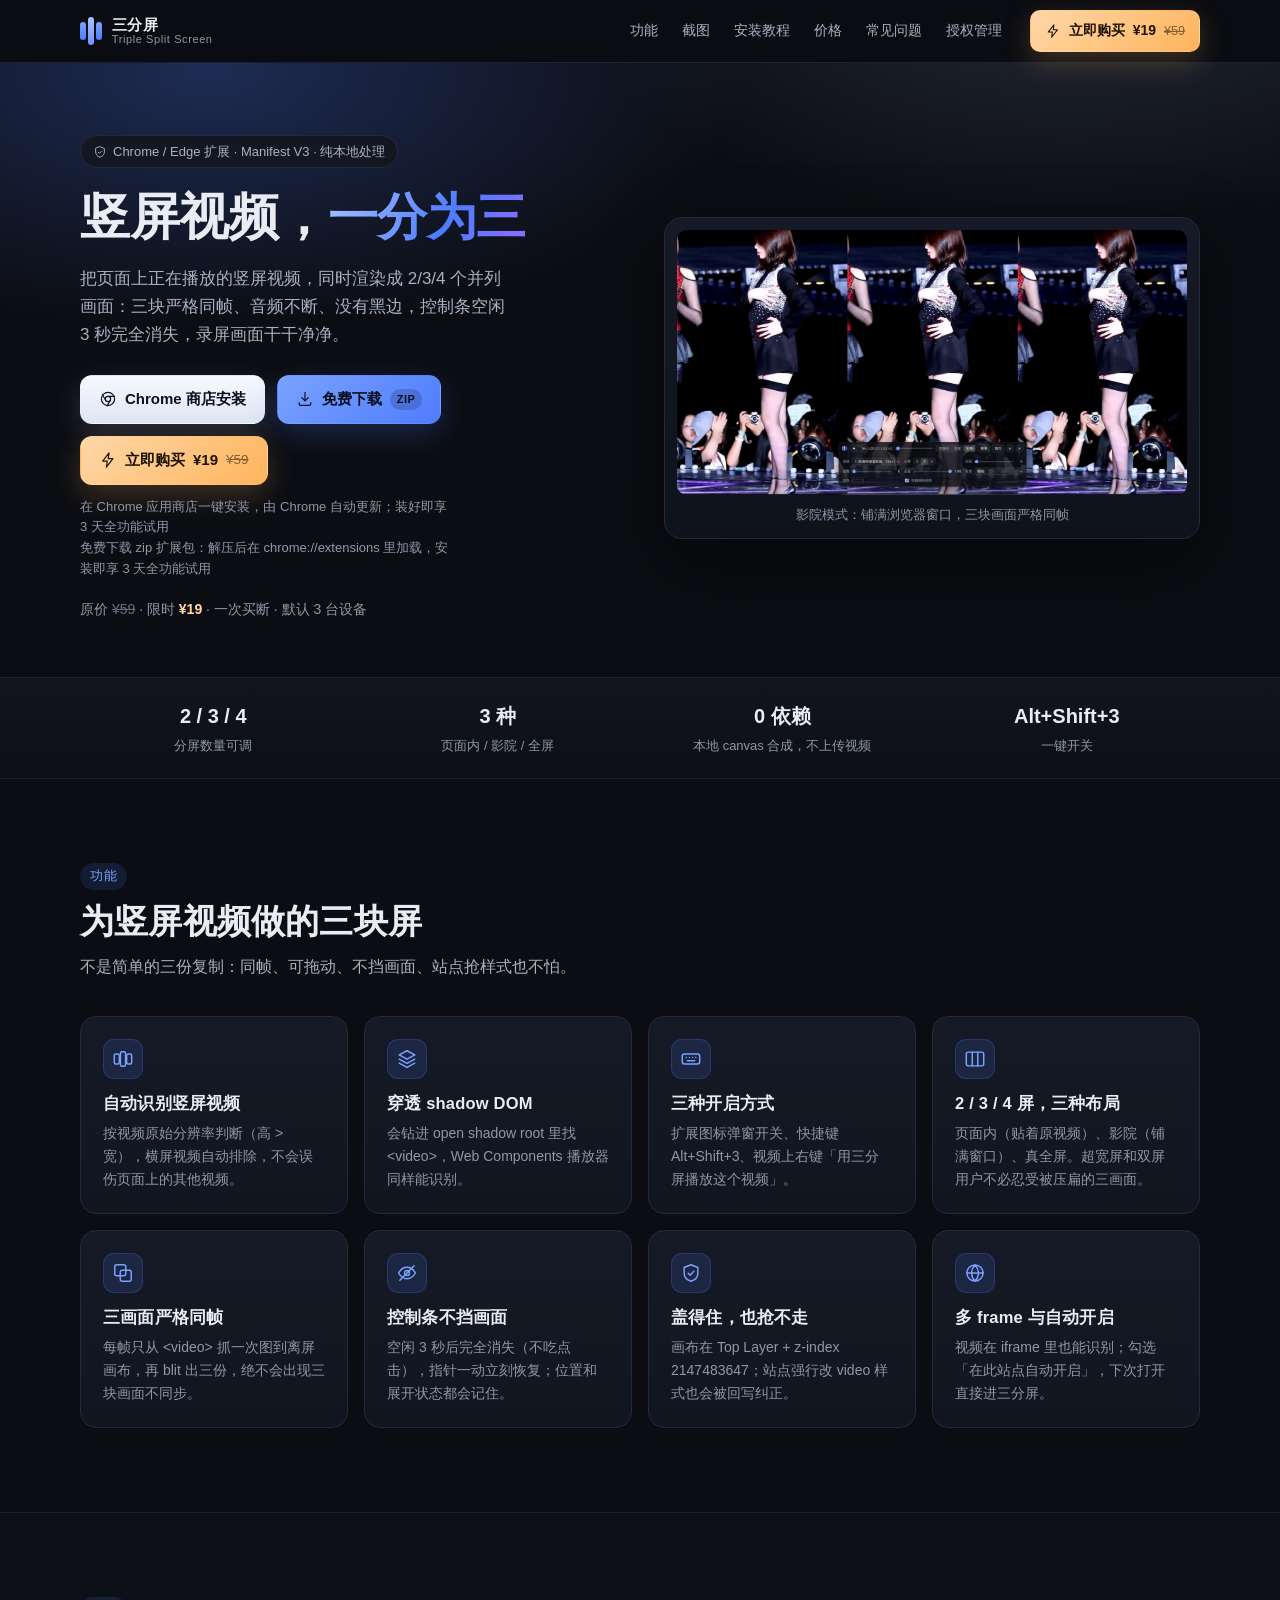
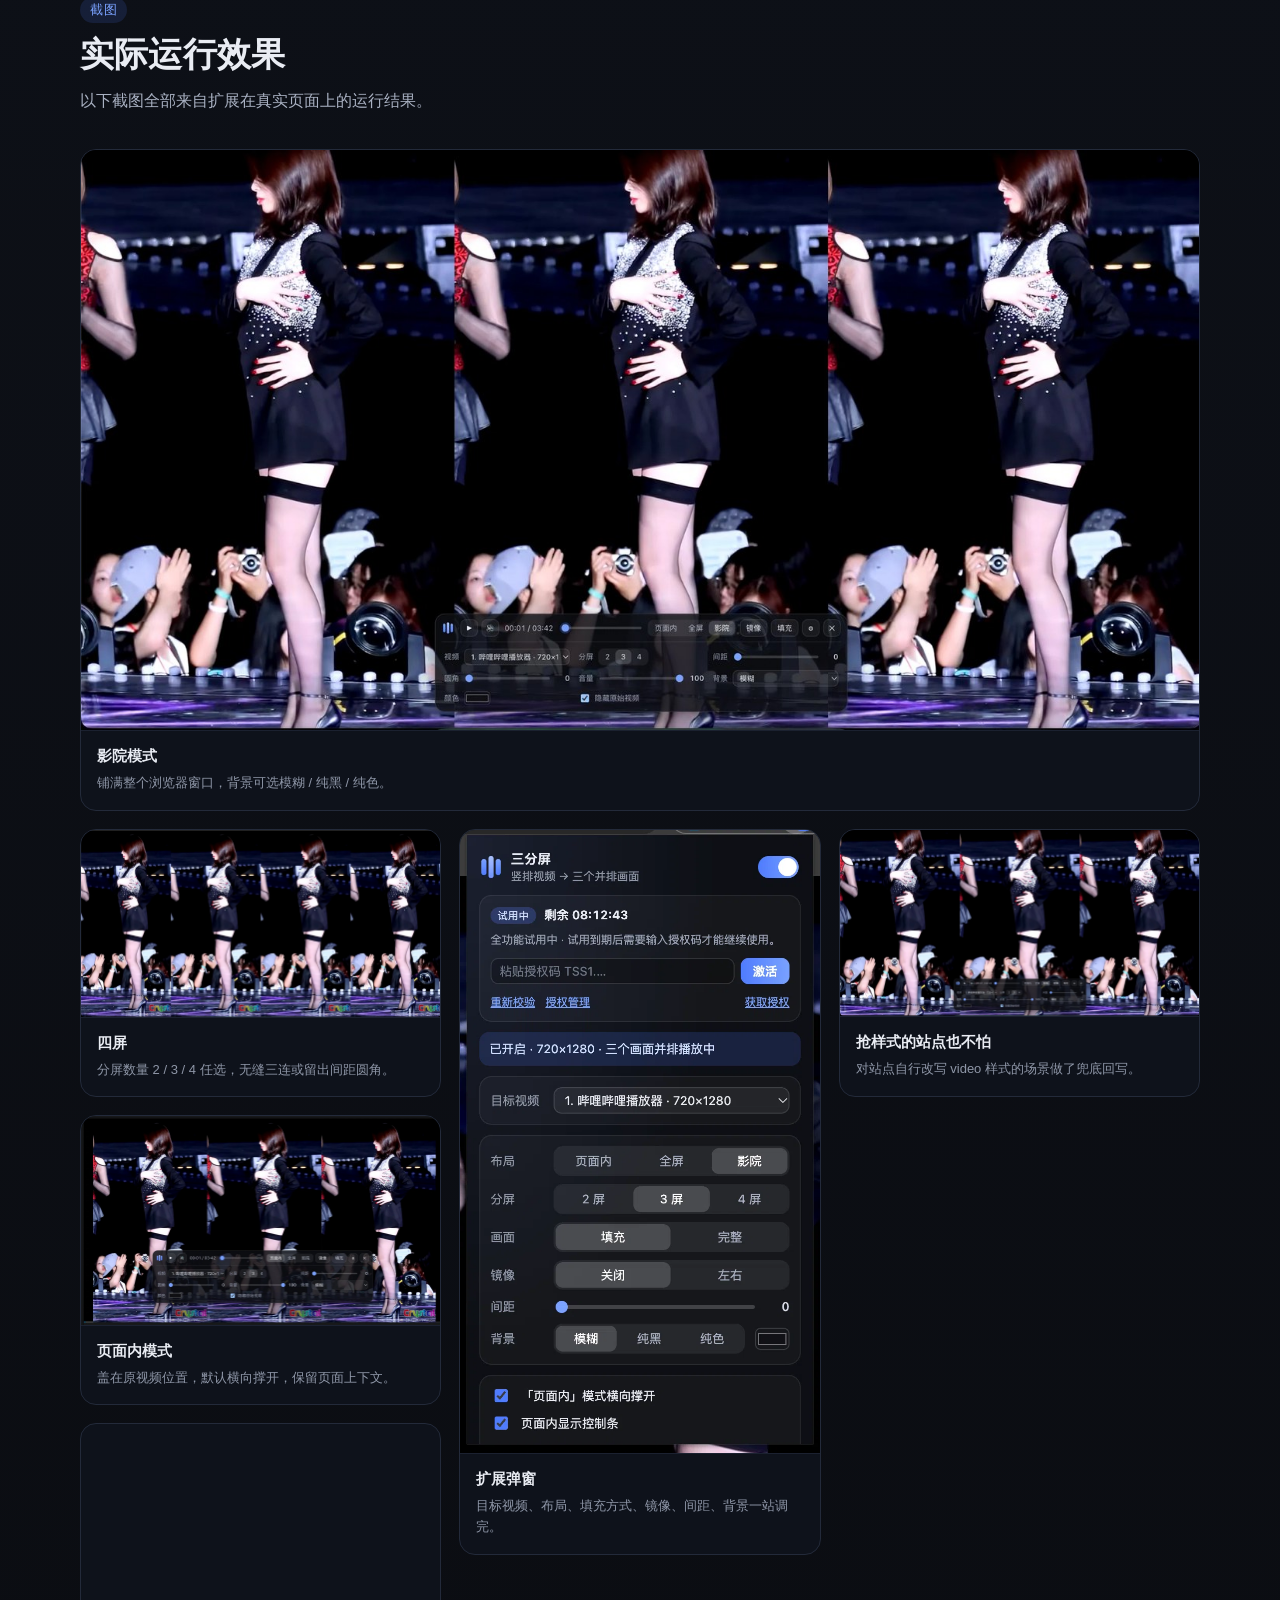
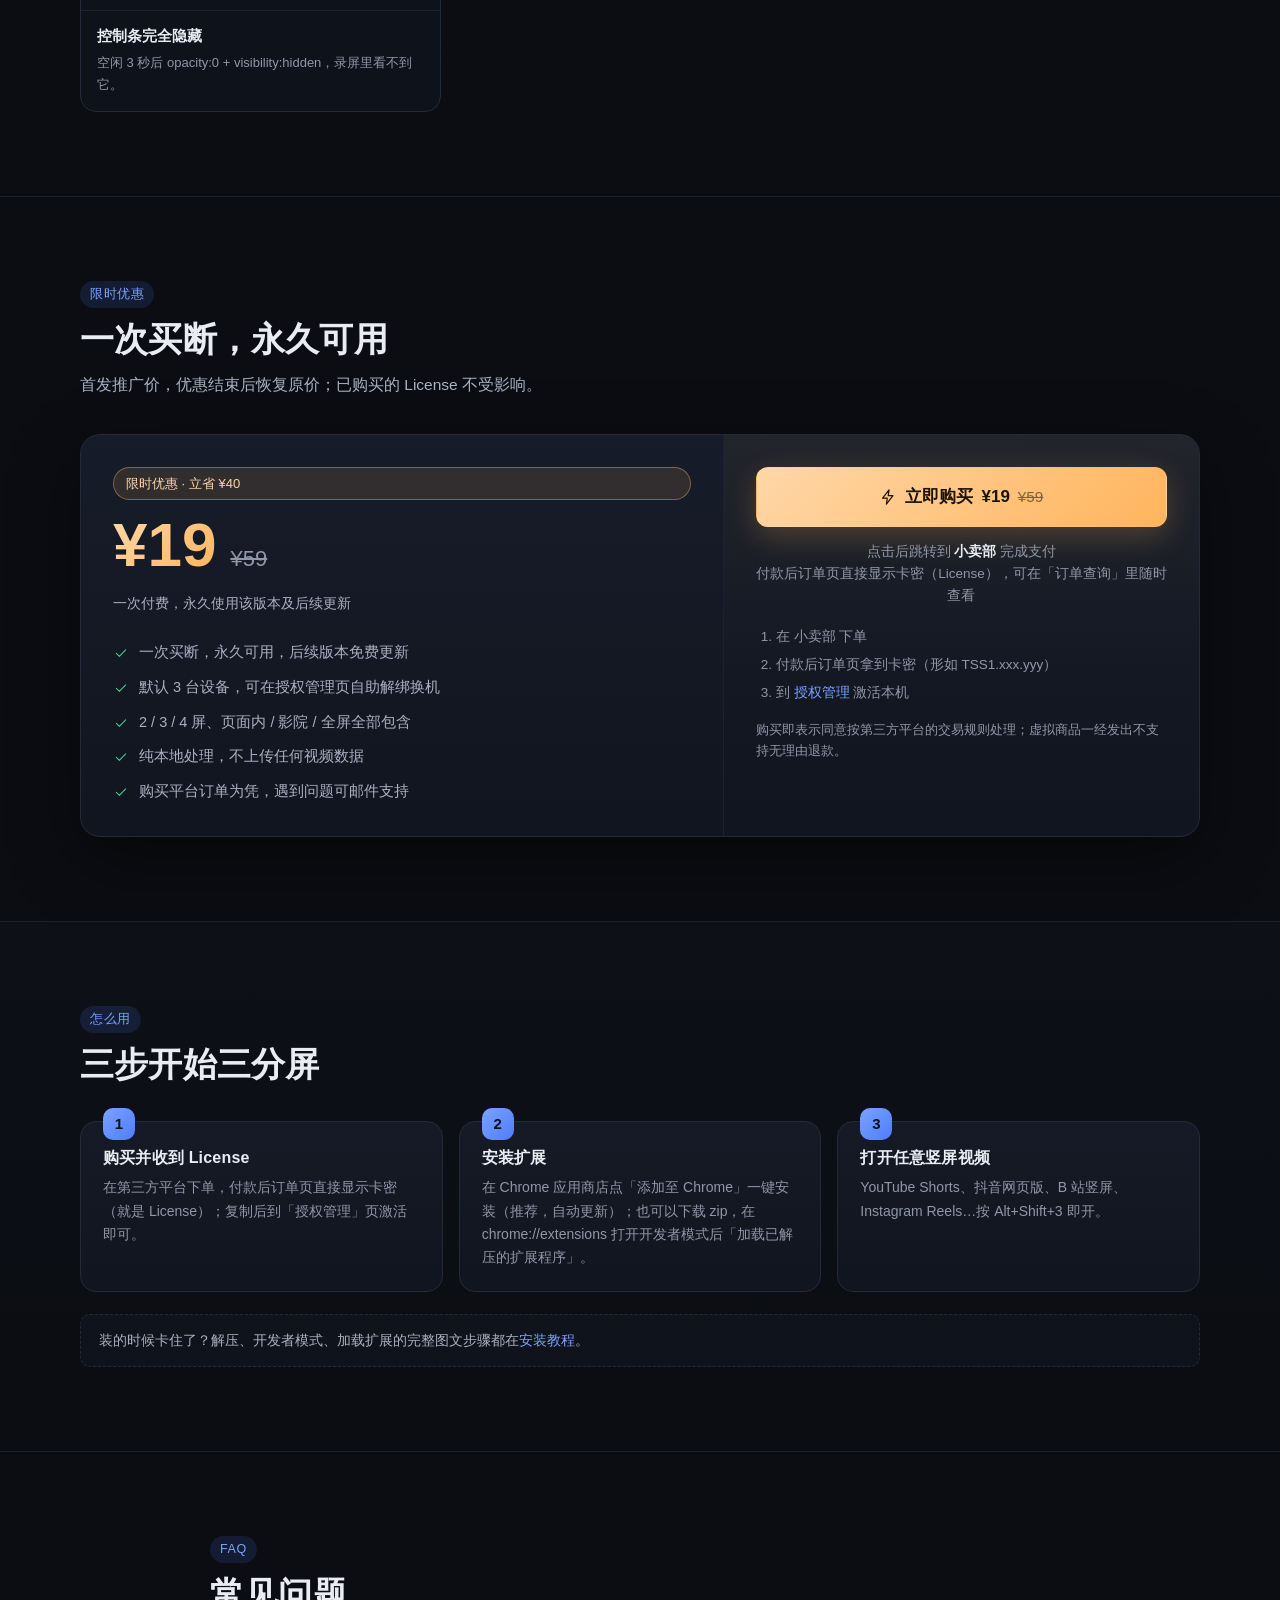
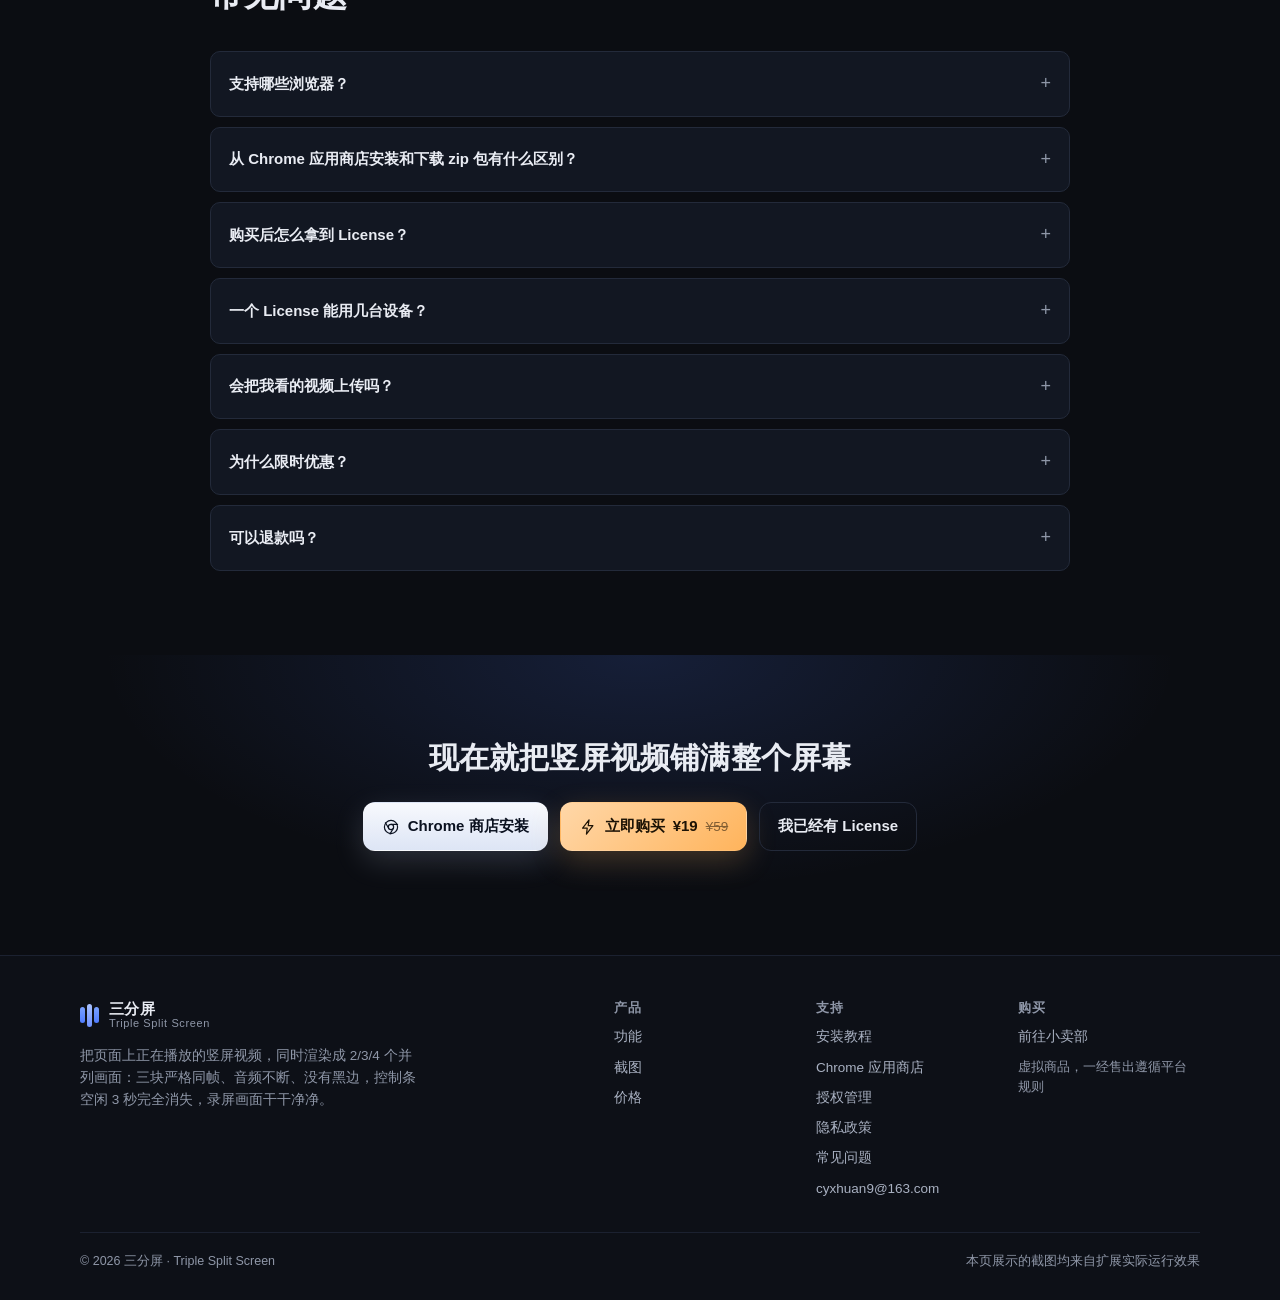
==== commit 76554ede: "site: publish 2026-10-31T16:26:17.997Z" ====
--- a/index.html
+++ b/index.html
@@ -1 +1 @@
-<!DOCTYPE html><html lang="zh-CN"><head><meta charset="utf-8"/><meta name="viewport" content="width=device-width, initial-scale=1"/><title>三分屏 · Triple Split Screen · 竖屏视频，一分为三 · 限时 ¥19</title><meta name="description" content="把页面上正在播放的竖屏视频，同时渲染成 2/3/4 个并列画面：三块严格同帧、音频不断、没有黑边，控制条空闲 3 秒完全消失，录屏画面干干净净。"/><meta name="theme-color" content="#0d0f14"/><link rel="icon" type="image/png" href="/icon/32.png"/><link rel="apple-touch-icon" href="/icon/128.png"/><meta property="og:type" content="website"/><meta property="og:site_name" content="三分屏 · Triple Split Screen"/><meta property="og:title" content="三分屏 · Triple Split Screen · 竖屏视频，一分为三 · 限时 ¥19"/><meta property="og:description" content="把页面上正在播放的竖屏视频，同时渲染成 2/3/4 个并列画面：三块严格同帧、音频不断、没有黑边，控制条空闲 3 秒完全消失，录屏画面干干净净。"/><meta property="og:image" content="https://splitvideo.de5.net/img/preview-theater.jpg"/><meta property="og:url" content="https://splitvideo.de5.net"/><meta name="twitter:card" content="summary_large_image"/><link href="/static/style-DWQX859c.css" rel="stylesheet"/></head><body><div class="page"><header class="site-header"><div class="wrap header-inner"><a class="brand" href="/"><span class="logo" style="--logo-scale:1.1818181818181819" aria-hidden="true"><i></i><i></i><i></i></span><span class="brand-text"><b>三分屏</b><small>Triple Split Screen</small></span></a><nav class="nav"><a href="/#features" class="nav-link">功能</a><a href="/#shots" class="nav-link">截图</a><a href="/install" class="nav-link">安装教程</a><a href="/#pricing" class="nav-link">价格</a><a href="/#faq" class="nav-link">常见问题</a><a href="/license" class="nav-link">授权管理</a></nav><a class="btn btn-buy btn-sm" href="https://xmbu.net/shop/item/2108430579741212673" target="_blank" rel="noopener noreferrer nofollow" data-platform="小卖部" title="前往小卖部购买"><svg width="16" height="16" viewBox="0 0 24 24" fill="none" stroke="currentColor" stroke-width="1.6" stroke-linecap="round" stroke-linejoin="round" aria-hidden="true" focusable="false"><path d="M13.4 2.6L4.8 13.6H11l-1.1 7.8 8.7-11.2H12.3z"></path></svg><span>立即购买</span><span class="btn-price">¥19</span><span class="btn-origin">¥59</span></a></div></header><main><section class="hero"><div class="hero-glow" aria-hidden="true"></div><div class="wrap hero-inner"><div class="hero-copy"><span class="badge"><svg width="14" height="14" viewBox="0 0 24 24" fill="none" stroke="currentColor" stroke-width="1.6" stroke-linecap="round" stroke-linejoin="round" aria-hidden="true" focusable="false"><path d="M12 3l7.5 3v6c0 4.2-3.1 7.6-7.5 9-4.4-1.4-7.5-4.8-7.5-9V6z"></path><path d="M9 12.3l2.1 2.1 4-4.2"></path></svg>Chrome / Edge 扩展 · Manifest V3 · 纯本地处理</span><h1>竖屏视频，<em>一分为三</em></h1><p class="lede">把页面上正在播放的竖屏视频，同时渲染成 2/3/4 个并列画面：三块严格同帧、音频不断、没有黑边，控制条空闲 3 秒完全消失，录屏画面干干净净。</p><div class="cta-row"><a class="btn btn-download" href="https://github.com/hojas/triple-split-screen-site/releases/latest/download/triple-split-screen-chrome.zip" target="_blank" rel="noopener noreferrer nofollow" data-source="GitHub Releases" title="从 GitHub Releases 免费下载扩展安装包"><svg width="18" height="18" viewBox="0 0 24 24" fill="none" stroke="currentColor" stroke-width="1.6" stroke-linecap="round" stroke-linejoin="round" aria-hidden="true" focusable="false"><path d="M12 3.4v11"></path><path d="M7.7 10.2L12 14.5l4.3-4.3"></path><path d="M4.2 16.8v1.6a2.2 2.2 0 0 0 2.2 2.2h11.2a2.2 2.2 0 0 0 2.2-2.2v-1.6"></path></svg><span>免费下载</span><span class="btn-meta">zip</span></a><a class="btn btn-buy" href="https://xmbu.net/shop/item/2108430579741212673" target="_blank" rel="noopener noreferrer nofollow" data-platform="小卖部" title="前往小卖部购买"><svg width="18" height="18" viewBox="0 0 24 24" fill="none" stroke="currentColor" stroke-width="1.6" stroke-linecap="round" stroke-linejoin="round" aria-hidden="true" focusable="false"><path d="M13.4 2.6L4.8 13.6H11l-1.1 7.8 8.7-11.2H12.3z"></path></svg><span>立即购买</span><span class="btn-price">¥19</span><span class="btn-origin">¥59</span></a><a class="btn btn-ghost" href="/license">授权管理</a></div><p class="cta-note">免费下载 zip 扩展包：解压后在 chrome://extensions 里加载，安装即享 3 天全功能试用</p><p class="trust">原价 <s>¥59</s> · 限时 <b>¥19</b> · 一次买断 · 默认 3 台设备</p></div><figure class="hero-shot"><a class="shot-link" href="https://www.bilibili.com/video/BV1hs411g74U/?vd_source=6557ce8a796f6ef1d17652c411033b82" target="_blank" rel="noopener noreferrer nofollow" title="在原视频页面观看（B 站）"><img src="/img/preview-theater.jpg" alt="影院模式下三个竖屏画面并排播放" decoding="async" width="1440" height="747"/></a><figcaption>影院模式：铺满浏览器窗口，三块画面严格同帧</figcaption></figure></div></section><section class="strip"><div class="wrap strip-inner"><div><b>2 / 3 / 4</b><span>分屏数量可调</span></div><div><b>3 种</b><span>页面内 / 影院 / 全屏</span></div><div><b>0 依赖</b><span>本地 canvas 合成，不上传视频</span></div><div><b>Alt+Shift+3</b><span>一键开关</span></div></div></section><section class="section" id="features"><div class="wrap"><div class="section-head"><span class="eyebrow">功能</span><h2>为竖屏视频做的三块屏</h2><p class="section-desc">不是简单的三份复制：同帧、可拖动、不挡画面、站点抢样式也不怕。</p></div><div class="feature-grid"><article class="card feature"><span class="feature-icon"><svg width="22" height="22" viewBox="0 0 24 24" fill="none" stroke="currentColor" stroke-width="1.6" stroke-linecap="round" stroke-linejoin="round" aria-hidden="true" focusable="false"><rect x="2.5" y="6.5" width="5.5" height="11" rx="1.6"></rect><rect x="9.25" y="4" width="5.5" height="16" rx="1.6"></rect><rect x="16" y="6.5" width="5.5" height="11" rx="1.6"></rect></svg></span><h3>自动识别竖屏视频</h3><p>按视频原始分辨率判断（高 &gt; 宽），横屏视频自动排除，不会误伤页面上的其他视频。</p></article><article class="card feature"><span class="feature-icon"><svg width="22" height="22" viewBox="0 0 24 24" fill="none" stroke="currentColor" stroke-width="1.6" stroke-linecap="round" stroke-linejoin="round" aria-hidden="true" focusable="false"><path d="M12 3l8.5 4.6L12 12.2 3.5 7.6z"></path><path d="M3.5 12.2l8.5 4.6 8.5-4.6"></path><path d="M3.5 16.6l8.5 4.6 8.5-4.6"></path></svg></span><h3>穿透 shadow DOM</h3><p>会钻进 open shadow root 里找 &lt;video&gt;，Web Components 播放器同样能识别。</p></article><article class="card feature"><span class="feature-icon"><svg width="22" height="22" viewBox="0 0 24 24" fill="none" stroke="currentColor" stroke-width="1.6" stroke-linecap="round" stroke-linejoin="round" aria-hidden="true" focusable="false"><rect x="2.5" y="6.5" width="19" height="11" rx="2.4"></rect><path d="M6.8 10.4h.01M10.3 10.4h.01M13.8 10.4h.01M17.3 10.4h.01M8 14h8"></path></svg></span><h3>三种开启方式</h3><p>扩展图标弹窗开关、快捷键 Alt+Shift+3、视频上右键「用三分屏播放这个视频」。</p></article><article class="card feature"><span class="feature-icon"><svg width="22" height="22" viewBox="0 0 24 24" fill="none" stroke="currentColor" stroke-width="1.6" stroke-linecap="round" stroke-linejoin="round" aria-hidden="true" focusable="false"><rect x="2.5" y="4.5" width="19" height="15" rx="2.2"></rect><path d="M9 4.5v15M15 4.5v15"></path></svg></span><h3>2 / 3 / 4 屏，三种布局</h3><p>页面内（贴着原视频）、影院（铺满窗口）、真全屏。超宽屏和双屏用户不必忍受被压扁的三画面。</p></article><article class="card feature"><span class="feature-icon"><svg width="22" height="22" viewBox="0 0 24 24" fill="none" stroke="currentColor" stroke-width="1.6" stroke-linecap="round" stroke-linejoin="round" aria-hidden="true" focusable="false"><rect x="3" y="3" width="12" height="12" rx="2.2"></rect><rect x="9" y="9" width="12" height="12" rx="2.2"></rect></svg></span><h3>三画面严格同帧</h3><p>每帧只从 &lt;video&gt; 抓一次图到离屏画布，再 blit 出三份，绝不会出现三块画面不同步。</p></article><article class="card feature"><span class="feature-icon"><svg width="22" height="22" viewBox="0 0 24 24" fill="none" stroke="currentColor" stroke-width="1.6" stroke-linecap="round" stroke-linejoin="round" aria-hidden="true" focusable="false"><path d="M2.8 12S6.4 5.8 12 5.8 21.2 12 21.2 12 17.6 18.2 12 18.2 2.8 12 2.8 12z"></path><circle cx="12" cy="12" r="2.7"></circle><path d="M4.2 19.8L19.8 4.2"></path></svg></span><h3>控制条不挡画面</h3><p>空闲 3 秒后完全消失（不吃点击），指针一动立刻恢复；位置和展开状态都会记住。</p></article><article class="card feature"><span class="feature-icon"><svg width="22" height="22" viewBox="0 0 24 24" fill="none" stroke="currentColor" stroke-width="1.6" stroke-linecap="round" stroke-linejoin="round" aria-hidden="true" focusable="false"><path d="M12 3l7.5 3v6c0 4.2-3.1 7.6-7.5 9-4.4-1.4-7.5-4.8-7.5-9V6z"></path><path d="M9 12.3l2.1 2.1 4-4.2"></path></svg></span><h3>盖得住，也抢不走</h3><p>画布在 Top Layer + z-index 2147483647；站点强行改 video 样式也会被回写纠正。</p></article><article class="card feature"><span class="feature-icon"><svg width="22" height="22" viewBox="0 0 24 24" fill="none" stroke="currentColor" stroke-width="1.6" stroke-linecap="round" stroke-linejoin="round" aria-hidden="true" focusable="false"><circle cx="12" cy="12" r="8.8"></circle><path d="M3.2 12h17.6"></path><path d="M12 3.2c2.5 2.6 3.8 5.6 3.8 8.8s-1.3 6.2-3.8 8.8c-2.5-2.6-3.8-5.6-3.8-8.8S9.5 5.8 12 3.2z"></path></svg></span><h3>多 frame 与自动开启</h3><p>视频在 iframe 里也能识别；勾选「在此站点自动开启」，下次打开直接进三分屏。</p></article></div></div></section><section class="section section-alt" id="shots"><div class="wrap"><div class="section-head"><span class="eyebrow">截图</span><h2>实际运行效果</h2><p class="section-desc">以下截图全部来自扩展在真实页面上的运行结果。</p></div><figure class="shot shot-feature"><a class="shot-link" href="https://www.bilibili.com/video/BV1hs411g74U/?vd_source=6557ce8a796f6ef1d17652c411033b82" target="_blank" rel="noopener noreferrer nofollow" title="在原视频页面观看（B 站）"><img src="/img/preview-theater.jpg" alt="影院模式" decoding="async"/></a><figcaption><b>影院模式</b><span>铺满整个浏览器窗口，背景可选模糊 / 纯黑 / 纯色。</span></figcaption></figure><div class="shot-grid"><figure class="shot"><a class="shot-link" href="https://www.bilibili.com/video/BV1hs411g74U/?vd_source=6557ce8a796f6ef1d17652c411033b82" target="_blank" rel="noopener noreferrer nofollow" title="在原视频页面观看（B 站）"><img src="/img/preview-4up.jpg" alt="四屏" loading="lazy" decoding="async"/></a><figcaption><b>四屏</b><span>分屏数量 2 / 3 / 4 任选，无缝三连或留出间距圆角。</span></figcaption></figure><figure class="shot"><a class="shot-link" href="https://www.bilibili.com/video/BV1hs411g74U/?vd_source=6557ce8a796f6ef1d17652c411033b82" target="_blank" rel="noopener noreferrer nofollow" title="在原视频页面观看（B 站）"><img src="/img/preview-inline.jpg" alt="页面内模式" loading="lazy" decoding="async"/></a><figcaption><b>页面内模式</b><span>盖在原视频位置，默认横向撑开，保留页面上下文。</span></figcaption></figure><figure class="shot"><a class="shot-link" href="https://www.bilibili.com/video/BV1hs411g74U/?vd_source=6557ce8a796f6ef1d17652c411033b82" target="_blank" rel="noopener noreferrer nofollow" title="在原视频页面观看（B 站）"><img src="/img/preview-panel-hidden.jpg" alt="控制条完全隐藏" loading="lazy" decoding="async"/></a><figcaption><b>控制条完全隐藏</b><span>空闲 3 秒后 opacity:0 + visibility:hidden，录屏里看不到它。</span></figcaption></figure><figure class="shot"><img src="/img/preview-popup.png" alt="扩展弹窗" loading="lazy" decoding="async"/><figcaption><b>扩展弹窗</b><span>目标视频、布局、填充方式、镜像、间距、背景一站调完。</span></figcaption></figure><figure class="shot"><a class="shot-link" href="https://www.bilibili.com/video/BV1hs411g74U/?vd_source=6557ce8a796f6ef1d17652c411033b82" target="_blank" rel="noopener noreferrer nofollow" title="在原视频页面观看（B 站）"><img src="/img/preview-theater.jpg" alt="抢样式的站点也不怕" loading="lazy" decoding="async"/></a><figcaption><b>抢样式的站点也不怕</b><span>对站点自行改写 video 样式的场景做了兜底回写。</span></figcaption></figure></div></div></section><section class="section" id="pricing"><div class="wrap"><div class="section-head"><span class="eyebrow">限时优惠</span><h2>一次买断，永久可用</h2><p class="section-desc">首发推广价，优惠结束后恢复原价；已购买的 License 不受影响。</p></div><div class="price-card"><div class="price-left"><div class="price-tag"><span class="badge badge-hot">限时优惠 · 立省 ¥40</span><div class="price-row"><span class="price-now">¥19</span><span class="price-was">¥59</span></div><p class="price-sub">一次付费，永久使用该版本及后续更新</p></div><ul class="price-list"><li><svg width="16" height="16" viewBox="0 0 24 24" fill="none" stroke="currentColor" stroke-width="1.6" stroke-linecap="round" stroke-linejoin="round" aria-hidden="true" focusable="false"><path d="M5 12.6l4.6 4.6L19 7.4"></path></svg><span>一次买断，永久可用，后续版本免费更新</span></li><li><svg width="16" height="16" viewBox="0 0 24 24" fill="none" stroke="currentColor" stroke-width="1.6" stroke-linecap="round" stroke-linejoin="round" aria-hidden="true" focusable="false"><path d="M5 12.6l4.6 4.6L19 7.4"></path></svg><span>默认 3 台设备，可在授权管理页自助解绑换机</span></li><li><svg width="16" height="16" viewBox="0 0 24 24" fill="none" stroke="currentColor" stroke-width="1.6" stroke-linecap="round" stroke-linejoin="round" aria-hidden="true" focusable="false"><path d="M5 12.6l4.6 4.6L19 7.4"></path></svg><span>2 / 3 / 4 屏、页面内 / 影院 / 全屏全部包含</span></li><li><svg width="16" height="16" viewBox="0 0 24 24" fill="none" stroke="currentColor" stroke-width="1.6" stroke-linecap="round" stroke-linejoin="round" aria-hidden="true" focusable="false"><path d="M5 12.6l4.6 4.6L19 7.4"></path></svg><span>纯本地处理，不上传任何视频数据</span></li><li><svg width="16" height="16" viewBox="0 0 24 24" fill="none" stroke="currentColor" stroke-width="1.6" stroke-linecap="round" stroke-linejoin="round" aria-hidden="true" focusable="false"><path d="M5 12.6l4.6 4.6L19 7.4"></path></svg><span>购买平台订单为凭，遇到问题可邮件支持</span></li></ul></div><div class="price-right"><a class="btn btn-buy btn-block" href="https://xmbu.net/shop/item/2108430579741212673" target="_blank" rel="noopener noreferrer nofollow" data-platform="小卖部" title="前往小卖部购买"><svg width="18" height="18" viewBox="0 0 24 24" fill="none" stroke="currentColor" stroke-width="1.6" stroke-linecap="round" stroke-linejoin="round" aria-hidden="true" focusable="false"><path d="M13.4 2.6L4.8 13.6H11l-1.1 7.8 8.7-11.2H12.3z"></path></svg><span>立即购买</span><span class="btn-price">¥19</span><span class="btn-origin">¥59</span></a><p class="price-note">点击后跳转到 <b>小卖部</b> 完成支付<br/>付款后订单页直接显示卡密（License），可在「订单查询」里随时查看</p><ol class="buy-steps"><li>在 小卖部 下单</li><li>付款后订单页拿到卡密（形如 TSS1.xxx.yyy）</li><li>到 <a href="/license">授权管理</a> 激活本机</li></ol><p class="muted small">购买即表示同意按第三方平台的交易规则处理；虚拟商品一经发出不支持无理由退款。</p></div></div></div></section><section class="section section-alt"><div class="wrap"><div class="section-head"><span class="eyebrow">怎么用</span><h2>三步开始三分屏</h2></div><div class="step-grid"><div class="card step"><span class="step-no">1</span><h3>购买并收到 License</h3><p>在第三方平台下单，付款后订单页直接显示卡密（就是 License）；复制后到「授权管理」页激活即可。</p></div><div class="card step"><span class="step-no">2</span><h3>安装扩展</h3><p>下载扩展安装包，在 chrome://extensions 打开开发者模式后「加载已解压的扩展程序」。</p></div><div class="card step"><span class="step-no">3</span><h3>打开任意竖屏视频</h3><p>YouTube Shorts、抖音网页版、B 站竖屏、Instagram Reels…按 Alt+Shift+3 即开。</p></div></div><p class="note-box">装的时候卡住了？解压、开发者模式、加载扩展的完整图文步骤都在<a href="/install">安装教程</a>。</p></div></section><section class="section" id="faq"><div class="wrap narrow"><div class="section-head"><span class="eyebrow">FAQ</span><h2>常见问题</h2></div><div class="faq"><details class="faq-item"><summary>支持哪些浏览器？</summary><p>Chrome / Edge 等 Chromium 内核浏览器（Manifest V3）。</p></details><details class="faq-item"><summary>购买后怎么拿到 License？</summary><p>付款后订单页会直接显示卡密（License），也可以在平台的「订单查询」里随时翻出来。拿到后到「授权管理」页粘贴即可查看状态、激活本机或解绑设备。</p></details><details class="faq-item"><summary>一个 License 能用几台设备？</summary><p>默认 3 台。换电脑或重装系统时，先在授权管理页解绑旧设备，再在新设备上激活即可。</p></details><details class="faq-item"><summary>会把我看的视频上传吗？</summary><p>不会。分屏完全在本地浏览器里用 canvas 完成，视频数据不上传。扩展只在授权校验时联网：首次启动登记试用、粘贴授权码激活，以及之后每 12 小时复核一次吊销 / 换机状态；只发送授权码、派生的本机设备码，以及一个随机的试用设备标识（存在授权服务域名的 Cookie 里，用于让试用不因重装而重置），不采集硬件信息。</p></details><details class="faq-item"><summary>为什么限时优惠？</summary><p>首发期推广价，优惠结束后恢复原价。已经购买的 License 不受影响。</p></details><details class="faq-item"><summary>可以退款吗？</summary><p>退款遵循第三方购买平台的规则；如遇无法解决的问题，也可以直接邮件联系我们。</p></details></div></div></section><section class="section final-cta"><div class="wrap narrow center"><h2>现在就把竖屏视频铺满整个屏幕</h2><div class="cta-row center"><a class="btn btn-buy" href="https://xmbu.net/shop/item/2108430579741212673" target="_blank" rel="noopener noreferrer nofollow" data-platform="小卖部" title="前往小卖部购买"><svg width="18" height="18" viewBox="0 0 24 24" fill="none" stroke="currentColor" stroke-width="1.6" stroke-linecap="round" stroke-linejoin="round" aria-hidden="true" focusable="false"><path d="M13.4 2.6L4.8 13.6H11l-1.1 7.8 8.7-11.2H12.3z"></path></svg><span>立即购买</span><span class="btn-price">¥19</span><span class="btn-origin">¥59</span></a><a class="btn btn-ghost" href="/license">我已经有 License</a></div></div></section></main><footer class="site-footer"><div class="wrap footer-inner"><div class="footer-brand"><div class="brand"><span class="logo" style="--logo-scale:1" aria-hidden="true"><i></i><i></i><i></i></span><span class="brand-text"><b>三分屏</b><small>Triple Split Screen</small></span></div><p class="muted">把页面上正在播放的竖屏视频，同时渲染成 2/3/4 个并列画面：三块严格同帧、音频不断、没有黑边，控制条空闲 3 秒完全消失，录屏画面干干净净。</p></div><div class="footer-cols"><div><h4>产品</h4><a href="/#features">功能</a><a href="/#shots">截图</a><a href="/#pricing">价格</a></div><div><h4>支持</h4><a href="/install">安装教程</a><a href="/license">授权管理</a><a href="/privacy">隐私政策</a><a href="/#faq">常见问题</a><a href="mailto:cyxhuan9@163.com">cyxhuan9@163.com</a></div><div><h4>购买</h4><a href="https://xmbu.net/shop/item/2108430579741212673" target="_blank" rel="noopener noreferrer nofollow">前往小卖部</a><span class="muted">虚拟商品，一经售出遵循平台规则</span></div></div></div><div class="wrap footer-bottom"><span>© 2026 三分屏 · Triple Split Screen</span><span class="muted">本页展示的截图均来自扩展实际运行效果</span></div></footer></div></body></html>+<!DOCTYPE html><html lang="zh-CN"><head><meta charset="utf-8"/><meta name="viewport" content="width=device-width, initial-scale=1"/><title>三分屏 · Triple Split Screen · 竖屏视频，一分为三 · 限时 ¥19</title><meta name="description" content="把页面上正在播放的竖屏视频，同时渲染成 2/3/4 个并列画面：三块严格同帧、音频不断、没有黑边，控制条空闲 3 秒完全消失，录屏画面干干净净。"/><meta name="theme-color" content="#0d0f14"/><link rel="icon" type="image/png" href="/icon/32.png"/><link rel="apple-touch-icon" href="/icon/128.png"/><meta property="og:type" content="website"/><meta property="og:site_name" content="三分屏 · Triple Split Screen"/><meta property="og:title" content="三分屏 · Triple Split Screen · 竖屏视频，一分为三 · 限时 ¥19"/><meta property="og:description" content="把页面上正在播放的竖屏视频，同时渲染成 2/3/4 个并列画面：三块严格同帧、音频不断、没有黑边，控制条空闲 3 秒完全消失，录屏画面干干净净。"/><meta property="og:image" content="https://splitvideo.de5.net/img/preview-theater.jpg"/><meta property="og:url" content="https://splitvideo.de5.net"/><meta name="twitter:card" content="summary_large_image"/><link href="/static/style-DU4nJGY_.css" rel="stylesheet"/></head><body><div class="page"><header class="site-header"><div class="wrap header-inner"><a class="brand" href="/"><span class="logo" style="--logo-scale:1.1818181818181819" aria-hidden="true"><i></i><i></i><i></i></span><span class="brand-text"><b>三分屏</b><small>Triple Split Screen</small></span></a><nav class="nav"><a href="/#features" class="nav-link">功能</a><a href="/#shots" class="nav-link">截图</a><a href="/install" class="nav-link">安装教程</a><a href="/#pricing" class="nav-link">价格</a><a href="/#faq" class="nav-link">常见问题</a><a href="/license" class="nav-link">授权管理</a></nav><a class="btn btn-buy btn-sm" href="https://xmbu.net/shop/item/2108430579741212673" target="_blank" rel="noopener noreferrer nofollow" data-platform="小卖部" title="前往小卖部购买"><svg width="16" height="16" viewBox="0 0 24 24" fill="none" stroke="currentColor" stroke-width="1.6" stroke-linecap="round" stroke-linejoin="round" aria-hidden="true" focusable="false"><path d="M13.4 2.6L4.8 13.6H11l-1.1 7.8 8.7-11.2H12.3z"></path></svg><span>立即购买</span><span class="btn-price">¥19</span><span class="btn-origin">¥59</span></a></div></header><main><section class="hero"><div class="hero-glow" aria-hidden="true"></div><div class="wrap hero-inner"><div class="hero-copy"><span class="badge"><svg width="14" height="14" viewBox="0 0 24 24" fill="none" stroke="currentColor" stroke-width="1.6" stroke-linecap="round" stroke-linejoin="round" aria-hidden="true" focusable="false"><path d="M12 3l7.5 3v6c0 4.2-3.1 7.6-7.5 9-4.4-1.4-7.5-4.8-7.5-9V6z"></path><path d="M9 12.3l2.1 2.1 4-4.2"></path></svg>Chrome / Edge 扩展 · Manifest V3 · 纯本地处理</span><h1>竖屏视频，<em>一分为三</em></h1><p class="lede">把页面上正在播放的竖屏视频，同时渲染成 2/3/4 个并列画面：三块严格同帧、音频不断、没有黑边，控制条空闲 3 秒完全消失，录屏画面干干净净。</p><div class="cta-row"><a class="btn btn-store" href="https://chromewebstore.google.com/detail/omcnhaognkioldcnpmaanpffjpndjnin" target="_blank" rel="noopener noreferrer" data-store="Chrome 应用商店" title="在Chrome 应用商店一键安装三分屏"><svg width="18" height="18" viewBox="0 0 24 24" fill="none" stroke="currentColor" stroke-width="1.6" stroke-linecap="round" stroke-linejoin="round" aria-hidden="true" focusable="false"><circle cx="12" cy="12" r="8.8"></circle><circle cx="12" cy="12" r="3.5"></circle><path d="M12 8.5h8.7"></path><path d="M8.9 13.7L4.6 6.4"></path><path d="M15.1 13.7l-4.3 7.5"></path></svg><span>Chrome 商店安装</span></a><a class="btn btn-download" href="https://github.com/hojas/triple-split-screen-site/releases/latest/download/triple-split-screen-chrome.zip" target="_blank" rel="noopener noreferrer nofollow" data-source="GitHub Releases" title="从 GitHub Releases 免费下载扩展安装包"><svg width="18" height="18" viewBox="0 0 24 24" fill="none" stroke="currentColor" stroke-width="1.6" stroke-linecap="round" stroke-linejoin="round" aria-hidden="true" focusable="false"><path d="M12 3.4v11"></path><path d="M7.7 10.2L12 14.5l4.3-4.3"></path><path d="M4.2 16.8v1.6a2.2 2.2 0 0 0 2.2 2.2h11.2a2.2 2.2 0 0 0 2.2-2.2v-1.6"></path></svg><span>免费下载</span><span class="btn-meta">zip</span></a><a class="btn btn-buy" href="https://xmbu.net/shop/item/2108430579741212673" target="_blank" rel="noopener noreferrer nofollow" data-platform="小卖部" title="前往小卖部购买"><svg width="18" height="18" viewBox="0 0 24 24" fill="none" stroke="currentColor" stroke-width="1.6" stroke-linecap="round" stroke-linejoin="round" aria-hidden="true" focusable="false"><path d="M13.4 2.6L4.8 13.6H11l-1.1 7.8 8.7-11.2H12.3z"></path></svg><span>立即购买</span><span class="btn-price">¥19</span><span class="btn-origin">¥59</span></a></div><p class="cta-note">在 Chrome 应用商店一键安装，由 Chrome 自动更新；装好即享 3 天全功能试用<br/>免费下载 zip 扩展包：解压后在 chrome://extensions 里加载，安装即享 3 天全功能试用</p><p class="trust">原价 <s>¥59</s> · 限时 <b>¥19</b> · 一次买断 · 默认 3 台设备</p></div><figure class="hero-shot"><a class="shot-link" href="https://www.bilibili.com/video/BV1hs411g74U/?vd_source=6557ce8a796f6ef1d17652c411033b82" target="_blank" rel="noopener noreferrer nofollow" title="在原视频页面观看（B 站）"><img src="/img/preview-theater.jpg" alt="影院模式下三个竖屏画面并排播放" decoding="async" width="1440" height="747"/></a><figcaption>影院模式：铺满浏览器窗口，三块画面严格同帧</figcaption></figure></div></section><section class="strip"><div class="wrap strip-inner"><div><b>2 / 3 / 4</b><span>分屏数量可调</span></div><div><b>3 种</b><span>页面内 / 影院 / 全屏</span></div><div><b>0 依赖</b><span>本地 canvas 合成，不上传视频</span></div><div><b>Alt+Shift+3</b><span>一键开关</span></div></div></section><section class="section" id="features"><div class="wrap"><div class="section-head"><span class="eyebrow">功能</span><h2>为竖屏视频做的三块屏</h2><p class="section-desc">不是简单的三份复制：同帧、可拖动、不挡画面、站点抢样式也不怕。</p></div><div class="feature-grid"><article class="card feature"><span class="feature-icon"><svg width="22" height="22" viewBox="0 0 24 24" fill="none" stroke="currentColor" stroke-width="1.6" stroke-linecap="round" stroke-linejoin="round" aria-hidden="true" focusable="false"><rect x="2.5" y="6.5" width="5.5" height="11" rx="1.6"></rect><rect x="9.25" y="4" width="5.5" height="16" rx="1.6"></rect><rect x="16" y="6.5" width="5.5" height="11" rx="1.6"></rect></svg></span><h3>自动识别竖屏视频</h3><p>按视频原始分辨率判断（高 &gt; 宽），横屏视频自动排除，不会误伤页面上的其他视频。</p></article><article class="card feature"><span class="feature-icon"><svg width="22" height="22" viewBox="0 0 24 24" fill="none" stroke="currentColor" stroke-width="1.6" stroke-linecap="round" stroke-linejoin="round" aria-hidden="true" focusable="false"><path d="M12 3l8.5 4.6L12 12.2 3.5 7.6z"></path><path d="M3.5 12.2l8.5 4.6 8.5-4.6"></path><path d="M3.5 16.6l8.5 4.6 8.5-4.6"></path></svg></span><h3>穿透 shadow DOM</h3><p>会钻进 open shadow root 里找 &lt;video&gt;，Web Components 播放器同样能识别。</p></article><article class="card feature"><span class="feature-icon"><svg width="22" height="22" viewBox="0 0 24 24" fill="none" stroke="currentColor" stroke-width="1.6" stroke-linecap="round" stroke-linejoin="round" aria-hidden="true" focusable="false"><rect x="2.5" y="6.5" width="19" height="11" rx="2.4"></rect><path d="M6.8 10.4h.01M10.3 10.4h.01M13.8 10.4h.01M17.3 10.4h.01M8 14h8"></path></svg></span><h3>三种开启方式</h3><p>扩展图标弹窗开关、快捷键 Alt+Shift+3、视频上右键「用三分屏播放这个视频」。</p></article><article class="card feature"><span class="feature-icon"><svg width="22" height="22" viewBox="0 0 24 24" fill="none" stroke="currentColor" stroke-width="1.6" stroke-linecap="round" stroke-linejoin="round" aria-hidden="true" focusable="false"><rect x="2.5" y="4.5" width="19" height="15" rx="2.2"></rect><path d="M9 4.5v15M15 4.5v15"></path></svg></span><h3>2 / 3 / 4 屏，三种布局</h3><p>页面内（贴着原视频）、影院（铺满窗口）、真全屏。超宽屏和双屏用户不必忍受被压扁的三画面。</p></article><article class="card feature"><span class="feature-icon"><svg width="22" height="22" viewBox="0 0 24 24" fill="none" stroke="currentColor" stroke-width="1.6" stroke-linecap="round" stroke-linejoin="round" aria-hidden="true" focusable="false"><rect x="3" y="3" width="12" height="12" rx="2.2"></rect><rect x="9" y="9" width="12" height="12" rx="2.2"></rect></svg></span><h3>三画面严格同帧</h3><p>每帧只从 &lt;video&gt; 抓一次图到离屏画布，再 blit 出三份，绝不会出现三块画面不同步。</p></article><article class="card feature"><span class="feature-icon"><svg width="22" height="22" viewBox="0 0 24 24" fill="none" stroke="currentColor" stroke-width="1.6" stroke-linecap="round" stroke-linejoin="round" aria-hidden="true" focusable="false"><path d="M2.8 12S6.4 5.8 12 5.8 21.2 12 21.2 12 17.6 18.2 12 18.2 2.8 12 2.8 12z"></path><circle cx="12" cy="12" r="2.7"></circle><path d="M4.2 19.8L19.8 4.2"></path></svg></span><h3>控制条不挡画面</h3><p>空闲 3 秒后完全消失（不吃点击），指针一动立刻恢复；位置和展开状态都会记住。</p></article><article class="card feature"><span class="feature-icon"><svg width="22" height="22" viewBox="0 0 24 24" fill="none" stroke="currentColor" stroke-width="1.6" stroke-linecap="round" stroke-linejoin="round" aria-hidden="true" focusable="false"><path d="M12 3l7.5 3v6c0 4.2-3.1 7.6-7.5 9-4.4-1.4-7.5-4.8-7.5-9V6z"></path><path d="M9 12.3l2.1 2.1 4-4.2"></path></svg></span><h3>盖得住，也抢不走</h3><p>画布在 Top Layer + z-index 2147483647；站点强行改 video 样式也会被回写纠正。</p></article><article class="card feature"><span class="feature-icon"><svg width="22" height="22" viewBox="0 0 24 24" fill="none" stroke="currentColor" stroke-width="1.6" stroke-linecap="round" stroke-linejoin="round" aria-hidden="true" focusable="false"><circle cx="12" cy="12" r="8.8"></circle><path d="M3.2 12h17.6"></path><path d="M12 3.2c2.5 2.6 3.8 5.6 3.8 8.8s-1.3 6.2-3.8 8.8c-2.5-2.6-3.8-5.6-3.8-8.8S9.5 5.8 12 3.2z"></path></svg></span><h3>多 frame 与自动开启</h3><p>视频在 iframe 里也能识别；勾选「在此站点自动开启」，下次打开直接进三分屏。</p></article></div></div></section><section class="section section-alt" id="shots"><div class="wrap"><div class="section-head"><span class="eyebrow">截图</span><h2>实际运行效果</h2><p class="section-desc">以下截图全部来自扩展在真实页面上的运行结果。</p></div><figure class="shot shot-feature"><a class="shot-link" href="https://www.bilibili.com/video/BV1hs411g74U/?vd_source=6557ce8a796f6ef1d17652c411033b82" target="_blank" rel="noopener noreferrer nofollow" title="在原视频页面观看（B 站）"><img src="/img/preview-theater.jpg" alt="影院模式" decoding="async"/></a><figcaption><b>影院模式</b><span>铺满整个浏览器窗口，背景可选模糊 / 纯黑 / 纯色。</span></figcaption></figure><div class="shot-grid"><figure class="shot"><a class="shot-link" href="https://www.bilibili.com/video/BV1hs411g74U/?vd_source=6557ce8a796f6ef1d17652c411033b82" target="_blank" rel="noopener noreferrer nofollow" title="在原视频页面观看（B 站）"><img src="/img/preview-4up.jpg" alt="四屏" loading="lazy" decoding="async"/></a><figcaption><b>四屏</b><span>分屏数量 2 / 3 / 4 任选，无缝三连或留出间距圆角。</span></figcaption></figure><figure class="shot"><a class="shot-link" href="https://www.bilibili.com/video/BV1hs411g74U/?vd_source=6557ce8a796f6ef1d17652c411033b82" target="_blank" rel="noopener noreferrer nofollow" title="在原视频页面观看（B 站）"><img src="/img/preview-inline.jpg" alt="页面内模式" loading="lazy" decoding="async"/></a><figcaption><b>页面内模式</b><span>盖在原视频位置，默认横向撑开，保留页面上下文。</span></figcaption></figure><figure class="shot"><a class="shot-link" href="https://www.bilibili.com/video/BV1hs411g74U/?vd_source=6557ce8a796f6ef1d17652c411033b82" target="_blank" rel="noopener noreferrer nofollow" title="在原视频页面观看（B 站）"><img src="/img/preview-panel-hidden.jpg" alt="控制条完全隐藏" loading="lazy" decoding="async"/></a><figcaption><b>控制条完全隐藏</b><span>空闲 3 秒后 opacity:0 + visibility:hidden，录屏里看不到它。</span></figcaption></figure><figure class="shot"><img src="/img/preview-popup.png" alt="扩展弹窗" loading="lazy" decoding="async"/><figcaption><b>扩展弹窗</b><span>目标视频、布局、填充方式、镜像、间距、背景一站调完。</span></figcaption></figure><figure class="shot"><a class="shot-link" href="https://www.bilibili.com/video/BV1hs411g74U/?vd_source=6557ce8a796f6ef1d17652c411033b82" target="_blank" rel="noopener noreferrer nofollow" title="在原视频页面观看（B 站）"><img src="/img/preview-theater.jpg" alt="抢样式的站点也不怕" loading="lazy" decoding="async"/></a><figcaption><b>抢样式的站点也不怕</b><span>对站点自行改写 video 样式的场景做了兜底回写。</span></figcaption></figure></div></div></section><section class="section" id="pricing"><div class="wrap"><div class="section-head"><span class="eyebrow">限时优惠</span><h2>一次买断，永久可用</h2><p class="section-desc">首发推广价，优惠结束后恢复原价；已购买的 License 不受影响。</p></div><div class="price-card"><div class="price-left"><div class="price-tag"><span class="badge badge-hot">限时优惠 · 立省 ¥40</span><div class="price-row"><span class="price-now">¥19</span><span class="price-was">¥59</span></div><p class="price-sub">一次付费，永久使用该版本及后续更新</p></div><ul class="price-list"><li><svg width="16" height="16" viewBox="0 0 24 24" fill="none" stroke="currentColor" stroke-width="1.6" stroke-linecap="round" stroke-linejoin="round" aria-hidden="true" focusable="false"><path d="M5 12.6l4.6 4.6L19 7.4"></path></svg><span>一次买断，永久可用，后续版本免费更新</span></li><li><svg width="16" height="16" viewBox="0 0 24 24" fill="none" stroke="currentColor" stroke-width="1.6" stroke-linecap="round" stroke-linejoin="round" aria-hidden="true" focusable="false"><path d="M5 12.6l4.6 4.6L19 7.4"></path></svg><span>默认 3 台设备，可在授权管理页自助解绑换机</span></li><li><svg width="16" height="16" viewBox="0 0 24 24" fill="none" stroke="currentColor" stroke-width="1.6" stroke-linecap="round" stroke-linejoin="round" aria-hidden="true" focusable="false"><path d="M5 12.6l4.6 4.6L19 7.4"></path></svg><span>2 / 3 / 4 屏、页面内 / 影院 / 全屏全部包含</span></li><li><svg width="16" height="16" viewBox="0 0 24 24" fill="none" stroke="currentColor" stroke-width="1.6" stroke-linecap="round" stroke-linejoin="round" aria-hidden="true" focusable="false"><path d="M5 12.6l4.6 4.6L19 7.4"></path></svg><span>纯本地处理，不上传任何视频数据</span></li><li><svg width="16" height="16" viewBox="0 0 24 24" fill="none" stroke="currentColor" stroke-width="1.6" stroke-linecap="round" stroke-linejoin="round" aria-hidden="true" focusable="false"><path d="M5 12.6l4.6 4.6L19 7.4"></path></svg><span>购买平台订单为凭，遇到问题可邮件支持</span></li></ul></div><div class="price-right"><a class="btn btn-buy btn-block" href="https://xmbu.net/shop/item/2108430579741212673" target="_blank" rel="noopener noreferrer nofollow" data-platform="小卖部" title="前往小卖部购买"><svg width="18" height="18" viewBox="0 0 24 24" fill="none" stroke="currentColor" stroke-width="1.6" stroke-linecap="round" stroke-linejoin="round" aria-hidden="true" focusable="false"><path d="M13.4 2.6L4.8 13.6H11l-1.1 7.8 8.7-11.2H12.3z"></path></svg><span>立即购买</span><span class="btn-price">¥19</span><span class="btn-origin">¥59</span></a><p class="price-note">点击后跳转到 <b>小卖部</b> 完成支付<br/>付款后订单页直接显示卡密（License），可在「订单查询」里随时查看</p><ol class="buy-steps"><li>在 小卖部 下单</li><li>付款后订单页拿到卡密（形如 TSS1.xxx.yyy）</li><li>到 <a href="/license">授权管理</a> 激活本机</li></ol><p class="muted small">购买即表示同意按第三方平台的交易规则处理；虚拟商品一经发出不支持无理由退款。</p></div></div></div></section><section class="section section-alt"><div class="wrap"><div class="section-head"><span class="eyebrow">怎么用</span><h2>三步开始三分屏</h2></div><div class="step-grid"><div class="card step"><span class="step-no">1</span><h3>购买并收到 License</h3><p>在第三方平台下单，付款后订单页直接显示卡密（就是 License）；复制后到「授权管理」页激活即可。</p></div><div class="card step"><span class="step-no">2</span><h3>安装扩展</h3><p>在 Chrome 应用商店点「添加至 Chrome」一键安装（推荐，自动更新）；也可以下载 zip，在 chrome://extensions 打开开发者模式后「加载已解压的扩展程序」。</p></div><div class="card step"><span class="step-no">3</span><h3>打开任意竖屏视频</h3><p>YouTube Shorts、抖音网页版、B 站竖屏、Instagram Reels…按 Alt+Shift+3 即开。</p></div></div><p class="note-box">装的时候卡住了？解压、开发者模式、加载扩展的完整图文步骤都在<a href="/install">安装教程</a>。</p></div></section><section class="section" id="faq"><div class="wrap narrow"><div class="section-head"><span class="eyebrow">FAQ</span><h2>常见问题</h2></div><div class="faq"><details class="faq-item"><summary>支持哪些浏览器？</summary><p>Chrome / Edge 等 Chromium 内核浏览器（Manifest V3）。扩展已上架 Chrome 应用商店，Edge 也能直接从这个商店安装。</p></details><details class="faq-item"><summary>从 Chrome 应用商店安装和下载 zip 包有什么区别？</summary><p>商店版一键安装、由 Chrome 自动更新，适合绝大多数人；zip 包适合公司网络装不了商店、需要离线安装，或想固定某个版本的情况。两种装法的功能、3 天试用和授权码完全通用，换装法不用重新购买。</p></details><details class="faq-item"><summary>购买后怎么拿到 License？</summary><p>付款后订单页会直接显示卡密（License），也可以在平台的「订单查询」里随时翻出来。拿到后到「授权管理」页粘贴即可查看状态、激活本机或解绑设备。</p></details><details class="faq-item"><summary>一个 License 能用几台设备？</summary><p>默认 3 台。换电脑或重装系统时，先在授权管理页解绑旧设备，再在新设备上激活即可。</p></details><details class="faq-item"><summary>会把我看的视频上传吗？</summary><p>不会。分屏完全在本地浏览器里用 canvas 完成，视频数据不上传。扩展只在授权校验时联网：首次启动登记试用、粘贴授权码激活，以及之后每 12 小时复核一次吊销 / 换机状态；只发送授权码、派生的本机设备码，以及一个随机的试用设备标识（存在授权服务域名的 Cookie 里，用于让试用不因重装而重置），不采集硬件信息。</p></details><details class="faq-item"><summary>为什么限时优惠？</summary><p>首发期推广价，优惠结束后恢复原价。已经购买的 License 不受影响。</p></details><details class="faq-item"><summary>可以退款吗？</summary><p>退款遵循第三方购买平台的规则；如遇无法解决的问题，也可以直接邮件联系我们。</p></details></div></div></section><section class="section final-cta"><div class="wrap narrow center"><h2>现在就把竖屏视频铺满整个屏幕</h2><div class="cta-row center"><a class="btn btn-store" href="https://chromewebstore.google.com/detail/omcnhaognkioldcnpmaanpffjpndjnin" target="_blank" rel="noopener noreferrer" data-store="Chrome 应用商店" title="在Chrome 应用商店一键安装三分屏"><svg width="18" height="18" viewBox="0 0 24 24" fill="none" stroke="currentColor" stroke-width="1.6" stroke-linecap="round" stroke-linejoin="round" aria-hidden="true" focusable="false"><circle cx="12" cy="12" r="8.8"></circle><circle cx="12" cy="12" r="3.5"></circle><path d="M12 8.5h8.7"></path><path d="M8.9 13.7L4.6 6.4"></path><path d="M15.1 13.7l-4.3 7.5"></path></svg><span>Chrome 商店安装</span></a><a class="btn btn-buy" href="https://xmbu.net/shop/item/2108430579741212673" target="_blank" rel="noopener noreferrer nofollow" data-platform="小卖部" title="前往小卖部购买"><svg width="18" height="18" viewBox="0 0 24 24" fill="none" stroke="currentColor" stroke-width="1.6" stroke-linecap="round" stroke-linejoin="round" aria-hidden="true" focusable="false"><path d="M13.4 2.6L4.8 13.6H11l-1.1 7.8 8.7-11.2H12.3z"></path></svg><span>立即购买</span><span class="btn-price">¥19</span><span class="btn-origin">¥59</span></a><a class="btn btn-ghost" href="/license">我已经有 License</a></div></div></section></main><footer class="site-footer"><div class="wrap footer-inner"><div class="footer-brand"><div class="brand"><span class="logo" style="--logo-scale:1" aria-hidden="true"><i></i><i></i><i></i></span><span class="brand-text"><b>三分屏</b><small>Triple Split Screen</small></span></div><p class="muted">把页面上正在播放的竖屏视频，同时渲染成 2/3/4 个并列画面：三块严格同帧、音频不断、没有黑边，控制条空闲 3 秒完全消失，录屏画面干干净净。</p></div><div class="footer-cols"><div><h4>产品</h4><a href="/#features">功能</a><a href="/#shots">截图</a><a href="/#pricing">价格</a></div><div><h4>支持</h4><a href="/install">安装教程</a><a href="https://chromewebstore.google.com/detail/omcnhaognkioldcnpmaanpffjpndjnin" target="_blank" rel="noopener noreferrer">Chrome 应用商店</a><a href="/license">授权管理</a><a href="/privacy">隐私政策</a><a href="/#faq">常见问题</a><a href="mailto:cyxhuan9@163.com">cyxhuan9@163.com</a></div><div><h4>购买</h4><a href="https://xmbu.net/shop/item/2108430579741212673" target="_blank" rel="noopener noreferrer nofollow">前往小卖部</a><span class="muted">虚拟商品，一经售出遵循平台规则</span></div></div></div><div class="wrap footer-bottom"><span>© 2026 三分屏 · Triple Split Screen</span><span class="muted">本页展示的截图均来自扩展实际运行效果</span></div></footer></div></body></html>
--- a/static/style-DU4nJGY_.css
+++ b/static/style-DU4nJGY_.css
@@ -0,0 +1 @@
+:root{color-scheme:dark;--bg: #0b0d12;--bg-soft: #0d1017;--panel: #141824;--panel-2: #10131c;--line: #232a3a;--line-soft: #1b2130;--text: #e9ecf3;--muted: #8f97a8;--muted-2: #a9b1c2;--accent: #4f7cff;--accent-2: #7aa2ff;--accent-3: #a9c2ff;--warm: #ffd7a8;--warm-2: #ffb45c;--ok: #3ecf8e;--warn: #f5a623;--err: #ff6b6b;--radius: 16px;--radius-sm: 10px;--shadow: 0 24px 70px rgba(0, 0, 0, .45);--maxw: 1120px;--font: -apple-system, BlinkMacSystemFont, "Segoe UI", "PingFang SC", "Hiragino Sans GB", "Microsoft YaHei", sans-serif;--mono: ui-monospace, SFMono-Regular, Menlo, Consolas, monospace}*{box-sizing:border-box}html{scroll-behavior:smooth;scroll-padding-top:80px}body{margin:0;background:var(--bg);color:var(--text);font-family:var(--font);font-size:15px;line-height:1.65;-webkit-font-smoothing:antialiased}a{color:var(--accent-2);text-decoration:none}a:hover{color:var(--accent-3)}h1,h2,h3,h4{margin:0;line-height:1.25;letter-spacing:.2px}p{margin:0}img{max-width:100%;display:block}code{font-family:var(--mono);font-size:.86em;background:#0c0f16;border:1px solid var(--line-soft);border-radius:6px;padding:1px 6px}.wrap{width:min(100% - 40px,var(--maxw));margin-inline:auto}.wrap.narrow{width:min(100% - 40px,860px)}.muted{color:var(--muted)}.small{font-size:13px}.ok-text{color:var(--ok)}.center{text-align:center}.site-header{position:sticky;top:0;z-index:30;-webkit-backdrop-filter:blur(14px);backdrop-filter:blur(14px);background:#0b0d12c7;border-bottom:1px solid var(--line-soft)}.header-inner{display:flex;align-items:center;gap:18px;height:62px}.brand{display:inline-flex;align-items:center;gap:10px;color:var(--text)}.brand:hover{color:var(--text)}.brand-text{display:flex;flex-direction:column;line-height:1.15}.brand-text b{font-size:15px;letter-spacing:.4px}.brand-text small{color:var(--muted);font-size:11px;letter-spacing:.6px}.logo{display:inline-flex;align-items:center;gap:2px;--logo-scale: 1}.logo i{display:block;width:calc(5px * var(--logo-scale));height:calc(16px * var(--logo-scale));border-radius:calc(3px * var(--logo-scale));background:linear-gradient(180deg,#7aa2ff,#4f7cff)}.logo i:nth-child(2){height:calc(23px * var(--logo-scale));background:linear-gradient(180deg,#a9c2ff,#6f92ff)}.nav{display:flex;align-items:center;gap:4px;margin-left:auto}.nav-link{color:var(--muted-2);padding:6px 10px;border-radius:8px;font-size:14px;white-space:nowrap}.nav-link:hover{color:var(--text);background:#161b27}.nav-link.is-active{color:var(--text)}.btn{display:inline-flex;align-items:center;justify-content:center;gap:8px;padding:11px 18px;border-radius:12px;border:1px solid var(--line);background:#161b27;color:var(--text);font-family:inherit;font-size:15px;font-weight:600;cursor:pointer;transition:transform .15s ease,box-shadow .15s ease,background .15s ease,border-color .15s ease;white-space:nowrap}.btn:hover{transform:translateY(-1px);border-color:#33405a;color:var(--text)}.btn:disabled{opacity:.55;cursor:not-allowed;transform:none}.btn-primary{background:linear-gradient(135deg,var(--accent-2),var(--accent));border-color:transparent;color:#08101f}.btn-ghost{background:transparent}.btn-sm{padding:8px 14px;font-size:14px;border-radius:10px}.btn-xs{padding:3px 8px;font-size:12px;border-radius:7px;font-weight:500}.btn-block{width:100%;padding:15px 20px;font-size:17px}.btn-buy{background:linear-gradient(135deg,var(--warm),var(--warm-2));border-color:transparent;color:#1d1305;box-shadow:0 10px 30px #ffb45c38}.btn-buy:hover{color:#1d1305;box-shadow:0 14px 36px #ffb45c57;border-color:transparent}.btn-price{font-weight:800}.btn-download{background:linear-gradient(135deg,var(--accent-2),var(--accent));border-color:transparent;color:#08101f;box-shadow:0 10px 30px #4f7cff3d}.btn-download:hover{color:#08101f;border-color:transparent;box-shadow:0 14px 36px #4f7cff57}.btn-store{background:linear-gradient(180deg,#f7f9fd,#dde5f5);border-color:transparent;color:#0b1220;box-shadow:0 10px 30px #d6e2ff29}.btn-store:hover{color:#0b1220;border-color:transparent;box-shadow:0 14px 36px #d6e2ff4d}.btn-meta{padding:1px 7px;border-radius:999px;background:#08101f2e;font-size:11px;font-weight:700;letter-spacing:.4px;text-transform:uppercase}.btn-origin{text-decoration:line-through;opacity:.55;font-weight:500;font-size:.9em}.badge{display:inline-flex;align-items:center;gap:6px;padding:5px 12px;border-radius:999px;border:1px solid var(--line);background:#121722;color:var(--muted-2);font-size:13px}.badge-hot{border-color:#ffb45c66;background:#ffb45c1f;color:var(--warm)}.badge-store{border-color:#4f7cff66;background:#4f7cff1f;color:var(--accent-3)}.hero{position:relative;overflow:hidden;padding:72px 0 56px}.hero-glow{position:absolute;inset:-240px -10% auto;height:620px;background:radial-gradient(50% 60% at 22% 40%,rgba(79,124,255,.28),transparent 70%),radial-gradient(46% 58% at 78% 24%,rgba(169,194,255,.16),transparent 72%);pointer-events:none}.hero-inner{position:relative;display:grid;grid-template-columns:minmax(0,1fr) minmax(0,1fr);gap:48px;align-items:center}.hero-copy h1{margin:18px 0 16px;font-size:clamp(32px,4.4vw,50px);font-weight:800;letter-spacing:-.5px;text-wrap:balance}.hero-copy h1 em{font-style:normal;white-space:nowrap;background:linear-gradient(120deg,var(--accent-3),var(--accent) 60%,#8f6bff);-webkit-background-clip:text;background-clip:text;color:transparent}.lede{color:var(--muted-2);font-size:17px;max-width:46ch}.cta-row{display:flex;flex-wrap:wrap;gap:12px;margin-top:26px}.cta-row.center{justify-content:center}.cta-note{margin-top:12px;color:var(--muted);font-size:13px;line-height:1.6;max-width:52ch}.trust{margin-top:18px;color:var(--muted);font-size:14px}.trust b{color:var(--warm)}.trust s{opacity:.7}.hero-shot{margin:0;border-radius:18px;border:1px solid var(--line);background:linear-gradient(180deg,#151a26,#0e121b);padding:12px;box-shadow:var(--shadow)}.hero-shot img{width:100%;height:auto;border-radius:10px;background:#000}.hero-shot figcaption{margin-top:10px;color:var(--muted);font-size:12.5px;text-align:center}.strip{border-top:1px solid var(--line-soft);border-bottom:1px solid var(--line-soft);background:linear-gradient(180deg,#141824b3,#0d1017b3)}.strip-inner{display:grid;grid-template-columns:repeat(4,1fr);gap:18px;padding:22px 0}.strip-inner>div{display:flex;flex-direction:column;gap:2px;text-align:center}.strip-inner b{font-size:20px;color:var(--text)}.strip-inner span{color:var(--muted);font-size:13px}.section{padding:84px 0}.section-alt{background:linear-gradient(180deg,var(--bg-soft),var(--bg));border-top:1px solid var(--line-soft);border-bottom:1px solid var(--line-soft)}.section-head{max-width:720px;margin-bottom:36px}.eyebrow{display:inline-block;margin-bottom:10px;padding:3px 10px;border-radius:999px;background:#4f7cff24;color:var(--accent-2);font-size:12.5px;letter-spacing:.6px}.section-head h2{font-size:clamp(24px,3.4vw,34px);font-weight:750}.section-desc{margin-top:12px;color:var(--muted-2);font-size:15.5px}.card{background:linear-gradient(180deg,#151a26,#11151f);border:1px solid var(--line);border-radius:var(--radius);padding:22px}.feature-grid{display:grid;grid-template-columns:repeat(auto-fill,minmax(248px,1fr));gap:16px}.feature h3{margin:14px 0 8px;font-size:16.5px}.feature p{color:var(--muted);font-size:14px}.feature-icon{display:inline-flex;align-items:center;justify-content:center;width:40px;height:40px;border-radius:11px;background:#4f7cff24;color:var(--accent-2);border:1px solid rgba(79,124,255,.22)}.shot-grid{columns:3 300px;column-gap:18px;margin-top:18px}.shot-feature{margin-bottom:0}.shot{margin:0 0 18px;break-inside:avoid;border:1px solid var(--line);border-radius:var(--radius);overflow:hidden;background:#0e121b;transition:border-color .2s ease,transform .2s ease}.shot:hover{border-color:#33405a;transform:translateY(-2px)}.shot img{width:100%;height:auto;border-bottom:1px solid var(--line-soft)}.shot figcaption{display:flex;flex-direction:column;gap:3px;padding:14px 16px 16px}.shot figcaption b{font-size:14.5px}.shot figcaption span{color:var(--muted);font-size:13px}.shot-link{position:relative;display:block;line-height:0}.shot-link img{transition:filter .15s ease}.shot-link:hover img{filter:brightness(1.08)}.shot-link:after{content:"看原视频 ↗";position:absolute;right:10px;bottom:10px;padding:4px 10px;border-radius:999px;border:1px solid var(--line);background:#08101fd1;color:var(--text);font-size:12px;line-height:1.6;opacity:0;transition:opacity .15s ease;pointer-events:none}.shot-link:hover:after,.shot-link:focus-visible:after{opacity:1}.price-card{display:grid;grid-template-columns:minmax(0,1.15fr) minmax(0,.85fr);gap:0;border:1px solid var(--line);border-radius:20px;overflow:hidden;background:linear-gradient(180deg,#161c29,#11151f);box-shadow:var(--shadow)}.price-left{padding:32px;border-right:1px solid var(--line-soft)}.price-right{padding:32px;background:linear-gradient(180deg,rgba(255,180,92,.06),transparent 60%);display:flex;flex-direction:column;gap:14px}.price-tag{display:flex;flex-direction:column;gap:14px}.price-row{display:flex;align-items:baseline;gap:14px}.price-now{font-size:clamp(44px,7vw,62px);font-weight:850;line-height:1;background:linear-gradient(135deg,var(--warm),var(--warm-2));-webkit-background-clip:text;background-clip:text;color:transparent}.price-was{font-size:22px;color:var(--muted);text-decoration:line-through}.price-sub{color:var(--muted-2);font-size:14px}.price-list{list-style:none;margin:26px 0 0;padding:0;display:grid;gap:11px}.price-list li{display:flex;align-items:flex-start;gap:10px;color:var(--muted-2);font-size:14.5px}.price-list svg{color:var(--ok);flex:none;margin-top:4px}.price-note{color:var(--muted);font-size:13.5px;text-align:center}.price-note b{color:var(--text)}.buy-steps{margin:4px 0 0;padding-left:20px;color:var(--muted);font-size:13.5px;display:grid;gap:6px}.buy-steps a{color:var(--accent-2)}.step-grid{display:grid;grid-template-columns:repeat(auto-fit,minmax(260px,1fr));gap:16px}.step{position:relative;padding-top:26px}.step-no{position:absolute;top:-14px;left:22px;width:32px;height:32px;display:inline-flex;align-items:center;justify-content:center;border-radius:10px;background:linear-gradient(135deg,var(--accent-2),var(--accent));color:#08101f;font-weight:800}.step h3{font-size:16px;margin-bottom:8px}.step p{color:var(--muted);font-size:14px}.install-head{padding-bottom:56px}.install-head .cta-note{margin-top:14px}.cta-note+.cta-note{margin-top:4px}.store-card{padding:28px;border-color:#4f7cff52;background:linear-gradient(180deg,#4f7cff17,#11151f9e)}.store-card h2{margin:14px 0 10px;font-size:clamp(22px,3vw,28px)}.store-card .cta-row{margin-top:20px}.install-steps{list-style:none;margin:0;padding:0;display:grid;gap:16px}.install-step{display:grid;grid-template-columns:36px minmax(0,1fr);gap:18px;align-items:start;padding:24px}.install-step-no{display:inline-flex;align-items:center;justify-content:center;width:36px;height:36px;border-radius:12px;background:linear-gradient(135deg,var(--accent-2),var(--accent));color:#08101f;font-size:16px;font-weight:800}.install-step-body h3{font-size:17px;margin-bottom:8px}.install-text{color:var(--muted-2);font-size:14.5px}.install-list{list-style:none;margin:12px 0 0;padding:0;display:grid;gap:8px}.install-list li{position:relative;padding-left:16px;color:var(--muted);font-size:13.5px}.install-list li:before{content:"";position:absolute;left:2px;top:9px;width:5px;height:5px;border-radius:50%;background:var(--accent-2)}.install-code{display:flex;align-items:center;gap:10px;flex-wrap:wrap;margin-top:14px}.install-code code{-webkit-user-select:all;user-select:all;cursor:text;padding:7px 12px;font-size:15px;color:var(--accent-3);background:#4f7cff1a;border-color:#4f7cff47}.install-action{margin-top:16px}.note-box{margin-top:22px;padding:14px 18px;border:1px dashed var(--line);border-radius:var(--radius-sm);background:#14182480;color:var(--muted-2);font-size:14px}.after-grid{display:grid;grid-template-columns:300px minmax(0,1fr);gap:22px;align-items:start}.after-grid .shot{margin:0}.after-list{list-style:none;margin:0;padding:0;display:grid;gap:14px}.after-list h3{font-size:15.5px;margin-bottom:6px}.after-list p{color:var(--muted);font-size:13.5px}.install-support{margin-top:18px}.faq{display:grid;gap:10px}.faq-item{border:1px solid var(--line);border-radius:var(--radius-sm);background:#121722;padding:4px 18px}.faq-item summary{cursor:pointer;padding:13px 0;font-weight:600;list-style:none;display:flex;align-items:center;justify-content:space-between}.faq-item summary::-webkit-details-marker{display:none}.faq-item summary:after{content:"+";color:var(--muted);font-weight:400;font-size:18px}.faq-item[open] summary:after{content:"−"}.faq-item p{color:var(--muted);font-size:14px;padding:0 0 16px}.final-cta{background:radial-gradient(60% 120% at 50% 0%,rgba(79,124,255,.16),transparent 70%)}.final-cta h2{font-size:clamp(22px,3.2vw,30px)}.final-cta .muted{margin-top:12px}.license-panel{display:grid;gap:18px}.panel-block{border:1px solid var(--line);border-radius:var(--radius);background:linear-gradient(180deg,#151a26,#11151f);padding:22px}.field{display:block}.field-label{display:block;margin-bottom:8px;color:var(--muted-2);font-size:13px;letter-spacing:.4px}.field textarea{width:100%;padding:12px 14px;border-radius:var(--radius-sm);border:1px solid var(--line);background:#0c0f16;color:var(--text);font-family:var(--mono);font-size:13px;line-height:1.6;resize:vertical}.field textarea:focus{outline:none;border-color:var(--accent);box-shadow:0 0 0 3px #4f7cff29}.field-row{display:flex;gap:8px;margin-top:10px}.machine-row{display:flex;align-items:center;gap:10px;flex-wrap:wrap;margin:16px 0 18px;padding-top:16px;border-top:1px dashed var(--line);font-size:13px}.machine-row code{color:var(--accent-3)}.actions{display:flex;flex-wrap:wrap;gap:10px}.notice{margin-top:14px;padding:10px 14px;border-radius:var(--radius-sm);border:1px solid var(--line);background:#121722;font-size:14px;color:var(--muted-2)}.notice.ok{border-color:#3ecf8e59;background:#3ecf8e1a;color:#b8f2d8}.notice.warn{border-color:#f5a62359;background:#f5a6231a;color:#ffdca8}.notice.error{border-color:#ff6b6b59;background:#ff6b6b1a;color:#ffc9c9}.result{min-height:120px}.result-head{display:flex;align-items:center;gap:10px;flex-wrap:wrap;margin-bottom:16px}.pill{display:inline-flex;align-items:center;padding:3px 12px;border-radius:999px;font-size:13px;font-weight:600;border:1px solid var(--line);background:#121722;color:var(--muted-2)}.pill.ok{border-color:#3ecf8e66;background:#3ecf8e1f;color:var(--ok)}.pill.warn{border-color:#f5a62366;background:#f5a6231f;color:var(--warn)}.pill.error{border-color:#ff6b6b66;background:#ff6b6b1f;color:var(--err)}.result-grid{display:grid;grid-template-columns:repeat(auto-fit,minmax(180px,1fr));gap:14px 20px;margin:0}.result-grid dt{color:var(--muted);font-size:12.5px;margin-bottom:3px}.result-grid dd{margin:0;font-size:14.5px}.machine-list{margin-top:18px;padding-top:14px;border-top:1px dashed var(--line)}.machine-list ul{list-style:none;margin:8px 0 0;padding:0;display:flex;flex-wrap:wrap;gap:8px}.machine-list li{display:inline-flex;align-items:center;gap:6px;padding:4px 10px;border-radius:999px;border:1px solid var(--line);background:#0f131c;font-size:12.5px}.tag{padding:1px 6px;border-radius:999px;background:#4f7cff2e;color:var(--accent-2);font-size:11px}.hint{margin-top:16px;font-size:13.5px;color:var(--muted)}.hint.ok{color:#a8e6c8}.panel-help{border:1px dashed var(--line);border-radius:var(--radius);padding:18px 22px;display:grid;gap:8px;background:#14182480}.panel-help h3{font-size:15px}.panel-help .btn{justify-self:start;margin-top:4px}.help-grid{display:grid;grid-template-columns:repeat(auto-fit,minmax(240px,1fr));gap:16px;margin-top:18px}.help h3{font-size:15.5px;margin:12px 0 6px}.help p{color:var(--muted);font-size:13.5px}.notfound{padding:100px 0 120px;text-align:center}.notfound h1{font-size:72px;font-weight:850;background:linear-gradient(135deg,var(--accent-3),var(--accent));-webkit-background-clip:text;background-clip:text;color:transparent}.notfound .cta-row{justify-content:center}.site-footer{border-top:1px solid var(--line-soft);background:var(--bg-soft);padding:44px 0 28px;margin-top:20px}.footer-inner{display:grid;grid-template-columns:minmax(0,1.2fr) minmax(0,1.4fr);gap:32px}.footer-brand p{margin-top:14px;color:var(--muted);font-size:13.5px;max-width:46ch}.footer-cols{display:grid;grid-template-columns:repeat(3,minmax(0,1fr));gap:20px}.footer-cols>div{display:flex;flex-direction:column;gap:8px}.footer-cols h4{font-size:13px;color:var(--muted);letter-spacing:.6px;margin-bottom:2px}.footer-cols a{font-size:13.5px;color:var(--muted-2)}.footer-cols a:hover{color:var(--text)}.footer-cols span{font-size:12.5px}.footer-bottom{display:flex;justify-content:space-between;gap:12px;flex-wrap:wrap;margin-top:32px;padding-top:18px;border-top:1px solid var(--line-soft);color:var(--muted);font-size:12.5px}.policy-head{padding-bottom:0}.policy-section{padding-top:16px}.policy-meta{margin-top:14px}.policy h2{margin:38px 0 12px;font-size:20px;font-weight:700}.policy h3{margin:22px 0 6px;font-size:15.5px;font-weight:650;color:var(--text)}.policy p{margin:10px 0;color:var(--muted-2);font-size:14.5px}.policy ul{margin:10px 0;padding:0;list-style:none;display:grid;gap:7px}.policy li{position:relative;padding-left:16px;color:var(--muted);font-size:14.5px}.policy li:before{content:"";position:absolute;left:2px;top:10px;width:5px;height:5px;border-radius:50%;background:var(--accent-2)}.policy strong{color:var(--text);font-weight:600}.policy code{white-space:nowrap}.policy-card{margin-top:4px;padding:20px 22px;border:1px solid var(--line);border-radius:var(--radius);background:linear-gradient(180deg,#151a26,#11151f)}.policy-card h2{margin-top:0}@media(max-width:960px){.hero-inner{grid-template-columns:1fr;gap:32px}.price-card{grid-template-columns:1fr}.price-left{border-right:none;border-bottom:1px solid var(--line-soft)}.strip-inner{grid-template-columns:repeat(2,1fr);gap:16px}.shot-grid{columns:2 260px}.after-grid{grid-template-columns:1fr}.after-grid .shot{max-width:320px}.footer-inner{grid-template-columns:1fr}}@media(max-width:760px){.nav{display:none}.shot-grid{columns:1}.section{padding:60px 0}.hero{padding:48px 0 40px}.footer-cols{grid-template-columns:1fr 1fr}.install-step{grid-template-columns:32px minmax(0,1fr);gap:14px;padding:20px}.install-step-no{width:32px;height:32px;font-size:15px}.after-grid .shot{max-width:100%}}@media(prefers-reduced-motion:reduce){html{scroll-behavior:auto}.btn:hover,.shot:hover{transform:none}}
